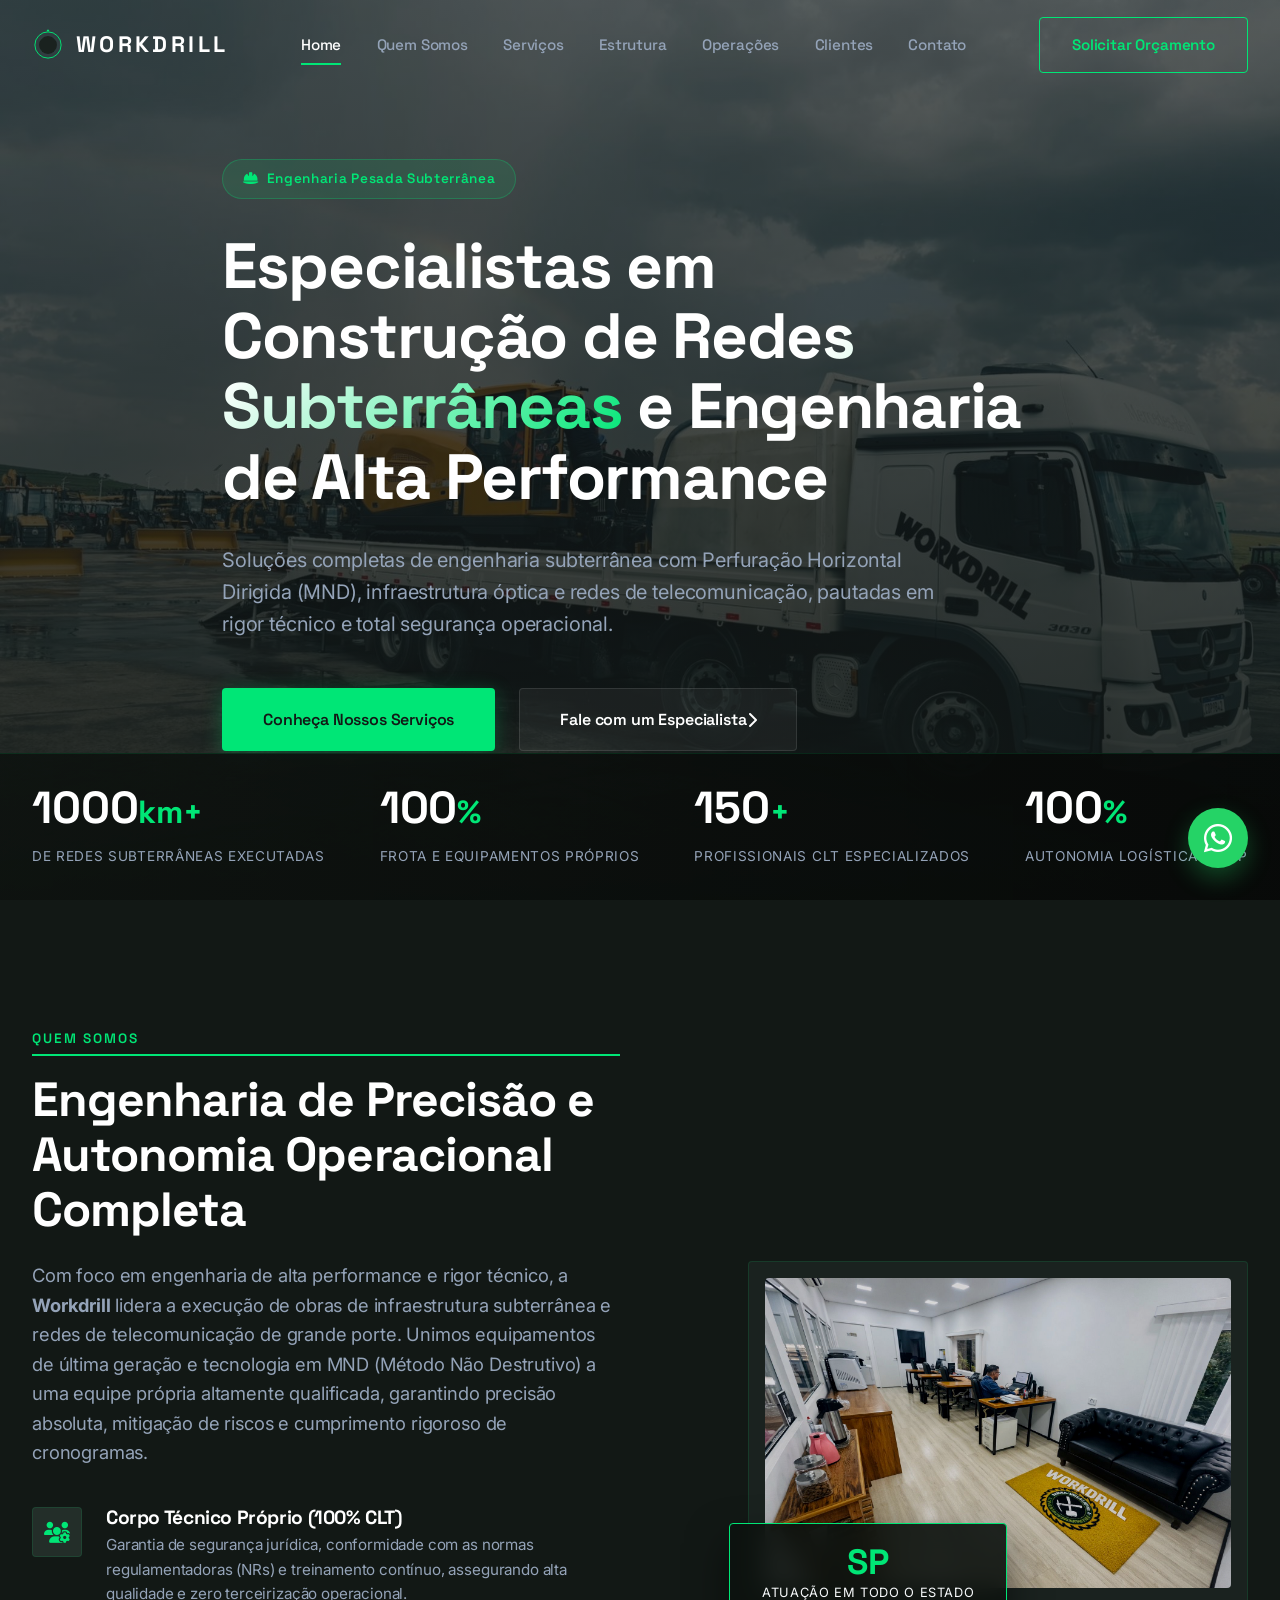
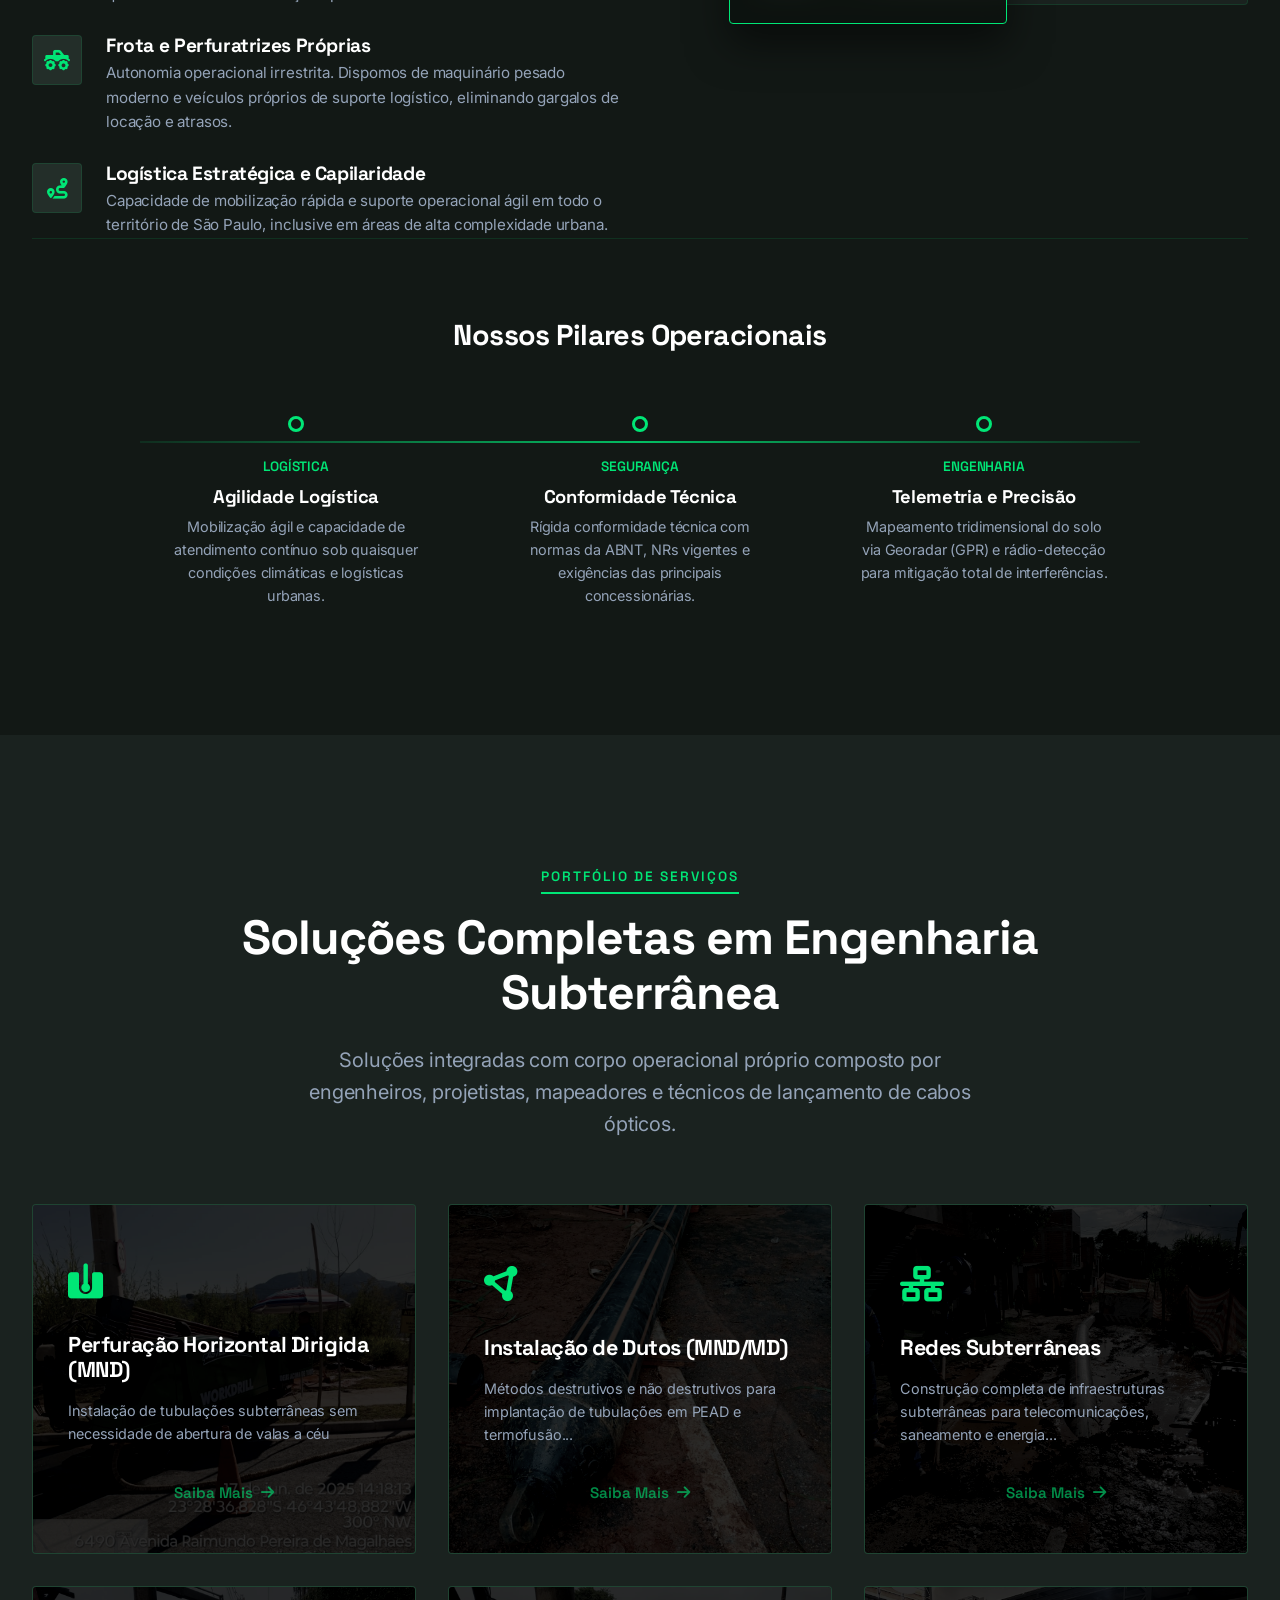
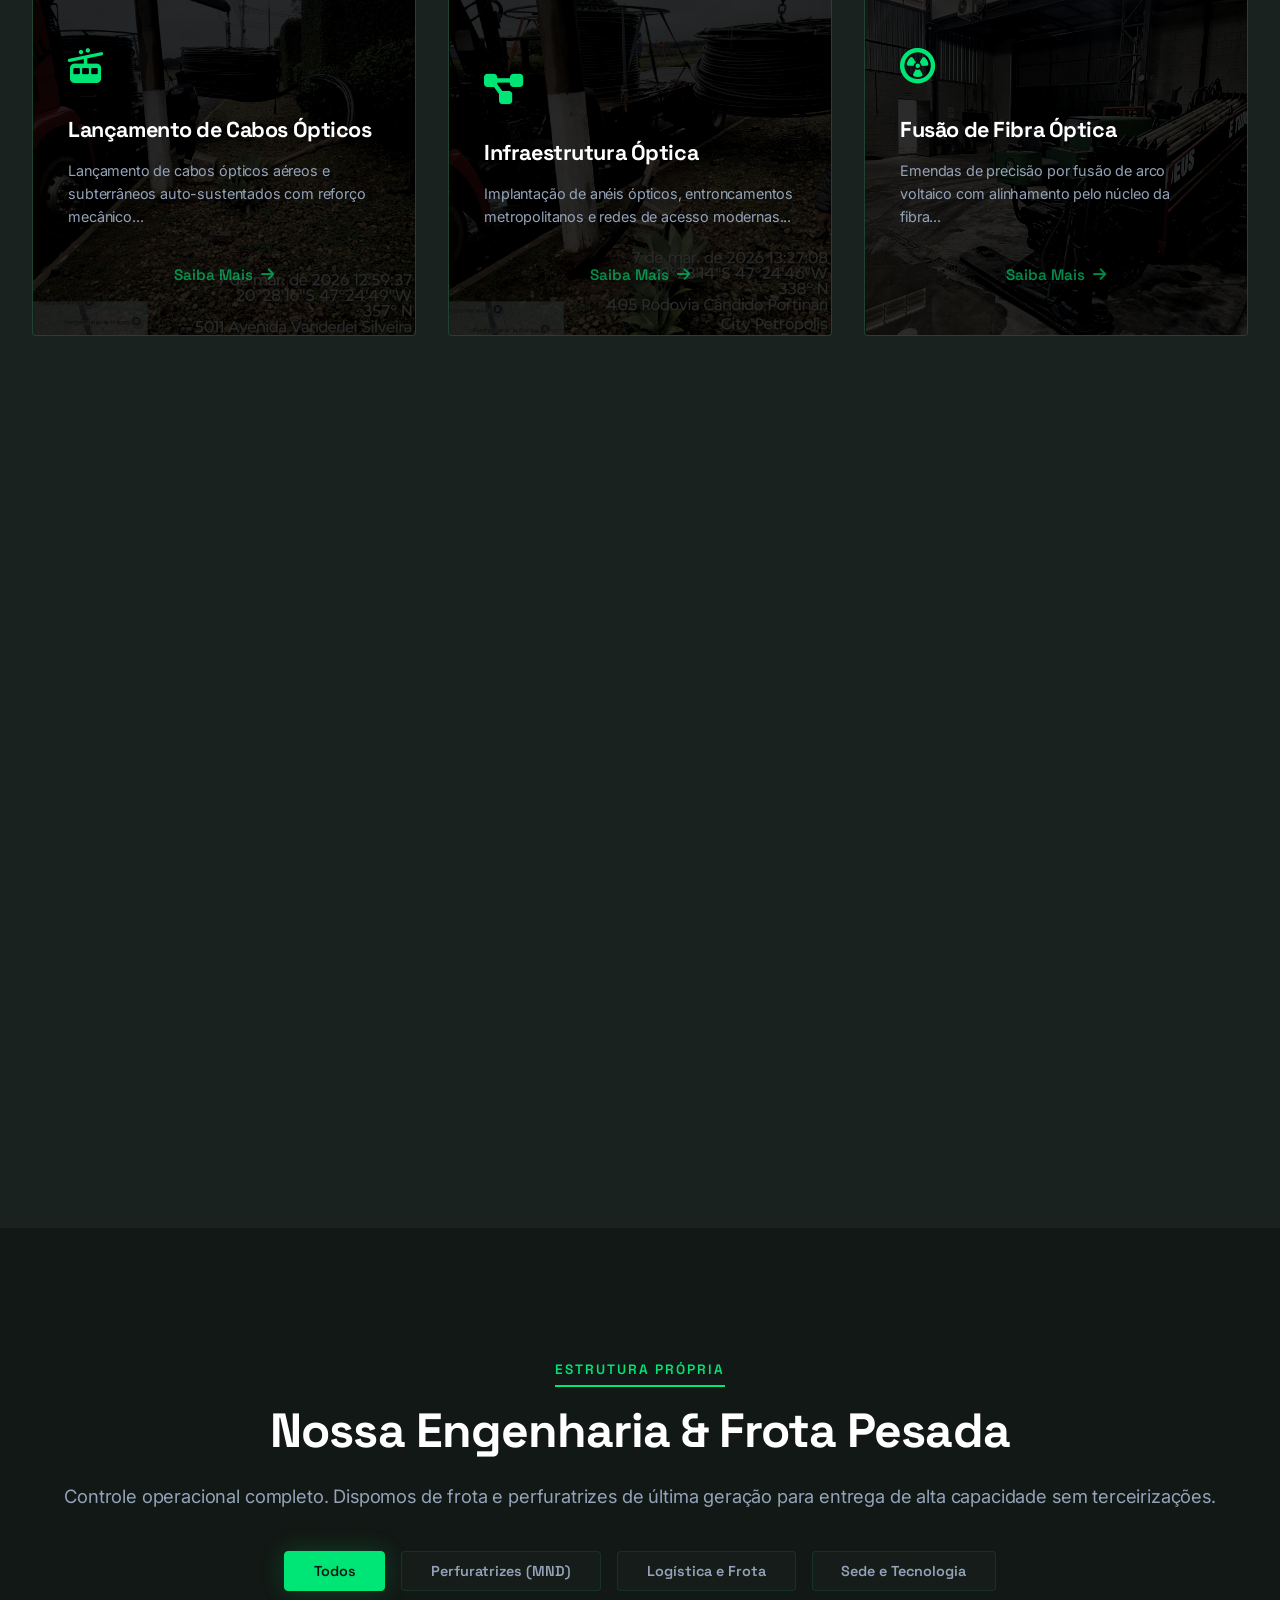
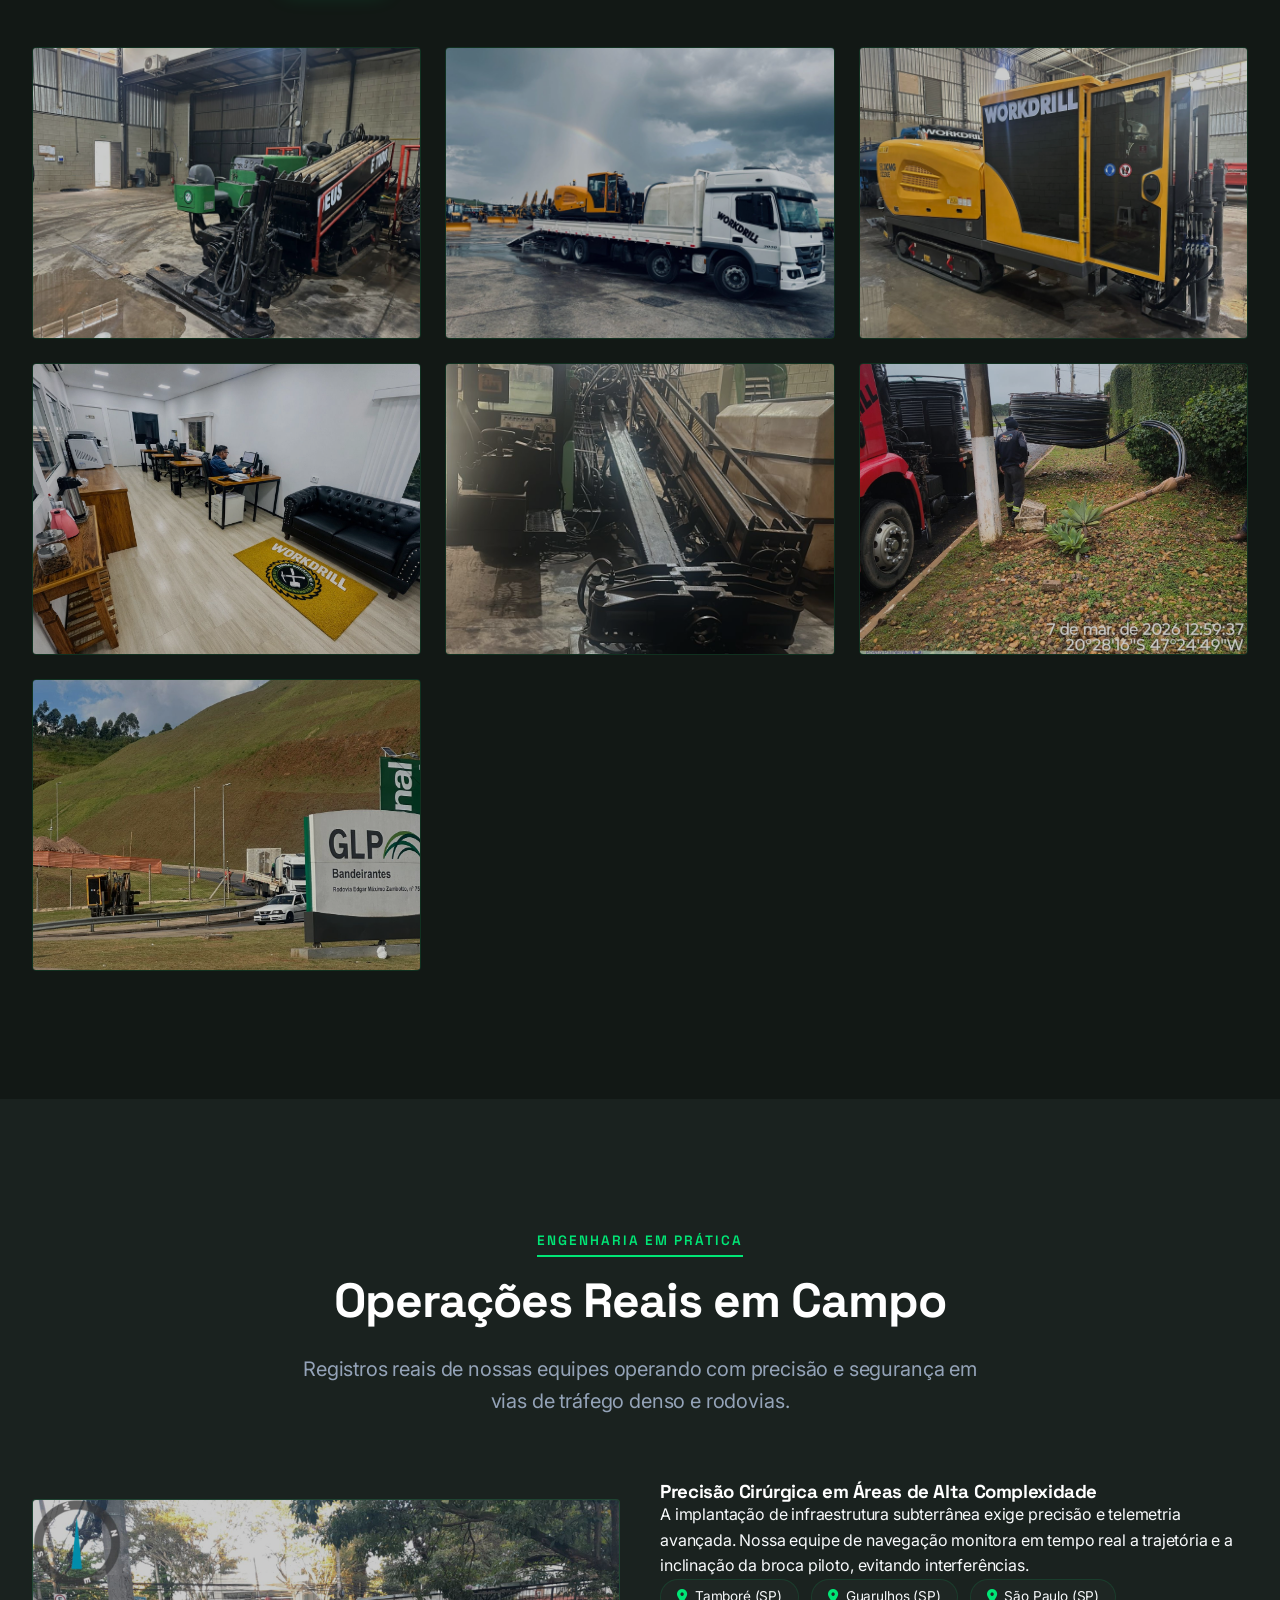
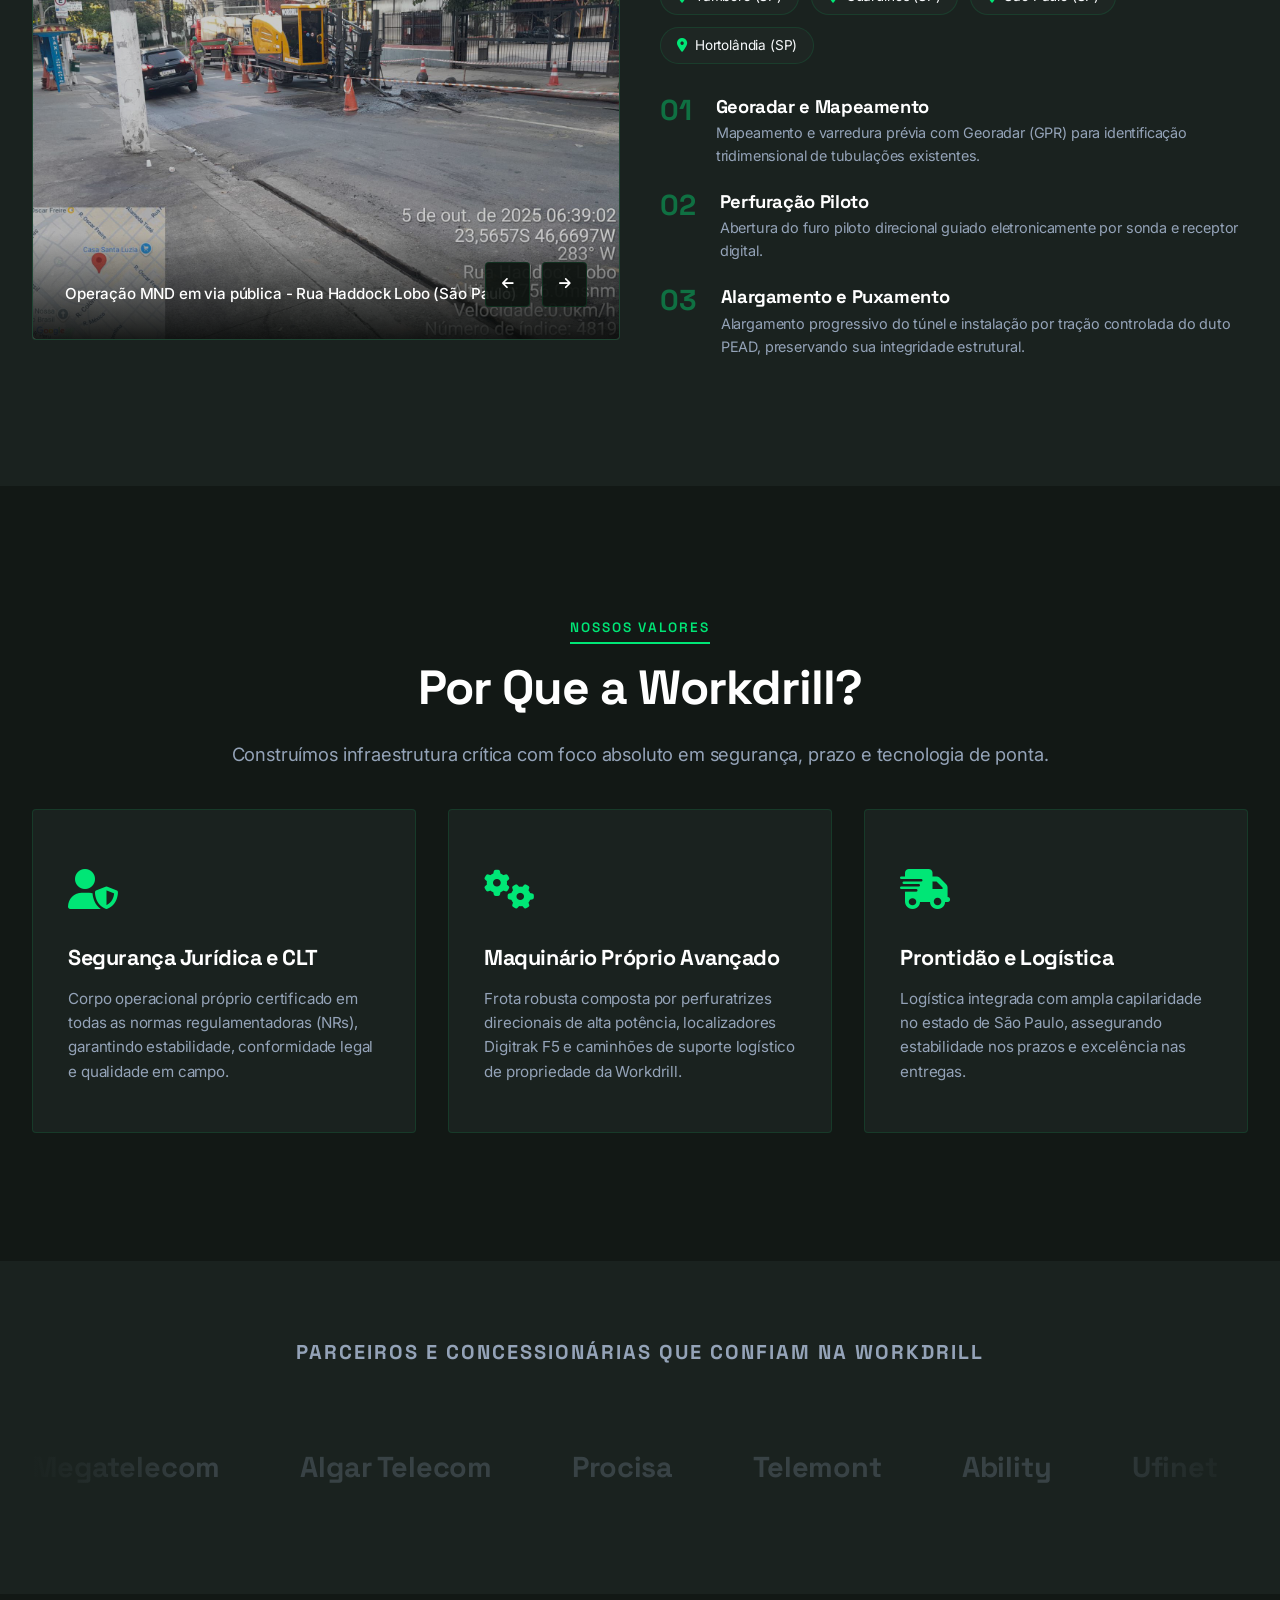
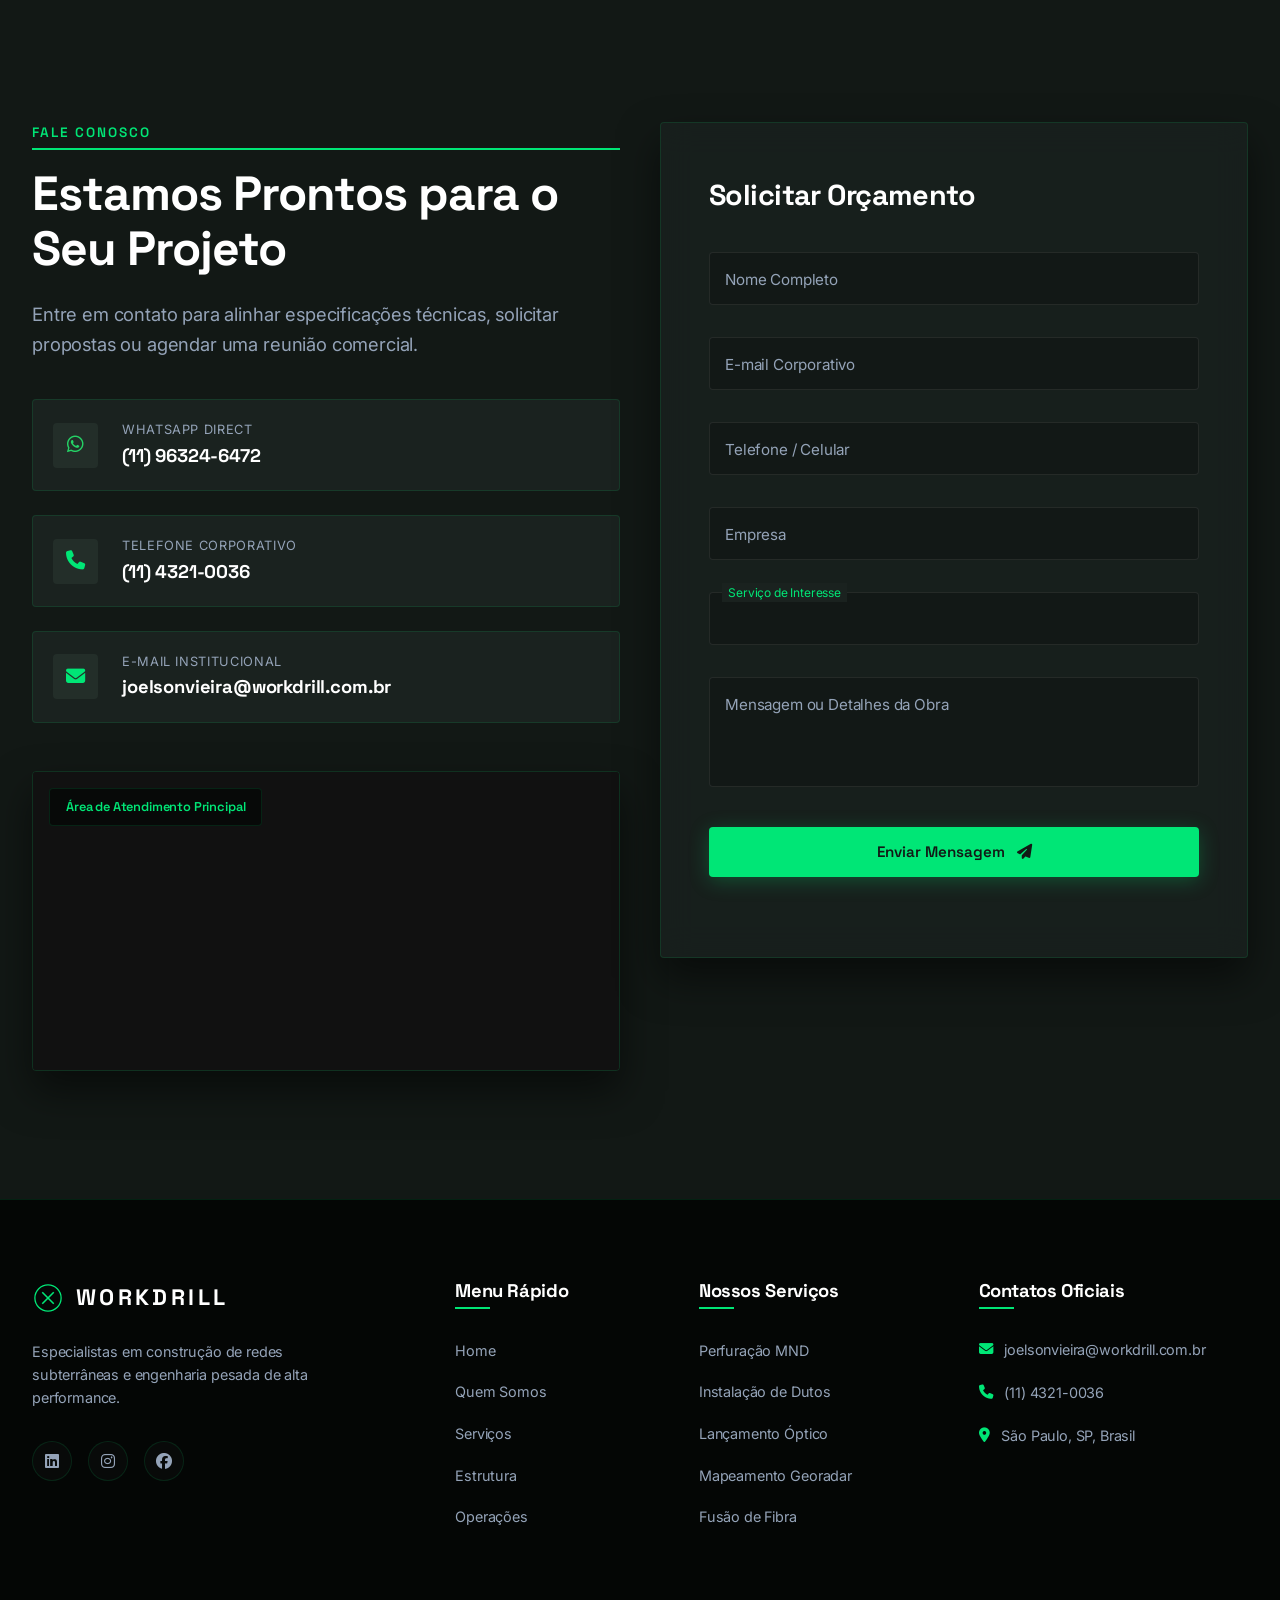
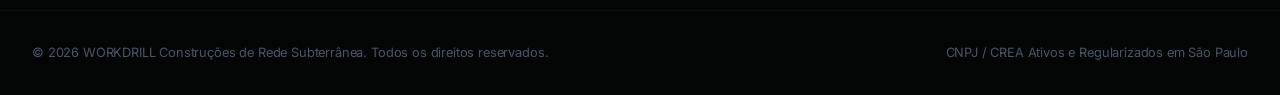
==== index.html @ db1a7b9c "Add files via upload" ====
<!DOCTYPE html>
<html lang="pt-BR">
<head>
    <meta charset="UTF-8">
    <meta name="viewport" content="width=device-width, initial-scale=1.0">
    <title>Workdrill | Redes Subterrâneas e Engenharia de Alta Performance</title>
    <meta name="description" content="Referência em engenharia de infraestrutura subterrânea, Perfuração Horizontal Dirigida (MND) e telecomunicações. Autonomia completa com equipe própria CLT e frota moderna em São Paulo.">
    
    <!-- Google Fonts -->
    <link rel="preconnect" href="https://fonts.googleapis.com">
    <link rel="preconnect" href="https://fonts.gstatic.com" crossorigin>
    <link href="https://fonts.googleapis.com/css2?family=Inter:wght@300;400;500;600;700&family=Space+Grotesk:wght@400;500;600;700&display=swap" rel="stylesheet">
    
    <!-- FontAwesome Icons -->
    <link rel="stylesheet" href="https://cdnjs.cloudflare.com/ajax/libs/font-awesome/6.4.0/css/all.min.css">
    
    <!-- Leaflet.js Map CSS -->
    <link rel="stylesheet" href="https://unpkg.com/leaflet@1.9.4/dist/leaflet.css" integrity="sha256-p4NxAoJBhIIN+hmNHrzRCf9tD/miZyoHS5obTRR9BMY=" crossorigin=""/>
    
    <!-- Custom CSS -->
    <link rel="stylesheet" href="style.css">
</head>
<body>

    <!-- PRELOADER -->
    <div id="preloader">
        <div class="preloader-content">
            <!-- Animated SVG Logo -->
            <svg class="loader-logo" viewBox="0 0 100 100" xmlns="http://www.w3.org/2000/svg">
                <defs>
                    <g id="gear-tooth">
                        <path d="M47,2 L53,2 L54,7 L46,7 Z" fill="currentColor"/>
                    </g>
                </defs>
                <!-- Gear teeth (24 teeth, rotated every 15 deg) -->
                <g class="gear-rotate" fill="var(--color-primary)">
                    <circle cx="50" cy="50" r="41" fill="none" stroke="currentColor" stroke-width="2"/>
                    <use href="#gear-tooth" transform="rotate(0 50 50)"/>
                    <use href="#gear-tooth" transform="rotate(15 50 50)"/>
                    <use href="#gear-tooth" transform="rotate(30 50 50)"/>
                    <use href="#gear-tooth" transform="rotate(45 50 50)"/>
                    <use href="#gear-tooth" transform="rotate(60 50 50)"/>
                    <use href="#gear-tooth" transform="rotate(75 50 50)"/>
                    <use href="#gear-tooth" transform="rotate(90 50 50)"/>
                    <use href="#gear-tooth" transform="rotate(105 50 50)"/>
                    <use href="#gear-tooth" transform="rotate(120 50 50)"/>
                    <use href="#gear-tooth" transform="rotate(135 50 50)"/>
                    <use href="#gear-tooth" transform="rotate(150 50 50)"/>
                    <use href="#gear-tooth" transform="rotate(165 50 50)"/>
                    <use href="#gear-tooth" transform="rotate(180 50 50)"/>
                    <use href="#gear-tooth" transform="rotate(195 50 50)"/>
                    <use href="#gear-tooth" transform="rotate(210 50 50)"/>
                    <use href="#gear-tooth" transform="rotate(225 50 50)"/>
                    <use href="#gear-tooth" transform="rotate(240 50 50)"/>
                    <use href="#gear-tooth" transform="rotate(255 50 50)"/>
                    <use href="#gear-tooth" transform="rotate(270 50 50)"/>
                    <use href="#gear-tooth" transform="rotate(285 50 50)"/>
                    <use href="#gear-tooth" transform="rotate(300 50 50)"/>
                    <use href="#gear-tooth" transform="rotate(315 50 50)"/>
                    <use href="#gear-tooth" transform="rotate(330 50 50)"/>
                    <use href="#gear-tooth" transform="rotate(345 50 50)"/>
                    
                    <circle cx="50" cy="50" r="32" fill="var(--bg-primary)" stroke="currentColor" stroke-width="1.5"/>
                </g>
                <!-- Crossed Hammer and Pickaxe -->
                <g class="tools-draw" stroke="currentColor" stroke-width="2.5" stroke-linecap="round" fill="none">
                    <!-- Pickaxe (rotated 45deg) -->
                    <path d="M30,70 L65,35" stroke="var(--color-text-main)"/> <!-- Handle -->
                    <path d="M54,27 C59,29 68,36 71,41 C66,38 57,31 54,27 Z" fill="var(--color-primary)" stroke="none"/> <!-- Blade -->
                    <!-- Hammer (rotated -45deg) -->
                    <path d="M70,70 L35,35" stroke="var(--color-text-main)"/> <!-- Handle -->
                    <path d="M26,30 L32,24 L39,31 L33,37 Z" fill="var(--color-primary)" stroke="none"/> <!-- Head -->
                </g>
            </svg>
            <div class="loader-brand">WORKDRILL</div>
            <div class="loader-bar"><div class="loader-progress"></div></div>
        </div>
    </div>

    <!-- HEADER & NAVIGATION -->
    <header class="main-header">
        <div class="header-container">
            <a href="#home" class="brand-logo">
                <svg class="logo-icon" viewBox="0 0 100 100" xmlns="http://www.w3.org/2000/svg">
                    <use href="#gear-tooth" transform="rotate(0 50 50)"/>
                    <circle cx="50" cy="50" r="41" fill="none" stroke="currentColor" stroke-width="3"/>
                    <!-- Simplified Crossed Tools for small size -->
                    <path d="M32,68 L68,32" stroke="currentColor" stroke-width="4" stroke-linecap="round"/>
                    <path d="M68,68 L32,32" stroke="currentColor" stroke-width="4" stroke-linecap="round"/>
                    <circle cx="50" cy="50" r="28" fill="var(--bg-secondary)"/>
                </svg>
                <span class="brand-text">WORKDRILL</span>
            </a>
            
            <nav class="nav-menu" id="navMenu">
                <a href="#home" class="nav-link active">Home</a>
                <a href="#quem-somos" class="nav-link">Quem Somos</a>
                <a href="#servicos" class="nav-link">Serviços</a>
                <a href="#estrutura" class="nav-link">Estrutura</a>
                <a href="#operacoes" class="nav-link">Operações</a>
                <a href="#clientes" class="nav-link">Clientes</a>
                <a href="#contato" class="nav-link">Contato</a>
                <a href="#contato" class="btn btn-primary btn-mobile-only">Solicitar Orçamento</a>
            </nav>
            
            <div class="header-actions">
                <a href="#contato" class="btn btn-outline-primary header-btn">Solicitar Orçamento</a>
                <button class="mobile-menu-toggle" id="menuToggle" aria-label="Abrir Menu">
                    <span class="bar"></span>
                    <span class="bar"></span>
                    <span class="bar"></span>
                </button>
            </div>
        </div>
    </header>

    <!-- MAIN CONTENT -->
    <main>
        
        <!-- HERO SECTION -->
        <section id="home" class="hero-section">
            <div class="hero-bg-slider">
                <!-- Real Workdrill images used here as background slides -->
                <div class="hero-slide active" style="background-image: url('7.jpeg')"></div>
                <div class="hero-slide" style="background-image: url('3.jpeg')"></div>
                <div class="hero-slide" style="background-image: url('6.jpeg')"></div>
            </div>
            
            <div class="hero-overlay"></div>
            
            <div class="hero-content container">
                <span class="hero-badge reveal-fade"><i class="fa-solid fa-helmet-safety"></i> Engenharia Pesada Subterrânea</span>
                <h1 class="hero-title reveal-fade-up">
                    Especialistas em Construção de <span class="text-gradient">Redes Subterrâneas</span> e Engenharia de Alta Performance
                </h1>
                <p class="hero-subtitle reveal-fade-up">
                    Soluções completas de engenharia subterrânea com Perfuração Horizontal Dirigida (MND), infraestrutura óptica e redes de telecomunicação, pautadas em rigor técnico e total segurança operacional.
                </p>
                <div class="hero-ctas reveal-fade-up">
                    <a href="#servicos" class="btn btn-primary btn-lg">Conheça Nossos Serviços</a>
                    <a href="#contato" class="btn btn-secondary btn-lg">Fale com um Especialista <i class="fa-solid fa-chevron-right"></i></a>
                </div>
            </div>
            
            <!-- Statistics Banner -->
            <div class="hero-stats">
                <div class="stats-container container">
                    <div class="stat-item">
                        <span class="stat-number" data-target="1000">0</span><span class="stat-suffix">km+</span>
                        <span class="stat-label">De Redes Subterrâneas Executadas</span>
                    </div>
                    <div class="stat-item">
                        <span class="stat-number" data-target="100">0</span><span class="stat-suffix">%</span>
                        <span class="stat-label">Frota e Equipamentos Próprios</span>
                    </div>
                    <div class="stat-item">
                        <span class="stat-number" data-target="150">0</span><span class="stat-suffix">+</span>
                        <span class="stat-label">Profissionais CLT Especializados</span>
                    </div>
                    <div class="stat-item">
                        <span class="stat-number" data-target="100">0</span><span class="stat-suffix">%</span>
                        <span class="stat-label">Autonomia Logística em SP</span>
                    </div>
                </div>
            </div>
        </section>

        <!-- QUEM SOMOS -->
        <section id="quem-somos" class="section-padding about-section">
            <div class="container">
                <div class="grid grid-2-col">
                    <div class="about-info reveal-left">
                        <span class="section-tag">Quem Somos</span>
                        <h2 class="section-title">Engenharia de Precisão e Autonomia Operacional Completa</h2>
                        <p class="section-desc">
                            Com foco em engenharia de alta performance e rigor técnico, a <strong>Workdrill</strong> lidera a execução de obras de infraestrutura subterrânea e redes de telecomunicação de grande porte. Unimos equipamentos de última geração e tecnologia em MND (Método Não Destrutivo) a uma equipe própria altamente qualificada, garantindo precisão absoluta, mitigação de riscos e cumprimento rigoroso de cronogramas.
                        </p>
                        
                        <div class="features-list">
                            <div class="feature-item-inline">
                                <div class="feature-icon"><i class="fa-solid fa-users-gear"></i></div>
                                <div>
                                    <h3>Corpo Técnico Próprio (100% CLT)</h3>
                                    <p>Garantia de segurança jurídica, conformidade com as normas regulamentadoras (NRs) e treinamento contínuo, assegurando alta qualidade e zero terceirização operacional.</p>
                                </div>
                            </div>
                            <div class="feature-item-inline">
                                <div class="feature-icon"><i class="fa-solid fa-truck-monster"></i></div>
                                <div>
                                    <h3>Frota e Perfuratrizes Próprias</h3>
                                    <p>Autonomia operacional irrestrita. Dispomos de maquinário pesado moderno e veículos próprios de suporte logístico, eliminando gargalos de locação e atrasos.</p>
                                </div>
                            </div>
                            <div class="feature-item-inline">
                                <div class="feature-icon"><i class="fa-solid fa-route"></i></div>
                                <div>
                                    <h3>Logística Estratégica e Capilaridade</h3>
                                    <p>Capacidade de mobilização rápida e suporte operacional ágil em todo o território de São Paulo, inclusive em áreas de alta complexidade urbana.</p>
                                </div>
                            </div>
                        </div>
                    </div>
                    
                    <div class="about-visual reveal-right">
                        <div class="img-frame">
                            <!-- Real image of office structure -->
                            <img src="4.jpeg" alt="Escritório corporativo da Workdrill" class="about-img">
                            <div class="visual-badge">
                                <span class="badge-num">SP</span>
                                <span class="badge-txt">Atuação em todo o estado</span>
                            </div>
                        </div>
                    </div>
                </div>
                
                <!-- Milestones Timeline -->
                <div class="timeline-container section-padding-top reveal-fade">
                    <h3 class="timeline-header-title text-center">Nossos Pilares Operacionais</h3>
                    <div class="timeline">
                        <div class="timeline-item">
                            <div class="timeline-dot"></div>
                            <div class="timeline-date">Logística</div>
                            <div class="timeline-content">
                                <h4>Agilidade Logística</h4>
                                <p>Mobilização ágil e capacidade de atendimento contínuo sob quaisquer condições climáticas e logísticas urbanas.</p>
                            </div>
                        </div>
                        <div class="timeline-item">
                            <div class="timeline-dot"></div>
                            <div class="timeline-date">Segurança</div>
                            <div class="timeline-content">
                                <h4>Conformidade Técnica</h4>
                                <p>Rígida conformidade técnica com normas da ABNT, NRs vigentes e exigências das principais concessionárias.</p>
                            </div>
                        </div>
                        <div class="timeline-item">
                            <div class="timeline-dot"></div>
                            <div class="timeline-date">Engenharia</div>
                            <div class="timeline-content">
                                <h4>Telemetria e Precisão</h4>
                                <p>Mapeamento tridimensional do solo via Georadar (GPR) e rádio-detecção para mitigação total de interferências.</p>
                            </div>
                        </div>
                    </div>
                </div>
            </div>
        </section>

        <!-- SERVIÇOS -->
        <section id="servicos" class="section-padding bg-secondary services-section">
            <div class="container">
                <div class="section-header text-center reveal-fade">
                    <span class="section-tag">Portfólio de Serviços</span>
                    <h2 class="section-title">Soluções Completas em Engenharia Subterrânea</h2>
                    <p class="section-subtitle">Soluções integradas com corpo operacional próprio composto por engenheiros, projetistas, mapeadores e técnicos de lançamento de cabos ópticos.</p>
                </div>
                
                <div class="services-grid grid grid-3-col">
                    <!-- Service 1 -->
                    <div class="service-card reveal-fade-up" data-service="mnd">
                        <div class="card-bg" style="background-image: url('13.jpeg')"></div>
                        <div class="card-content">
                            <div class="card-icon"><i class="fa-solid fa-bore-hole"></i></div>
                            <h3>Perfuração Horizontal Dirigida (MND)</h3>
                            <p>Instalação de tubulações subterrâneas sem necessidade de abertura de valas a céu aberto...</p>
                            <button class="btn btn-link">Saiba Mais <i class="fa-solid fa-arrow-right"></i></button>
                        </div>
                    </div>
                    
                    <!-- Service 2 -->
                    <div class="service-card reveal-fade-up" data-service="dutos">
                        <div class="card-bg" style="background-image: url('2.jpeg')"></div>
                        <div class="card-content">
                            <div class="card-icon"><i class="fa-solid fa-circle-nodes"></i></div>
                            <h3>Instalação de Dutos (MND/MD)</h3>
                            <p>Métodos destrutivos e não destrutivos para implantação de tubulações em PEAD e termofusão...</p>
                            <button class="btn btn-link">Saiba Mais <i class="fa-solid fa-arrow-right"></i></button>
                        </div>
                    </div>
                    
                    <!-- Service 3 -->
                    <div class="service-card reveal-fade-up" data-service="redes">
                        <div class="card-bg" style="background-image: url('10.jpeg')"></div>
                        <div class="card-content">
                            <div class="card-icon"><i class="fa-solid fa-network-wired"></i></div>
                            <h3>Redes Subterrâneas</h3>
                            <p>Construção completa de infraestruturas subterrâneas para telecomunicações, saneamento e energia...</p>
                            <button class="btn btn-link">Saiba Mais <i class="fa-solid fa-arrow-right"></i></button>
                        </div>
                    </div>
                    
                    <!-- Service 4 -->
                    <div class="service-card reveal-fade-up" data-service="cabos">
                        <div class="card-bg" style="background-image: url('8.jpeg')"></div>
                        <div class="card-content">
                            <div class="card-icon"><i class="fa-solid fa-cable-car"></i></div>
                            <h3>Lançamento de Cabos Ópticos</h3>
                            <p>Lançamento de cabos ópticos aéreos e subterrâneos auto-sustentados com reforço mecânico...</p>
                            <button class="btn btn-link">Saiba Mais <i class="fa-solid fa-arrow-right"></i></button>
                        </div>
                    </div>
                    
                    <!-- Service 5 -->
                    <div class="service-card reveal-fade-up" data-service="infra-optica">
                        <div class="card-bg" style="background-image: url('9.jpeg')"></div>
                        <div class="card-content">
                            <div class="card-icon"><i class="fa-solid fa-diagram-project"></i></div>
                            <h3>Infraestrutura Óptica</h3>
                            <p>Implantação de anéis ópticos, entroncamentos metropolitanos e redes de acesso modernas...</p>
                            <button class="btn btn-link">Saiba Mais <i class="fa-solid fa-arrow-right"></i></button>
                        </div>
                    </div>
                    
                    <!-- Service 6 -->
                    <div class="service-card reveal-fade-up" data-service="fusao">
                        <div class="card-bg" style="background-image: url('15.jpeg')"></div>
                        <div class="card-content">
                            <div class="card-icon"><i class="fa-solid fa-circle-radiation"></i></div>
                            <h3>Fusão de Fibra Óptica</h3>
                            <p>Emendas de precisão por fusão de arco voltaico com alinhamento pelo núcleo da fibra...</p>
                            <button class="btn btn-link">Saiba Mais <i class="fa-solid fa-arrow-right"></i></button>
                        </div>
                    </div>
                    
                    <!-- Service 7 -->
                    <div class="service-card reveal-fade-up" data-service="mapeamento">
                        <div class="card-bg" style="background-image: url('12.jpeg')"></div>
                        <div class="card-content">
                            <div class="card-icon"><i class="fa-solid fa-map-location-dot"></i></div>
                            <h3>Mapeamento Subterrâneo</h3>
                            <p>Detecção e cadastramento de redes de utilidade existentes para projetos de infraestrutura...</p>
                            <button class="btn btn-link">Saiba Mais <i class="fa-solid fa-arrow-right"></i></button>
                        </div>
                    </div>
                    
                    <!-- Service 8 -->
                    <div class="service-card reveal-fade-up" data-service="georadar">
                        <div class="card-bg" style="background-image: url('1.jpeg')"></div>
                        <div class="card-content">
                            <div class="card-icon"><i class="fa-solid fa-radar"></i></div>
                            <h3>Georadar (GPR)</h3>
                            <p>Varredura do solo com ondas eletromagnéticas de alta frequência (1 a 1000 MHz) para detectar interferências...</p>
                            <button class="btn btn-link">Saiba Mais <i class="fa-solid fa-arrow-right"></i></button>
                        </div>
                    </div>
                    
                    <!-- Service 9 -->
                    <div class="service-card reveal-fade-up" data-service="caixas">
                        <div class="card-bg" style="background-image: url('11.jpeg')"></div>
                        <div class="card-content">
                            <div class="card-icon"><i class="fa-solid fa-box-archive"></i></div>
                            <h3>Instalação de Caixas Subterrâneas</h3>
                            <p>Implantação de caixas de passagem e de emenda em calçadas e vias públicas, desde a topografia do solo...</p>
                            <button class="btn btn-link">Saiba Mais <i class="fa-solid fa-arrow-right"></i></button>
                        </div>
                    </div>
                    
                    <!-- Service 10 -->
                    <div class="service-card reveal-fade-up" data-service="conectorizacao">
                        <div class="card-bg" style="background-image: url('3.jpeg')"></div>
                        <div class="card-content">
                            <div class="card-icon"><i class="fa-solid fa-plug"></i></div>
                            <h3>Conectorização de Cabos</h3>
                            <p>Terminação e conectarização de cabos ópticos e coaxiais em caixas de emenda e distribuidores (DIO)...</p>
                            <button class="btn btn-link">Saiba Mais <i class="fa-solid fa-arrow-right"></i></button>
                        </div>
                    </div>
                    
                    <!-- Service 11 -->
                    <div class="service-card reveal-fade-up" data-service="projetos-tecnicos">
                        <div class="card-bg" style="background-image: url('4.jpeg')"></div>
                        <div class="card-content">
                            <div class="card-icon"><i class="fa-solid fa-file-signature"></i></div>
                            <h3>Projetos Técnicos</h3>
                            <p>Elaboração de plantas, perfis de furos direcionais, cronogramas físicos e estudos de viabilidade...</p>
                            <button class="btn btn-link">Saiba Mais <i class="fa-solid fa-arrow-right"></i></button>
                        </div>
                    </div>
                    
                    <!-- Service 12 -->
                    <div class="service-card reveal-fade-up" data-service="manutencao">
                        <div class="card-bg" style="background-image: url('16.jpeg')"></div>
                        <div class="card-content">
                            <div class="card-icon"><i class="fa-solid fa-screwdriver-wrench"></i></div>
                            <h3>Manutenção de Redes</h3>
                            <p>Suporte completo, técnico e operacional para redes de transmissão ativas e manutenção preventiva...</p>
                            <button class="btn btn-link">Saiba Mais <i class="fa-solid fa-arrow-right"></i></button>
                        </div>
                    </div>
                </div>
            </div>
        </section>

        <!-- ESTRUTURA E MAQUINÁRIOS -->
        <section id="estrutura" class="section-padding structure-section">
            <div class="container">
                <div class="section-header text-center reveal-fade">
                    <span class="section-tag">Estrutura Própria</span>
                    <h2 class="section-title">Nossa Engenharia & Frota Pesada</h2>
                    <p class="section-desc">Controle operacional completo. Dispomos de frota e perfuratrizes de última geração para entrega de alta capacidade sem terceirizações.</p>
                </div>
                
                <!-- Filter Controls -->
                <div class="filter-controls text-center reveal-fade">
                    <button class="filter-btn active" data-filter="all">Todos</button>
                    <button class="filter-btn" data-filter="perfuratrizes">Perfuratrizes (MND)</button>
                    <button class="filter-btn" data-filter="frota">Logística e Frota</button>
                    <button class="filter-btn" data-filter="sede">Sede e Tecnologia</button>
                </div>
                
                <!-- Masonry Gallery -->
                <div class="gallery-grid reveal-fade-up">
                    <!-- Item 1 - Perfuratriz -->
                    <div class="gallery-item perfuratrizes" data-src="15.jpeg">
                        <img src="15.jpeg" alt="Perfuratriz MND de alta performance no galpão">
                        <div class="gallery-overlay">
                            <div class="gallery-info">
                                <span>Perfuratriz</span>
                                <h4>Máquina Perfuratriz MND</h4>
                            </div>
                            <div class="gallery-zoom"><i class="fa-solid fa-magnifying-glass-plus"></i></div>
                        </div>
                    </div>
                    
                    <!-- Item 2 - Frota -->
                    <div class="gallery-item frota" data-src="7.jpeg">
                        <img src="7.jpeg" alt="Caminhão Mercedes Workdrill transportando perfuratriz">
                        <div class="gallery-overlay">
                            <div class="gallery-info">
                                <span>Logística</span>
                                <h4>Caminhão Mercedes-Benz Atego 3030</h4>
                            </div>
                            <div class="gallery-zoom"><i class="fa-solid fa-magnifying-glass-plus"></i></div>
                        </div>
                    </div>
                    
                    <!-- Item 3 - Perfuratriz -->
                    <div class="gallery-item perfuratrizes" data-src="16.jpeg">
                        <img src="16.jpeg" alt="Perfuratriz amarela XCMG XZ230E no galpão">
                        <div class="gallery-overlay">
                            <div class="gallery-info">
                                <span>Perfuratriz</span>
                                <h4>XCMG XZ230E Direcional</h4>
                            </div>
                            <div class="gallery-zoom"><i class="fa-solid fa-magnifying-glass-plus"></i></div>
                        </div>
                    </div>
                    
                    <!-- Item 4 - Sede -->
                    <div class="gallery-item sede" data-src="4.jpeg">
                        <img src="4.jpeg" alt="Escritório interno corporativo">
                        <div class="gallery-overlay">
                            <div class="gallery-info">
                                <span>Sede</span>
                                <h4>Escritório Corporativo</h4>
                            </div>
                            <div class="gallery-zoom"><i class="fa-solid fa-magnifying-glass-plus"></i></div>
                        </div>
                    </div>
                    
                    <!-- Item 5 - Perfuratriz -->
                    <div class="gallery-item perfuratrizes" data-src="14.jpeg">
                        <img src="14.jpeg" alt="Equipamento de perfuração no hangar">
                        <div class="gallery-overlay">
                            <div class="gallery-info">
                                <span>Equipamento</span>
                                <h4>Sistema de Perfuração Pesada</h4>
                            </div>
                            <div class="gallery-zoom"><i class="fa-solid fa-magnifying-glass-plus"></i></div>
                        </div>
                    </div>
                    
                    <!-- Item 6 - Frota -->
                    <div class="gallery-item frota" data-src="8.jpeg">
                        <img src="8.jpeg" alt="Caminhão guindaste transportando bobinas de subducto">
                        <div class="gallery-overlay">
                            <div class="gallery-info">
                                <span>Logística</span>
                                <h4>Caminhão Munck e Carregamento</h4>
                            </div>
                            <div class="gallery-zoom"><i class="fa-solid fa-magnifying-glass-plus"></i></div>
                        </div>
                    </div>

                    <!-- Item 7 - Operação Real -->
                    <div class="gallery-item perfuratrizes" data-src="5.jpeg">
                        <img src="5.jpeg" alt="Instalação de rede subterrânea no condomínio logístico GLP Bandeirantes">
                        <div class="gallery-overlay">
                            <div class="gallery-info">
                                <span>Operação</span>
                                <h4>GLP Bandeirantes - Rod. Edgar Máximo Zambotto</h4>
                            </div>
                            <div class="gallery-zoom"><i class="fa-solid fa-magnifying-glass-plus"></i></div>
                        </div>
                    </div>
                </div>
            </div>
        </section>

        <!-- OPERAÇÕES REAIS EM CAMPO -->
        <section id="operacoes" class="section-padding bg-secondary operations-section">
            <div class="container">
                <div class="section-header text-center reveal-fade">
                    <span class="section-tag">Engenharia em Prática</span>
                    <h2 class="section-title">Operações Reais em Campo</h2>
                    <p class="section-subtitle">Registros reais de nossas equipes operando com precisão e segurança em vias de tráfego denso e rodovias.</p>
                </div>
                
                <div class="grid grid-2-col align-center text-left">
                    <div class="operations-carousel-container reveal-left">
                        <!-- Custom Parallax Image Slider -->
                        <div class="op-slider-wrapper">
                            <div class="op-slide active" style="background-image: url('17.jpeg')" data-caption="Operação MND em via pública - Rua Haddock Lobo (São Paulo)"></div>
                            <div class="op-slide" style="background-image: url('12.jpeg')" data-caption="Perfuração em calçada com monitoramento digital - Alphaville (Santana de Parnaíba)"></div>
                            <div class="op-slide" style="background-image: url('1.jpeg')" data-caption="Acoplamento de alargador para puxamento de rede subterrânea - São Paulo"></div>
                            <div class="op-slide" style="background-image: url('10.jpeg')" data-caption="Instalação de tubulação PEAD em vala urbana executada - São Paulo"></div>
                            
                            <div class="op-slider-nav">
                                <button id="opPrev" class="op-nav-btn"><i class="fa-solid fa-arrow-left"></i></button>
                                <button id="opNext" class="op-nav-btn"><i class="fa-solid fa-arrow-right"></i></button>
                            </div>
                            
                            <div class="op-slider-caption">Operação MND em via pública - Rua Haddock Lobo (São Paulo)</div>
                        </div>
                    </div>
                    
                    <div class="operations-details reveal-right">
                        <h3>Precisão Cirúrgica em Áreas de Alta Complexidade</h3>
                        <p class="operations-text">
                            A implantação de infraestrutura subterrânea exige precisão e telemetria avançada. Nossa equipe de navegação monitora em tempo real a trajetória e a inclinação da broca piloto, evitando interferências.
                        </p>
                        
                        <div class="locations-tag-grid">
                            <div class="location-tag"><i class="fa-solid fa-location-dot"></i> Tamboré (SP)</div>
                            <div class="location-tag"><i class="fa-solid fa-location-dot"></i> Guarulhos (SP)</div>
                            <div class="location-tag"><i class="fa-solid fa-location-dot"></i> São Paulo (SP)</div>
                            <div class="location-tag"><i class="fa-solid fa-location-dot"></i> Hortolândia (SP)</div>
                        </div>
                        
                        <div class="operations-milestones">
                            <div class="op-milestone">
                                <span class="op-num">01</span>
                                <div>
                                    <h4>Georadar e Mapeamento</h4>
                                    <p>Mapeamento e varredura prévia com Georadar (GPR) para identificação tridimensional de tubulações existentes.</p>
                                </div>
                            </div>
                            <div class="op-milestone">
                                <span class="op-num">02</span>
                                <div>
                                    <h4>Perfuração Piloto</h4>
                                    <p>Abertura do furo piloto direcional guiado eletronicamente por sonda e receptor digital.</p>
                                </div>
                            </div>
                            <div class="op-milestone">
                                <span class="op-num">03</span>
                                <div>
                                    <h4>Alargamento e Puxamento</h4>
                                    <p>Alargamento progressivo do túnel e instalação por tração controlada do duto PEAD, preservando sua integridade estrutural.</p>
                                </div>
                            </div>
                        </div>
                    </div>
                </div>
            </div>
        </section>

        <!-- SEÇÃO DIFERENCIAIS -->
        <section class="section-padding differentials-section">
            <div class="container">
                <div class="section-header text-center reveal-fade">
                    <span class="section-tag">Nossos Valores</span>
                    <h2 class="section-title">Por Que a Workdrill?</h2>
                    <p class="section-desc">Construímos infraestrutura crítica com foco absoluto em segurança, prazo e tecnologia de ponta.</p>
                </div>
                
                <div class="differentials-grid grid grid-3-col reveal-fade-up">
                    <div class="diff-card">
                        <div class="diff-icon"><i class="fa-solid fa-user-shield"></i></div>
                        <h3>Segurança Jurídica e CLT</h3>
                        <p>Corpo operacional próprio certificado em todas as normas regulamentadoras (NRs), garantindo estabilidade, conformidade legal e qualidade em campo.</p>
                    </div>
                    
                    <div class="diff-card">
                        <div class="diff-icon"><i class="fa-solid fa-gears"></i></div>
                        <h3>Maquinário Próprio Avançado</h3>
                        <p>Frota robusta composta por perfuratrizes direcionais de alta potência, localizadores Digitrak F5 e caminhões de suporte logístico de propriedade da Workdrill.</p>
                    </div>
                    
                    <div class="diff-card">
                        <div class="diff-icon"><i class="fa-solid fa-truck-fast"></i></div>
                        <h3>Prontidão e Logística</h3>
                        <p>Logística integrada com ampla capilaridade no estado de São Paulo, assegurando estabilidade nos prazos e excelência nas entregas.</p>
                    </div>
                </div>
            </div>
        </section>

        <!-- CLIENTES CAROUSEL -->
        <section id="clientes" class="section-padding-sm bg-secondary clients-section reveal-fade">
            <div class="container">
                <h3 class="clients-title text-center">Parceiros e Concessionárias que Confiam na Workdrill</h3>
                
                <!-- Infinite Logo Marquee -->
                <div class="marquee-container">
                    <div class="marquee-track">
                        <!-- Group 1 -->
                        <div class="client-logo">Megatelecom</div>
                        <div class="client-logo">Algar Telecom</div>
                        <div class="client-logo">Procisa</div>
                        <div class="client-logo">Telemont</div>
                        <div class="client-logo">Ability</div>
                        <div class="client-logo">Ufinet</div>
                        <div class="client-logo">Serede</div>
                        <div class="client-logo">Rede Conecta</div>
                        
                        <!-- Group 2 (Duplicate for Infinite Scroll) -->
                        <div class="client-logo">Megatelecom</div>
                        <div class="client-logo">Algar Telecom</div>
                        <div class="client-logo">Procisa</div>
                        <div class="client-logo">Telemont</div>
                        <div class="client-logo">Ability</div>
                        <div class="client-logo">Ufinet</div>
                        <div class="client-logo">Serede</div>
                        <div class="client-logo">Rede Conecta</div>
                    </div>
                </div>
            </div>
        </section>

        <!-- CONTATO & ORÇAMENTO -->
        <section id="contato" class="section-padding contact-section">
            <div class="container">
                <div class="grid grid-2-col">
                    <div class="contact-info reveal-left">
                        <span class="section-tag">Fale Conosco</span>
                        <h2 class="section-title">Estamos Prontos para o Seu Projeto</h2>
                        <p class="section-desc">Entre em contato para alinhar especificações técnicas, solicitar propostas ou agendar uma reunião comercial.</p>
                        
                        <div class="contact-details">
                            <a href="https://wa.me/5511963246472" target="_blank" class="contact-item">
                                <div class="contact-icon whatsapp-color"><i class="fa-brands fa-whatsapp"></i></div>
                                <div>
                                    <span>WhatsApp Direct</span>
                                    <strong>(11) 96324-6472</strong>
                                </div>
                            </a>
                            
                            <a href="tel:+551143210036" class="contact-item">
                                <div class="contact-icon"><i class="fa-solid fa-phone"></i></div>
                                <div>
                                    <span>Telefone Corporativo</span>
                                    <strong>(11) 4321-0036</strong>
                                </div>
                            </a>
                            
                            <a href="mailto:joelsonvieira@workdrill.com.br" class="contact-item">
                                <div class="contact-icon"><i class="fa-solid fa-envelope"></i></div>
                                <div>
                                    <span>E-mail Institucional</span>
                                    <strong>joelsonvieira@workdrill.com.br</strong>
                                </div>
                            </a>
                        </div>
                        
                        <!-- Styled Map Container Leaflet.js -->
                        <div class="map-wrapper">
                            <div class="map-overlay-title">Área de Atendimento Principal</div>
                            <div id="map"></div>
                        </div>
                    </div>
                    
                    <div class="contact-form-container reveal-right">
                        <div class="glass-form-card">
                            <h3>Solicitar Orçamento</h3>
                            <form id="contactForm" action="#" method="POST">
                                <div class="form-group">
                                    <input type="text" id="name" name="name" required placeholder=" ">
                                    <label for="name">Nome Completo</label>
                                </div>
                                <div class="form-group">
                                    <input type="email" id="email" name="email" required placeholder=" ">
                                    <label for="email">E-mail Corporativo</label>
                                </div>
                                <div class="form-group">
                                    <input type="tel" id="phone" name="phone" required placeholder=" ">
                                    <label for="phone">Telefone / Celular</label>
                                </div>
                                <div class="form-group">
                                    <input type="text" id="company" name="company" placeholder=" ">
                                    <label for="company">Empresa</label>
                                </div>
                                <div class="form-group">
                                    <select id="service-select" name="service" required>
                                        <option value="" disabled selected hidden></option>
                                        <option value="mnd">Perfuração Horizontal Dirigida (MND)</option>
                                        <option value="dutos">Instalação de Dutos (MND/MD)</option>
                                        <option value="lançamento">Lançamento de Cabos Ópticos</option>
                                        <option value="mapeamento">Mapeamento / Georadar (GPR)</option>
                                        <option value="outros">Outros Serviços</option>
                                    </select>
                                    <label for="service-select" class="select-label">Serviço de Interesse</label>
                                </div>
                                <div class="form-group">
                                    <textarea id="message" name="message" rows="4" required placeholder=" "></textarea>
                                    <label for="message">Mensagem ou Detalhes da Obra</label>
                                </div>
                                
                                <button type="submit" class="btn btn-primary btn-block btn-submit">
                                    Enviar Mensagem <i class="fa-solid fa-paper-plane"></i>
                                </button>
                            </form>
                            <div id="formFeedback" class="form-feedback"></div>
                        </div>
                    </div>
                </div>
            </div>
        </section>

    </main>

    <!-- FOOTER -->
    <footer class="main-footer">
        <div class="footer-top container">
            <div class="footer-brand">
                <a href="#home" class="brand-logo">
                    <svg class="logo-icon" viewBox="0 0 100 100" xmlns="http://www.w3.org/2000/svg">
                        <circle cx="50" cy="50" r="41" fill="none" stroke="currentColor" stroke-width="4"/>
                        <path d="M32,68 L68,32" stroke="currentColor" stroke-width="5"/>
                        <path d="M68,68 L32,32" stroke="currentColor" stroke-width="5"/>
                    </svg>
                    <span class="brand-text">WORKDRILL</span>
                </a>
                <p>Especialistas em construção de redes subterrâneas e engenharia pesada de alta performance.</p>
                <div class="social-links">
                    <a href="#" aria-label="LinkedIn"><i class="fa-brands fa-linkedin"></i></a>
                    <a href="#" aria-label="Instagram"><i class="fa-brands fa-instagram"></i></a>
                    <a href="#" aria-label="Facebook"><i class="fa-brands fa-facebook"></i></a>
                </div>
            </div>
            
            <div class="footer-links">
                <h4>Menu Rápido</h4>
                <ul>
                    <li><a href="#home">Home</a></li>
                    <li><a href="#quem-somos">Quem Somos</a></li>
                    <li><a href="#servicos">Serviços</a></li>
                    <li><a href="#estrutura">Estrutura</a></li>
                    <li><a href="#operacoes">Operações</a></li>
                </ul>
            </div>
            
            <div class="footer-services-links">
                <h4>Nossos Serviços</h4>
                <ul>
                    <li><a href="#servicos">Perfuração MND</a></li>
                    <li><a href="#servicos">Instalação de Dutos</a></li>
                    <li><a href="#servicos">Lançamento Óptico</a></li>
                    <li><a href="#servicos">Mapeamento Georadar</a></li>
                    <li><a href="#servicos">Fusão de Fibra</a></li>
                </ul>
            </div>
            
            <div class="footer-contact">
                <h4>Contatos Oficiais</h4>
                <p><i class="fa-solid fa-envelope"></i> joelsonvieira@workdrill.com.br</p>
                <p><i class="fa-solid fa-phone"></i> (11) 4321-0036</p>
                <p><i class="fa-solid fa-location-dot"></i> São Paulo, SP, Brasil</p>
            </div>
        </div>
        
        <div class="footer-bottom">
            <div class="container footer-bottom-container">
                <p>&copy; 2026 WORKDRILL Construções de Rede Subterrânea. Todos os direitos reservados.</p>
                <p>CNPJ / CREA Ativos e Regularizados em São Paulo</p>
            </div>
        </div>
    </footer>

    <!-- FLOATING WHATSAPP BUTTON -->
    <a href="https://wa.me/5511963246472" class="whatsapp-float" target="_blank" aria-label="Fale conosco no WhatsApp">
        <i class="fa-brands fa-whatsapp"></i>
        <span class="whatsapp-tooltip">Solicitar Orçamento</span>
    </a>

    <!-- SERVICE DETAIL MODAL -->
    <div id="serviceModal" class="modal">
        <div class="modal-content glassmorphism">
            <button class="modal-close" aria-label="Fechar Modal">&times;</button>
            <div class="modal-body-layout">
                <div class="modal-image" id="modalImage"></div>
                <div class="modal-info">
                    <span class="modal-tag" id="modalTag">Serviço</span>
                    <h3 id="modalTitle">Título do Serviço</h3>
                    <div id="modalDescription">Descrição detalhada do serviço...</div>
                    <div class="modal-actions">
                        <a href="#contato" class="btn btn-primary modal-btn-contact">Orçar este Serviço</a>
                    </div>
                </div>
            </div>
        </div>
    </div>

    <!-- LIGHTBOX MODAL FOR GALLERY -->
    <div id="lightboxModal" class="lightbox">
        <button class="lightbox-close" aria-label="Fechar Galeria">&times;</button>
        <button class="lightbox-prev" aria-label="Imagem Anterior"><i class="fa-solid fa-chevron-left"></i></button>
        <button class="lightbox-next" aria-label="Próxima Imagem"><i class="fa-solid fa-chevron-right"></i></button>
        <div class="lightbox-content">
            <img id="lightboxImg" src="" alt="Imagem ampliada">
            <div id="lightboxCaption" class="lightbox-caption">Legenda da Imagem</div>
        </div>
    </div>

    <!-- Leaflet.js Script -->
    <script src="https://unpkg.com/leaflet@1.9.4/dist/leaflet.js" integrity="sha256-20nQCchB9co0qIjJZRGuk2/Z9VM+kNiyxNV1lvTlZBo=" crossorigin=""></script>
    
    <!-- Custom JS -->
    <script src="script.js"></script>
</body>
</html>
---- style.css ----
/* -------------------------------------------------------------
   WORKDRILL STYLE SYSTEM
   Branding: Matte Black, Forest Green, Neon Tech Green, White
------------------------------------------------------------- */

/* DESIGN SYSTEM TOKENS */
:root {
    --bg-primary: #121815;
    --bg-secondary: #1a221f;
    --bg-tertiary: #232e29;
    --bg-glass: rgba(26, 34, 31, 0.75);
    --border-glass: rgba(0, 230, 118, 0.12);
    --border-glass-hover: rgba(0, 255, 127, 0.35);
    
    --color-primary: #00e676; /* Tech Emerald */
    --color-primary-hover: #00ff7f; /* Neon Tech Green */
    --color-primary-rgb: 0, 230, 118;
    --color-accent: #00f0ff; /* Tech Cyan */
    
    --color-text-main: #f8fafc; /* Slate 50 */
    --color-text-muted: #94a3b8; /* Slate 400 */
    --color-text-dark: #475569; /* Slate 600 */
    
    --font-headers: 'Space Grotesk', sans-serif;
    --font-body: 'Inter', sans-serif;
    
    --transition-smooth: all 0.5s cubic-bezier(0.16, 1, 0.3, 1);
    --transition-fast: all 0.25s ease;
    
    --shadow-premium: 0 20px 40px rgba(0, 0, 0, 0.5);
    --shadow-glow: 0 0 25px rgba(0, 230, 118, 0.2);
}

/* BASE RESET */
*, *::before, *::after {
    box-sizing: border-box;
    margin: 0;
    padding: 0;
}

html {
    scroll-behavior: smooth;
    font-size: 16px;
    background-color: var(--bg-primary);
    color: var(--color-text-main);
    overflow-x: hidden;
}

body {
    font-family: var(--font-body);
    line-height: 1.6;
    letter-spacing: -0.01em;
    overflow-x: hidden;
}

/* CUSTOM SCROLLBAR */
::-webkit-scrollbar {
    width: 8px;
}
::-webkit-scrollbar-track {
    background: var(--bg-primary);
}
::-webkit-scrollbar-thumb {
    background: var(--bg-tertiary);
    border-radius: 4px;
    border: 1px solid var(--border-glass);
    transition: var(--transition-fast);
}
::-webkit-scrollbar-thumb:hover {
    background: var(--color-primary);
}

/* TYPOGRAPHY */
h1, h2, h3, h4, h5, h6 {
    font-family: var(--font-headers);
    font-weight: 700;
    line-height: 1.15;
    letter-spacing: -0.02em;
    color: #ffffff;
}

a {
    color: inherit;
    text-decoration: none;
    transition: var(--transition-fast);
}

/* LAYOUT CONTAINER */
.container {
    width: 100%;
    max-width: 1280px;
    margin: 0 auto;
    padding: 0 2rem;
}

/* REUSABLE CLASSES */
.section-padding {
    padding: 8rem 0;
}
.section-padding-sm {
    padding: 5rem 0;
}
.section-padding-top {
    padding-top: 5rem;
}
.bg-secondary {
    background-color: var(--bg-secondary);
}

.text-center {
    text-align: center;
}
.text-left {
    text-align: left;
}
.align-center {
    align-items: center;
}

.grid {
    display: grid;
    gap: 2.5rem;
}
.grid-2-col {
    grid-template-columns: repeat(2, 1fr);
}
.grid-3-col {
    grid-template-columns: repeat(3, 1fr);
}

.section-tag {
    display: inline-block;
    font-family: var(--font-headers);
    font-size: 0.85rem;
    font-weight: 600;
    text-transform: uppercase;
    letter-spacing: 0.15em;
    color: var(--color-primary);
    margin-bottom: 1rem;
    border-bottom: 2px solid var(--color-primary);
    padding-bottom: 0.25rem;
}

.section-title {
    font-size: 3rem;
    margin-bottom: 1.5rem;
    font-weight: 700;
    max-width: 800px;
}
.text-center .section-title {
    margin-left: auto;
    margin-right: auto;
}

.section-subtitle {
    font-size: 1.25rem;
    color: var(--color-text-muted);
    max-width: 700px;
    margin: 0 auto 4rem auto;
}

.section-desc {
    font-size: 1.15rem;
    color: var(--color-text-muted);
    margin-bottom: 2.5rem;
}

.text-gradient {
    background: linear-gradient(135deg, #ffffff 30%, var(--color-primary) 100%);
    -webkit-background-clip: text;
    -webkit-text-fill-color: transparent;
    background-clip: text;
}

/* BUTTONS */
.btn {
    display: inline-flex;
    align-items: center;
    justify-content: center;
    font-family: var(--font-headers);
    font-weight: 600;
    font-size: 0.95rem;
    padding: 0.9rem 2rem;
    border-radius: 4px;
    cursor: pointer;
    transition: var(--transition-smooth);
    border: 1px solid transparent;
}

.btn-primary {
    background-color: var(--color-primary);
    color: var(--bg-primary);
    box-shadow: 0 4px 20px rgba(0, 230, 118, 0.25);
}
.btn-primary:hover {
    background-color: var(--color-primary-hover);
    transform: translateY(-2px);
    box-shadow: 0 6px 30px rgba(0, 255, 127, 0.4);
}

.btn-secondary {
    background-color: rgba(255, 255, 255, 0.05);
    color: #ffffff;
    border-color: rgba(255, 255, 255, 0.1);
}
.btn-secondary:hover {
    background-color: rgba(255, 255, 255, 0.1);
    border-color: rgba(255, 255, 255, 0.2);
    transform: translateY(-2px);
}

.btn-outline-primary {
    background-color: transparent;
    color: var(--color-primary);
    border-color: var(--color-primary);
}
.btn-outline-primary:hover {
    background-color: var(--color-primary);
    color: var(--bg-primary);
    box-shadow: 0 4px 20px rgba(0, 230, 118, 0.25);
}

.btn-lg {
    padding: 1.1rem 2.5rem;
    font-size: 1rem;
}

.btn-block {
    display: flex;
    width: 100%;
}

.btn-link {
    background: none;
    border: none;
    color: var(--color-primary);
    font-weight: 600;
    display: inline-flex;
    align-items: center;
    gap: 0.5rem;
    cursor: pointer;
    padding: 0.5rem 0;
    position: relative;
}
.btn-link i {
    transition: transform 0.3s ease;
}
.btn-link:hover i {
    transform: translateX(5px);
}

/* PRELOADER */
#preloader {
    position: fixed;
    top: 0;
    left: 0;
    width: 100%;
    height: 100%;
    background-color: var(--bg-primary);
    z-index: 9999;
    display: flex;
    align-items: center;
    justify-content: center;
    transition: opacity 0.8s cubic-bezier(0.16, 1, 0.3, 1), visibility 0.8s;
}

#preloader.fade-out {
    opacity: 0;
    visibility: hidden;
}

.preloader-content {
    display: flex;
    flex-direction: column;
    align-items: center;
    text-align: center;
}

.loader-logo {
    width: 120px;
    height: 120px;
    color: var(--color-primary);
    margin-bottom: 1.5rem;
}

.gear-rotate {
    transform-origin: 50px 50px;
    animation: spin 8s linear infinite;
}

.tools-draw path {
    stroke-dasharray: 100;
    stroke-dashoffset: 100;
    animation: drawPath 3s ease-out forwards infinite alternate;
}

.loader-brand {
    font-family: var(--font-headers);
    font-size: 1.8rem;
    font-weight: 700;
    letter-spacing: 0.3em;
    color: #ffffff;
    margin-bottom: 1rem;
    text-indent: 0.3em;
}

.loader-bar {
    width: 200px;
    height: 2px;
    background-color: rgba(255, 255, 255, 0.05);
    border-radius: 2px;
    overflow: hidden;
    position: relative;
}

.loader-progress {
    width: 0%;
    height: 100%;
    background-color: var(--color-primary);
    animation: fillBar 3s cubic-bezier(0.16, 1, 0.3, 1) forwards;
}

/* ANIMATIONS */
@keyframes spin {
    to { transform: rotate(360deg); }
}
@keyframes drawPath {
    to { stroke-dashoffset: 0; }
}
@keyframes fillBar {
    to { width: 100%; }
}
@keyframes pulseGlow {
    0%, 100% { box-shadow: 0 0 15px rgba(0, 230, 118, 0.2); }
    50% { box-shadow: 0 0 30px rgba(0, 230, 118, 0.5); }
}
@keyframes kenburns {
    0% { transform: scale(1.0) translate(0, 0); }
    50% { transform: scale(1.1) translate(-1%, -1%); }
    100% { transform: scale(1.0) translate(0, 0); }
}
@keyframes marquee {
    0% { transform: translateX(0); }
    100% { transform: translateX(-50%); }
}

/* HEADER styling */
.main-header {
    position: fixed;
    top: 0;
    left: 0;
    width: 100%;
    height: 90px;
    z-index: 1000;
    transition: var(--transition-smooth);
    display: flex;
    align-items: center;
}

.main-header.scrolled {
    height: 75px;
    background-color: var(--bg-glass);
    backdrop-filter: blur(16px);
    -webkit-backdrop-filter: blur(16px);
    border-bottom: 1px solid var(--border-glass);
    box-shadow: 0 10px 30px rgba(0,0,0,0.3);
}

.header-container {
    width: 100%;
    max-width: 1280px;
    margin: 0 auto;
    padding: 0 2rem;
    display: flex;
    align-items: center;
    justify-content: space-between;
}

.brand-logo {
    display: inline-flex;
    align-items: center;
    gap: 0.75rem;
    font-family: var(--font-headers);
    font-size: 1.4rem;
    font-weight: 700;
    letter-spacing: 0.15em;
    color: #ffffff;
}

.logo-icon {
    width: 32px;
    height: 32px;
    color: var(--color-primary);
}

.nav-menu {
    display: flex;
    align-items: center;
    gap: 2.2rem;
}

.nav-link {
    font-family: var(--font-headers);
    font-size: 0.95rem;
    font-weight: 500;
    color: var(--color-text-muted);
    position: relative;
    padding: 0.5rem 0;
}
.nav-link::after {
    content: '';
    position: absolute;
    bottom: 0;
    left: 0;
    width: 0;
    height: 2px;
    background-color: var(--color-primary);
    transition: var(--transition-fast);
}
.nav-link:hover, .nav-link.active {
    color: #ffffff;
}
.nav-link:hover::after, .nav-link.active::after {
    width: 100%;
}

.header-actions {
    display: flex;
    align-items: center;
    gap: 1.5rem;
}

.btn-mobile-only {
    display: none;
}

/* MOBILE TOGGLE */
.mobile-menu-toggle {
    display: none;
    flex-direction: column;
    justify-content: space-between;
    width: 25px;
    height: 18px;
    background: none;
    border: none;
    cursor: pointer;
    z-index: 1100;
}
.mobile-menu-toggle .bar {
    width: 100%;
    height: 2px;
    background-color: #ffffff;
    transition: var(--transition-fast);
}

/* HERO SECTION */
.hero-section {
    position: relative;
    height: 100vh;
    display: flex;
    align-items: center;
    overflow: hidden;
    padding-top: 90px;
}

.hero-bg-slider {
    position: absolute;
    top: 0;
    left: 0;
    width: 100%;
    height: 100%;
    z-index: 1;
}

.hero-slide {
    position: absolute;
    top: 0;
    left: 0;
    width: 100%;
    height: 100%;
    background-size: cover;
    background-position: center;
    opacity: 0;
    transition: opacity 1.5s ease-in-out;
}
.hero-slide.active {
    opacity: 0.65;
    animation: kenburns 20s linear infinite;
}

.hero-overlay {
    position: absolute;
    top: 0;
    left: 0;
    width: 100%;
    height: 100%;
    background: linear-gradient(180deg, rgba(18,24,21,0.5) 0%, rgba(18,24,21,0.8) 85%, var(--bg-primary) 100%);
    z-index: 2;
}

.hero-content {
    position: relative;
    z-index: 3;
    max-width: 900px;
    text-align: left;
    margin-bottom: 80px; /* space for stats banner */
}

.hero-badge {
    display: inline-flex;
    align-items: center;
    gap: 0.5rem;
    background-color: rgba(0, 230, 118, 0.1);
    color: var(--color-primary);
    border: 1px solid rgba(0, 230, 118, 0.25);
    padding: 0.5rem 1.25rem;
    border-radius: 30px;
    font-size: 0.85rem;
    font-family: var(--font-headers);
    font-weight: 600;
    letter-spacing: 0.05em;
    margin-bottom: 2rem;
}

.hero-title {
    font-size: 4rem;
    line-height: 1.1;
    margin-bottom: 2rem;
}

.hero-subtitle {
    font-size: 1.25rem;
    color: var(--color-text-muted);
    margin-bottom: 3rem;
    max-width: 720px;
}

.hero-ctas {
    display: flex;
    gap: 1.5rem;
}

/* HERO STATS */
.hero-stats {
    position: absolute;
    bottom: 0;
    left: 0;
    width: 100%;
    background: linear-gradient(90deg, rgba(13,18,15,0.9) 0%, rgba(7,9,8,0.95) 100%);
    border-top: 1px solid var(--border-glass);
    z-index: 4;
    padding: 2rem 0;
}

.stats-container {
    display: flex;
    justify-content: space-between;
    gap: 2rem;
}

.stat-item {
    text-align: left;
}

.stat-number {
    font-family: var(--font-headers);
    font-size: 2.8rem;
    font-weight: 700;
    color: #ffffff;
    line-height: 1;
}

.stat-suffix {
    font-family: var(--font-headers);
    font-size: 2rem;
    font-weight: 700;
    color: var(--color-primary);
}

.stat-label {
    display: block;
    font-size: 0.85rem;
    color: var(--color-text-muted);
    text-transform: uppercase;
    letter-spacing: 0.05em;
    margin-top: 0.5rem;
}

/* REVEAL ANIMATIONS */
.reveal-fade, .reveal-fade-up, .reveal-left, .reveal-right {
    opacity: 0;
    transition: all 0.8s cubic-bezier(0.16, 1, 0.3, 1);
}

.reveal-fade-up {
    transform: translateY(40px);
}
.reveal-left {
    transform: translateX(-40px);
}
.reveal-right {
    transform: translateX(40px);
}

.reveal-active {
    opacity: 1 !important;
    transform: none !important;
}

/* QUEM SOMOS SECTION */
.about-section {
    position: relative;
}

.about-info {
    display: flex;
    flex-direction: column;
    justify-content: center;
}

.features-list {
    display: flex;
    flex-direction: column;
    gap: 1.8rem;
}

.feature-item-inline {
    display: flex;
    gap: 1.5rem;
}

.feature-icon {
    flex-shrink: 0;
    width: 50px;
    height: 50px;
    border-radius: 4px;
    background-color: var(--bg-tertiary);
    border: 1px solid var(--border-glass);
    color: var(--color-primary);
    display: flex;
    align-items: center;
    justify-content: center;
    font-size: 1.3rem;
    transition: var(--transition-fast);
}
.feature-item-inline:hover .feature-icon {
    background-color: var(--color-primary);
    color: var(--bg-primary);
    box-shadow: var(--shadow-glow);
}

.feature-item-inline h3 {
    font-size: 1.2rem;
    margin-bottom: 0.25rem;
}

.feature-item-inline p {
    font-size: 0.95rem;
    color: var(--color-text-muted);
}

.about-visual {
    display: flex;
    justify-content: flex-end;
    align-items: center;
}

.img-frame {
    position: relative;
    width: 90%;
    max-width: 500px;
    border-radius: 4px;
    border: 1px solid var(--border-glass);
    padding: 1rem;
    background-color: var(--bg-secondary);
}

.about-img {
    width: 100%;
    height: auto;
    display: block;
    border-radius: 4px;
    filter: brightness(0.85) contrast(1.05);
}

.visual-badge {
    position: absolute;
    bottom: -20px;
    left: -20px;
    background: rgba(13, 18, 15, 0.9);
    backdrop-filter: blur(12px);
    -webkit-backdrop-filter: blur(12px);
    border: 1px solid var(--color-primary);
    padding: 1.25rem 2rem;
    border-radius: 4px;
    box-shadow: var(--shadow-premium);
    display: flex;
    flex-direction: column;
    align-items: center;
    animation: pulseGlow 4s infinite;
}

.badge-num {
    font-family: var(--font-headers);
    font-size: 2.2rem;
    font-weight: 700;
    color: var(--color-primary);
    line-height: 1;
}

.badge-txt {
    font-size: 0.8rem;
    text-transform: uppercase;
    letter-spacing: 0.05em;
    color: var(--color-text-main);
    margin-top: 0.25rem;
}

/* TIMELINE */
.timeline-container {
    border-top: 1px solid var(--border-glass);
}
.timeline-header-title {
    font-size: 1.8rem;
    margin-bottom: 4rem;
}

.timeline {
    position: relative;
    display: flex;
    justify-content: space-between;
    gap: 2rem;
    max-width: 1000px;
    margin: 0 auto;
}
.timeline::before {
    content: '';
    position: absolute;
    top: 25px;
    left: 0;
    width: 100%;
    height: 2px;
    background: linear-gradient(90deg, rgba(0,230,118,0.1) 0%, rgba(0,230,118,0.8) 50%, rgba(0,230,118,0.1) 100%);
    z-index: 1;
}

.timeline-item {
    position: relative;
    z-index: 2;
    flex: 1;
    text-align: center;
    display: flex;
    flex-direction: column;
    align-items: center;
}

.timeline-dot {
    width: 16px;
    height: 16px;
    border-radius: 50%;
    background-color: var(--bg-primary);
    border: 3px solid var(--color-primary);
    margin-bottom: 1.5rem;
    transition: var(--transition-fast);
}
.timeline-item:hover .timeline-dot {
    background-color: var(--color-primary-hover);
    transform: scale(1.3);
    box-shadow: var(--shadow-glow);
}

.timeline-date {
    font-family: var(--font-headers);
    font-size: 0.85rem;
    font-weight: 600;
    text-transform: uppercase;
    color: var(--color-primary);
    margin-bottom: 0.5rem;
}

.timeline-content h4 {
    font-size: 1.15rem;
    margin-bottom: 0.5rem;
}
.timeline-content p {
    font-size: 0.9rem;
    color: var(--color-text-muted);
    max-width: 250px;
}

/* SERVICES SECTION */
.services-grid {
    gap: 2rem;
}

.service-card {
    position: relative;
    height: 350px;
    border-radius: 4px;
    overflow: hidden;
    border: 1px solid var(--border-glass);
    cursor: pointer;
    background-color: var(--bg-tertiary);
    transition: var(--transition-smooth);
}

.card-bg {
    position: absolute;
    top: 0;
    left: 0;
    width: 100%;
    height: 100%;
    background-size: cover;
    background-position: center;
    filter: brightness(0.2) contrast(1.1) grayscale(0.5);
    transition: var(--transition-smooth);
    z-index: 1;
}

.card-content {
    position: relative;
    z-index: 2;
    height: 100%;
    padding: 3rem 2.2rem;
    display: flex;
    flex-direction: column;
    justify-content: flex-end;
}

.card-icon {
    font-size: 2.2rem;
    color: var(--color-primary);
    margin-bottom: 1.5rem;
    transition: var(--transition-smooth);
}

.service-card h3 {
    font-size: 1.35rem;
    margin-bottom: 1rem;
    transition: var(--transition-smooth);
}

.service-card p {
    font-size: 0.9rem;
    color: var(--color-text-muted);
    margin-bottom: 1.5rem;
    display: -webkit-box;
    -webkit-line-clamp: 3;
    -webkit-box-orient: vertical;
    overflow: hidden;
}

.service-card .btn-link {
    opacity: 0.6;
    transform: translateY(5px);
    transition: var(--transition-smooth);
}

/* SERVICE CARD HOVERS */
.service-card:hover {
    transform: translateY(-8px);
    border-color: var(--border-glass-hover);
    box-shadow: 0 15px 40px rgba(0, 0, 0, 0.6), var(--shadow-glow);
}
.service-card:hover .card-bg {
    transform: scale(1.08);
    filter: brightness(0.3) contrast(1.1) grayscale(0);
}
.service-card:hover .card-icon {
    color: var(--color-primary-hover);
    transform: scale(1.1) translateY(-5px);
}
.service-card:hover h3 {
    color: var(--color-primary);
}
.service-card:hover .btn-link {
    opacity: 1;
    transform: translateY(0);
}

/* STRUCTURE & MACHINERY */
.filter-controls {
    margin-bottom: 3.5rem;
    display: flex;
    justify-content: center;
    gap: 1rem;
    flex-wrap: wrap;
}

.filter-btn {
    font-family: var(--font-headers);
    font-weight: 600;
    font-size: 0.9rem;
    background-color: rgba(255, 255, 255, 0.02);
    border: 1px solid var(--border-glass);
    color: var(--color-text-muted);
    padding: 0.6rem 1.8rem;
    border-radius: 4px;
    cursor: pointer;
    transition: var(--transition-fast);
}
.filter-btn:hover, .filter-btn.active {
    background-color: var(--color-primary);
    color: var(--bg-primary);
    border-color: var(--color-primary);
    box-shadow: var(--shadow-glow);
}

.gallery-grid {
    display: grid;
    grid-template-columns: repeat(3, 1fr);
    gap: 1.5rem;
}

.gallery-item {
    position: relative;
    border-radius: 4px;
    overflow: hidden;
    border: 1px solid var(--border-glass);
    aspect-ratio: 4/3;
    cursor: pointer;
}
.gallery-item img {
    width: 100%;
    height: 100%;
    object-fit: cover;
    display: block;
    filter: brightness(0.8);
    transition: var(--transition-smooth);
}

.gallery-overlay {
    position: absolute;
    top: 0;
    left: 0;
    width: 100%;
    height: 100%;
    background: linear-gradient(180deg, rgba(7,9,8,0) 40%, rgba(7,9,8,0.9) 100%);
    padding: 2rem;
    display: flex;
    align-items: flex-end;
    justify-content: space-between;
    opacity: 0;
    transition: var(--transition-smooth);
    z-index: 2;
}

.gallery-info span {
    font-family: var(--font-headers);
    font-size: 0.75rem;
    text-transform: uppercase;
    letter-spacing: 0.1em;
    color: var(--color-primary);
    display: block;
    margin-bottom: 0.25rem;
}
.gallery-info h4 {
    font-size: 1.15rem;
}

.gallery-zoom {
    font-size: 1.4rem;
    color: #ffffff;
}

/* GALLERY HOVER */
.gallery-item:hover img {
    transform: scale(1.08);
    filter: brightness(0.9);
}
.gallery-item:hover .gallery-overlay {
    opacity: 1;
}
.gallery-item:hover {
    border-color: var(--border-glass-hover);
    box-shadow: 0 10px 30px rgba(0,0,0,0.5);
}

/* OPERATIONS SECTION */
.op-slider-wrapper {
    position: relative;
    border-radius: 4px;
    overflow: hidden;
    aspect-ratio: 4/3;
    border: 1px solid var(--border-glass);
    background-color: var(--bg-tertiary);
}

.op-slide {
    position: absolute;
    top: 0;
    left: 0;
    width: 100%;
    height: 100%;
    background-size: cover;
    background-position: center;
    opacity: 0;
    transition: opacity 0.8s ease-in-out;
    filter: brightness(0.8);
}
.op-slide.active {
    opacity: 1;
}

.op-slider-nav {
    position: absolute;
    bottom: 2rem;
    right: 2rem;
    z-index: 10;
    display: flex;
    gap: 0.75rem;
}

.op-nav-btn {
    width: 45px;
    height: 45px;
    background: rgba(13, 18, 15, 0.9);
    border: 1px solid var(--border-glass);
    color: #ffffff;
    display: flex;
    align-items: center;
    justify-content: center;
    cursor: pointer;
    border-radius: 4px;
    transition: var(--transition-fast);
}
.op-nav-btn:hover {
    background-color: var(--color-primary);
    color: var(--bg-primary);
    border-color: var(--color-primary);
}

.op-slider-caption {
    position: absolute;
    bottom: 0;
    left: 0;
    width: 100%;
    background: linear-gradient(180deg, rgba(7,9,8,0) 0%, rgba(7,9,8,0.9) 100%);
    padding: 3rem 2rem 2rem 2rem;
    font-size: 0.95rem;
    color: #ffffff;
    z-index: 5;
    font-weight: 500;
}

.locations-tag-grid {
    display: flex;
    gap: 0.75rem;
    flex-wrap: wrap;
    margin-bottom: 2rem;
}

.location-tag {
    background-color: rgba(255,255,255,0.02);
    border: 1px solid var(--border-glass);
    padding: 0.4rem 1rem;
    border-radius: 30px;
    font-size: 0.85rem;
    display: inline-flex;
    align-items: center;
    gap: 0.5rem;
    color: var(--color-text-main);
}
.location-tag i {
    color: var(--color-primary);
}

.operations-milestones {
    display: flex;
    flex-direction: column;
    gap: 1.5rem;
}

.op-milestone {
    display: flex;
    gap: 1.5rem;
}

.op-num {
    font-family: var(--font-headers);
    font-size: 1.8rem;
    font-weight: 700;
    color: var(--color-primary);
    line-height: 1;
    opacity: 0.4;
}

.op-milestone h4 {
    font-size: 1.15rem;
    margin-bottom: 0.25rem;
}

.op-milestone p {
    font-size: 0.9rem;
    color: var(--color-text-muted);
}

/* DIFFERENTIALS SECTION */
.differentials-grid {
    gap: 2rem;
}

.diff-card {
    background-color: var(--bg-secondary);
    border: 1px solid var(--border-glass);
    padding: 3rem 2.2rem;
    border-radius: 4px;
    transition: var(--transition-smooth);
}
.diff-card:hover {
    transform: translateY(-5px);
    border-color: var(--border-glass-hover);
    box-shadow: var(--shadow-premium);
}

.diff-icon {
    font-size: 2.5rem;
    color: var(--color-primary);
    margin-bottom: 1.5rem;
}

.diff-card h3 {
    font-size: 1.35rem;
    margin-bottom: 1rem;
}

.diff-card p {
    font-size: 0.95rem;
    color: var(--color-text-muted);
}

/* CLIENTS CAROUSEL */
.clients-title {
    font-size: 1.25rem;
    color: var(--color-text-muted);
    font-family: var(--font-headers);
    text-transform: uppercase;
    letter-spacing: 0.1em;
    margin-bottom: 3.5rem;
}

.marquee-container {
    width: 100%;
    overflow: hidden;
    position: relative;
    padding: 1.5rem 0;
}
.marquee-container::before, .marquee-container::after {
    content: '';
    position: absolute;
    top: 0;
    width: 15%;
    height: 100%;
    z-index: 2;
}
.marquee-container::before {
    left: 0;
    background: linear-gradient(90deg, var(--bg-secondary) 0%, rgba(13,18,15,0) 100%);
}
.marquee-container::after {
    right: 0;
    background: linear-gradient(-90deg, var(--bg-secondary) 0%, rgba(13,18,15,0) 100%);
}

.marquee-track {
    display: flex;
    width: max-content;
    gap: 5rem;
    animation: marquee 30s linear infinite;
}

.client-logo {
    font-family: var(--font-headers);
    font-size: 1.8rem;
    font-weight: 700;
    color: var(--color-text-muted);
    opacity: 0.25;
    white-space: nowrap;
    transition: var(--transition-fast);
    cursor: default;
}
.client-logo:hover {
    opacity: 0.95;
    color: var(--color-primary);
    text-shadow: 0 0 10px rgba(0, 230, 118, 0.4);
}

/* CONTACT & BUDGET */
.contact-info {
    display: flex;
    flex-direction: column;
}

.contact-details {
    display: flex;
    flex-direction: column;
    gap: 1.5rem;
    margin-bottom: 3rem;
}

.contact-item {
    display: flex;
    align-items: center;
    gap: 1.5rem;
    padding: 1.25rem;
    border-radius: 4px;
    background-color: var(--bg-secondary);
    border: 1px solid var(--border-glass);
    transition: var(--transition-fast);
}
.contact-item:hover {
    border-color: var(--border-glass-hover);
    transform: translateX(5px);
    box-shadow: var(--shadow-premium);
}

.contact-icon {
    width: 45px;
    height: 45px;
    border-radius: 4px;
    background-color: var(--bg-tertiary);
    color: var(--color-primary);
    display: flex;
    align-items: center;
    justify-content: center;
    font-size: 1.2rem;
}

.contact-item .whatsapp-color {
    color: #25d366;
}

.contact-item span {
    font-size: 0.8rem;
    color: var(--color-text-muted);
    text-transform: uppercase;
    letter-spacing: 0.05em;
    display: block;
}
.contact-item strong {
    font-size: 1.15rem;
    color: #ffffff;
    font-family: var(--font-headers);
}

/* LEAFLET MAP */
.map-wrapper {
    position: relative;
    border-radius: 4px;
    overflow: hidden;
    border: 1px solid var(--border-glass);
    height: 300px;
    box-shadow: var(--shadow-premium);
}

.map-overlay-title {
    position: absolute;
    top: 1rem;
    left: 1rem;
    background-color: rgba(7, 9, 8, 0.9);
    border: 1px solid var(--border-glass);
    padding: 0.5rem 1rem;
    border-radius: 4px;
    font-size: 0.8rem;
    font-family: var(--font-headers);
    font-weight: 600;
    color: var(--color-primary);
    z-index: 1000;
}

#map {
    width: 100%;
    height: 100%;
    background-color: #111;
}

/* CUSTOM DARK MAP STYLING */
.leaflet-container {
    background: #0f1110 !important;
}
.leaflet-tile-container img {
    filter: invert(100%) hue-rotate(180deg) brightness(85%) contrast(110%) saturate(60%) !important;
}
.leaflet-bar a {
    background-color: rgba(13,18,15,0.95) !important;
    color: #ffffff !important;
    border-bottom: 1px solid var(--border-glass) !important;
}
.leaflet-bar a:hover {
    background-color: var(--color-primary) !important;
    color: var(--bg-primary) !important;
}
.leaflet-popup-content-wrapper {
    background-color: rgba(13,18,15,0.95) !important;
    color: #ffffff !important;
    border: 1px solid var(--border-glass) !important;
    border-radius: 4px !important;
    font-family: var(--font-body);
}
.leaflet-popup-tip {
    background-color: rgba(13,18,15,0.95) !important;
    border-left: 1px solid var(--border-glass) !important;
    border-bottom: 1px solid var(--border-glass) !important;
}

/* CONTACT FORM */
.glass-form-card {
    background: var(--bg-glass);
    backdrop-filter: blur(16px);
    -webkit-backdrop-filter: blur(16px);
    border: 1px solid var(--border-glass);
    padding: 3.5rem 3rem;
    border-radius: 4px;
    box-shadow: var(--shadow-premium);
}
.glass-form-card h3 {
    font-size: 1.8rem;
    margin-bottom: 2.5rem;
}

.form-group {
    position: relative;
    margin-bottom: 2rem;
}

.form-group input, 
.form-group select, 
.form-group textarea {
    width: 100%;
    padding: 1rem;
    background-color: rgba(0, 0, 0, 0.2);
    border: 1px solid rgba(255, 255, 255, 0.08);
    border-radius: 4px;
    font-family: var(--font-body);
    font-size: 0.95rem;
    color: #ffffff;
    outline: none;
    transition: var(--transition-fast);
}

.form-group textarea {
    resize: none;
}

.form-group label {
    position: absolute;
    left: 1rem;
    top: 1rem;
    color: var(--color-text-muted);
    transition: var(--transition-fast);
    pointer-events: none;
    font-size: 0.95rem;
}

/* Select Label behavior override */
.form-group select {
    appearance: none;
    -webkit-appearance: none;
}
.form-group select:focus + .select-label,
.form-group select:valid + .select-label,
.form-group select:not([value=""]) + .select-label {
    top: -0.6rem;
    left: 0.8rem;
    font-size: 0.75rem;
    color: var(--color-primary);
    background-color: var(--bg-secondary);
    padding: 0 0.4rem;
}

/* Floating Label Animation */
.form-group input:focus ~ label,
.form-group input:not(:placeholder-shown) ~ label,
.form-group textarea:focus ~ label,
.form-group textarea:not(:placeholder-shown) ~ label {
    top: -0.6rem;
    left: 0.8rem;
    font-size: 0.75rem;
    color: var(--color-primary);
    background-color: var(--bg-secondary);
    padding: 0 0.4rem;
}

.form-group input:focus, 
.form-group select:focus, 
.form-group textarea:focus {
    border-color: var(--color-primary);
    box-shadow: 0 0 15px rgba(0, 230, 118, 0.15);
    background-color: rgba(0, 0, 0, 0.4);
}

/* Submit Loading State */
.btn-submit {
    gap: 0.75rem;
}
.btn-submit.loading {
    background-color: var(--color-text-dark);
    cursor: not-allowed;
    box-shadow: none;
}

.form-feedback {
    margin-top: 1.5rem;
    font-size: 0.9rem;
    font-weight: 500;
    text-align: center;
    opacity: 0;
    transition: var(--transition-fast);
}
.form-feedback.success {
    opacity: 1;
    color: var(--color-primary);
}
.form-feedback.error {
    opacity: 1;
    color: #ff3d00;
}

/* FOOTER */
.main-footer {
    background-color: #040605;
    border-top: 1px solid var(--border-glass);
    padding-top: 5rem;
}

.footer-top {
    display: grid;
    grid-template-columns: 2fr 1fr 1.2fr 1.5fr;
    gap: 4rem;
    padding-bottom: 4rem;
}

.footer-brand .brand-logo {
    margin-bottom: 1.5rem;
}

.footer-brand p {
    font-size: 0.9rem;
    color: var(--color-text-muted);
    margin-bottom: 2rem;
    max-width: 320px;
}

.social-links {
    display: flex;
    gap: 1rem;
}
.social-links a {
    width: 40px;
    height: 40px;
    border-radius: 50%;
    background-color: rgba(255,255,255,0.02);
    border: 1px solid var(--border-glass);
    color: var(--color-text-muted);
    display: flex;
    align-items: center;
    justify-content: center;
    transition: var(--transition-fast);
}
.social-links a:hover {
    background-color: var(--color-primary);
    color: var(--bg-primary);
    border-color: var(--color-primary);
    box-shadow: var(--shadow-glow);
    transform: translateY(-2px);
}

.footer-top h4 {
    font-size: 1.15rem;
    margin-bottom: 1.8rem;
    position: relative;
    padding-bottom: 0.5rem;
}
.footer-top h4::after {
    content: '';
    position: absolute;
    bottom: 0;
    left: 0;
    width: 35px;
    height: 2px;
    background-color: var(--color-primary);
}

.footer-top ul {
    list-style: none;
}
.footer-top ul li {
    margin-bottom: 1rem;
}
.footer-top ul li a {
    font-size: 0.9rem;
    color: var(--color-text-muted);
}
.footer-top ul li a:hover {
    color: var(--color-primary);
    padding-left: 5px;
}

.footer-contact p {
    font-size: 0.9rem;
    color: var(--color-text-muted);
    margin-bottom: 1.25rem;
    display: flex;
    align-items: center;
    gap: 0.75rem;
}
.footer-contact p i {
    color: var(--color-primary);
}

.footer-bottom {
    border-top: 1px solid rgba(255, 255, 255, 0.03);
    padding: 2rem 0;
}
.footer-bottom-container {
    display: flex;
    justify-content: space-between;
    align-items: center;
    font-size: 0.8rem;
    color: var(--color-text-dark);
}

/* FLOATING WHATSAPP */
.whatsapp-float {
    position: fixed;
    bottom: 2rem;
    right: 2rem;
    width: 60px;
    height: 60px;
    border-radius: 50%;
    background-color: #25d366;
    color: #ffffff;
    display: flex;
    align-items: center;
    justify-content: center;
    font-size: 2rem;
    z-index: 999;
    box-shadow: 0 10px 25px rgba(37, 211, 102, 0.3);
    transition: var(--transition-smooth);
}
.whatsapp-float:hover {
    transform: scale(1.1) rotate(5deg);
    box-shadow: 0 15px 30px rgba(37, 211, 102, 0.5);
}

.whatsapp-tooltip {
    position: absolute;
    right: 75px;
    top: 50%;
    transform: translateY(-50%) translateX(10px);
    background-color: rgba(7,9,8,0.95);
    border: 1px solid var(--border-glass);
    padding: 0.5rem 1rem;
    border-radius: 4px;
    font-size: 0.8rem;
    font-family: var(--font-headers);
    color: #ffffff;
    white-space: nowrap;
    opacity: 0;
    pointer-events: none;
    transition: var(--transition-fast);
    font-weight: 600;
}
.whatsapp-float:hover .whatsapp-tooltip {
    opacity: 1;
    transform: translateY(-50%) translateX(0);
}

/* DYNAMIC SERVICE MODAL */
.modal {
    position: fixed;
    top: 0;
    left: 0;
    width: 100%;
    height: 100%;
    background-color: rgba(7, 9, 8, 0.85);
    z-index: 2000;
    display: flex;
    align-items: center;
    justify-content: center;
    padding: 2rem;
    opacity: 0;
    visibility: hidden;
    transition: var(--transition-smooth);
}

.modal.active {
    opacity: 1;
    visibility: visible;
}

.modal-content {
    background: var(--bg-glass);
    backdrop-filter: blur(24px);
    -webkit-backdrop-filter: blur(24px);
    border: 1px solid var(--border-glass);
    width: 100%;
    max-width: 900px;
    border-radius: 4px;
    position: relative;
    overflow: hidden;
    box-shadow: var(--shadow-premium);
    transform: scale(0.9) translateY(20px);
    transition: var(--transition-smooth);
}
.modal.active .modal-content {
    transform: scale(1) translateY(0);
}

.modal-close {
    position: absolute;
    top: 1.5rem;
    right: 2rem;
    background: none;
    border: none;
    font-size: 2.5rem;
    color: var(--color-text-muted);
    cursor: pointer;
    z-index: 10;
    transition: var(--transition-fast);
}
.modal-close:hover {
    color: #ffffff;
}

.modal-body-layout {
    display: grid;
    grid-template-columns: 1.2fr 1.5fr;
    min-height: 480px;
}

.modal-image {
    background-size: cover;
    background-position: center;
    filter: brightness(0.85);
}

.modal-info {
    padding: 4rem 3.5rem;
    display: flex;
    flex-direction: column;
    justify-content: center;
}

.modal-tag {
    font-family: var(--font-headers);
    font-size: 0.8rem;
    font-weight: 600;
    text-transform: uppercase;
    letter-spacing: 0.1em;
    color: var(--color-primary);
    margin-bottom: 1rem;
}

.modal-info h3 {
    font-size: 2.2rem;
    margin-bottom: 1.5rem;
}

#modalDescription {
    color: var(--color-text-muted);
    font-size: 0.95rem;
    margin-bottom: 2.5rem;
}

.modal-actions {
    display: flex;
    gap: 1rem;
}

/* LIGHTBOX MODAL */
.lightbox {
    position: fixed;
    top: 0;
    left: 0;
    width: 100%;
    height: 100%;
    background-color: rgba(4, 6, 5, 0.95);
    z-index: 2100;
    display: flex;
    align-items: center;
    justify-content: center;
    opacity: 0;
    visibility: hidden;
    transition: var(--transition-smooth);
}
.lightbox.active {
    opacity: 1;
    visibility: visible;
}

.lightbox-content {
    position: relative;
    max-width: 85%;
    max-height: 80%;
    display: flex;
    flex-direction: column;
    align-items: center;
}

.lightbox-content img {
    max-width: 100%;
    max-height: 100%;
    border: 1px solid var(--border-glass);
    border-radius: 4px;
    object-fit: contain;
    box-shadow: var(--shadow-premium);
}

.lightbox-caption {
    font-family: var(--font-headers);
    font-size: 1rem;
    font-weight: 500;
    color: #ffffff;
    margin-top: 1.5rem;
    text-align: center;
    background-color: rgba(7, 9, 8, 0.8);
    padding: 0.5rem 1.5rem;
    border-radius: 4px;
    border: 1px solid var(--border-glass);
}

.lightbox-close {
    position: absolute;
    top: 2rem;
    right: 2rem;
    background: none;
    border: none;
    font-size: 3rem;
    color: var(--color-text-muted);
    cursor: pointer;
    transition: var(--transition-fast);
}
.lightbox-close:hover {
    color: #ffffff;
}

.lightbox-prev, .lightbox-next {
    position: absolute;
    top: 50%;
    transform: translateY(-50%);
    background: rgba(13, 18, 15, 0.8);
    border: 1px solid var(--border-glass);
    color: #ffffff;
    width: 60px;
    height: 60px;
    display: flex;
    align-items: center;
    justify-content: center;
    font-size: 1.5rem;
    cursor: pointer;
    border-radius: 4px;
    transition: var(--transition-fast);
}
.lightbox-prev:hover, .lightbox-next:hover {
    background-color: var(--color-primary);
    color: var(--bg-primary);
    border-color: var(--color-primary);
}
.lightbox-prev { left: 3rem; }
.lightbox-next { right: 3rem; }

/* RESPONSIVE DESIGN - MEDIA QUERIES */

/* Notebook scale down */
@media (max-width: 1200px) {
    .section-title { font-size: 2.6rem; }
    .hero-title { font-size: 3.2rem; }
}

/* Tablet Layout */
@media (max-width: 992px) {
    .grid-3-col {
        grid-template-columns: repeat(2, 1fr);
    }
    .grid-2-col {
        grid-template-columns: 1fr;
    }
    
    .hero-section {
        height: auto;
        min-height: 100vh;
        padding-top: 120px;
        padding-bottom: 250px; /* space for absolute stats */
    }
    
    .hero-content {
        margin-bottom: 0;
    }
    
    .hero-stats {
        position: relative;
        bottom: auto;
        left: auto;
        margin-top: 5rem;
    }
    
    .stats-container {
        flex-direction: column;
        gap: 1.5rem;
    }
    
    .about-visual {
        justify-content: center;
        margin-top: 3rem;
    }
    
    .img-frame {
        width: 100%;
        max-width: 450px;
    }
    
    .gallery-grid {
        grid-template-columns: repeat(2, 1fr);
    }
    
    .footer-top {
        grid-template-columns: repeat(2, 1fr);
        gap: 3rem;
    }
    
    /* MOBILE NAVIGATION */
    .mobile-menu-toggle {
        display: flex;
    }
    
    .nav-menu {
        position: fixed;
        top: 0;
        right: -100%;
        width: 320px;
        height: 100vh;
        background-color: rgba(7, 9, 8, 0.98);
        backdrop-filter: blur(20px);
        -webkit-backdrop-filter: blur(20px);
        border-left: 1px solid var(--border-glass);
        flex-direction: column;
        justify-content: center;
        align-items: flex-start;
        padding: 4rem 3rem;
        gap: 2rem;
        transition: var(--transition-smooth);
        z-index: 1000;
    }
    .nav-menu.active {
        right: 0;
    }
    
    .nav-link {
        font-size: 1.25rem;
    }
    
    .header-btn {
        display: none;
    }
    
    .btn-mobile-only {
        display: flex;
        width: 100%;
        margin-top: 1.5rem;
    }
    
    .mobile-menu-toggle.active .bar:nth-child(1) {
        transform: rotate(45deg) translate(5px, 6px);
    }
    .mobile-menu-toggle.active .bar:nth-child(2) {
        opacity: 0;
    }
    .mobile-menu-toggle.active .bar:nth-child(3) {
        transform: rotate(-45deg) translate(5px, -6px);
    }
    
    .modal-body-layout {
        grid-template-columns: 1fr;
    }
    .modal-image {
        display: none;
    }
    .modal-info {
        padding: 3rem 2rem;
    }
}

/* Mobile Devices */
@media (max-width: 576px) {
    .container {
        padding: 0 1.5rem;
    }
    
    .section-padding {
        padding: 5rem 0;
    }
    
    .section-title {
        font-size: 2.2rem;
    }
    
    .hero-title {
        font-size: 2.4rem;
    }
    
    .hero-subtitle {
        font-size: 1.1rem;
    }
    
    .hero-ctas {
        flex-direction: column;
        gap: 1rem;
    }
    
    .grid-3-col, .grid-2-col, .gallery-grid {
        grid-template-columns: 1fr;
    }
    
    .timeline::before {
        display: none;
    }
    .timeline {
        flex-direction: column;
        gap: 3rem;
    }
    .timeline-item {
        text-align: left;
        align-items: flex-start;
    }
    .timeline-dot {
        margin-bottom: 1rem;
    }
    .timeline-content p {
        max-width: 100%;
    }
    
    .glass-form-card {
        padding: 2.5rem 1.5rem;
    }
    
    .footer-top {
        grid-template-columns: 1fr;
        gap: 2.5rem;
    }
    
    .footer-bottom-container {
        flex-direction: column;
        gap: 1rem;
        text-align: center;
    }
    
    .lightbox-prev, .lightbox-next {
        width: 45px;
        height: 45px;
    }
    .lightbox-prev { left: 1rem; }
    .lightbox-next { right: 1rem; }
}
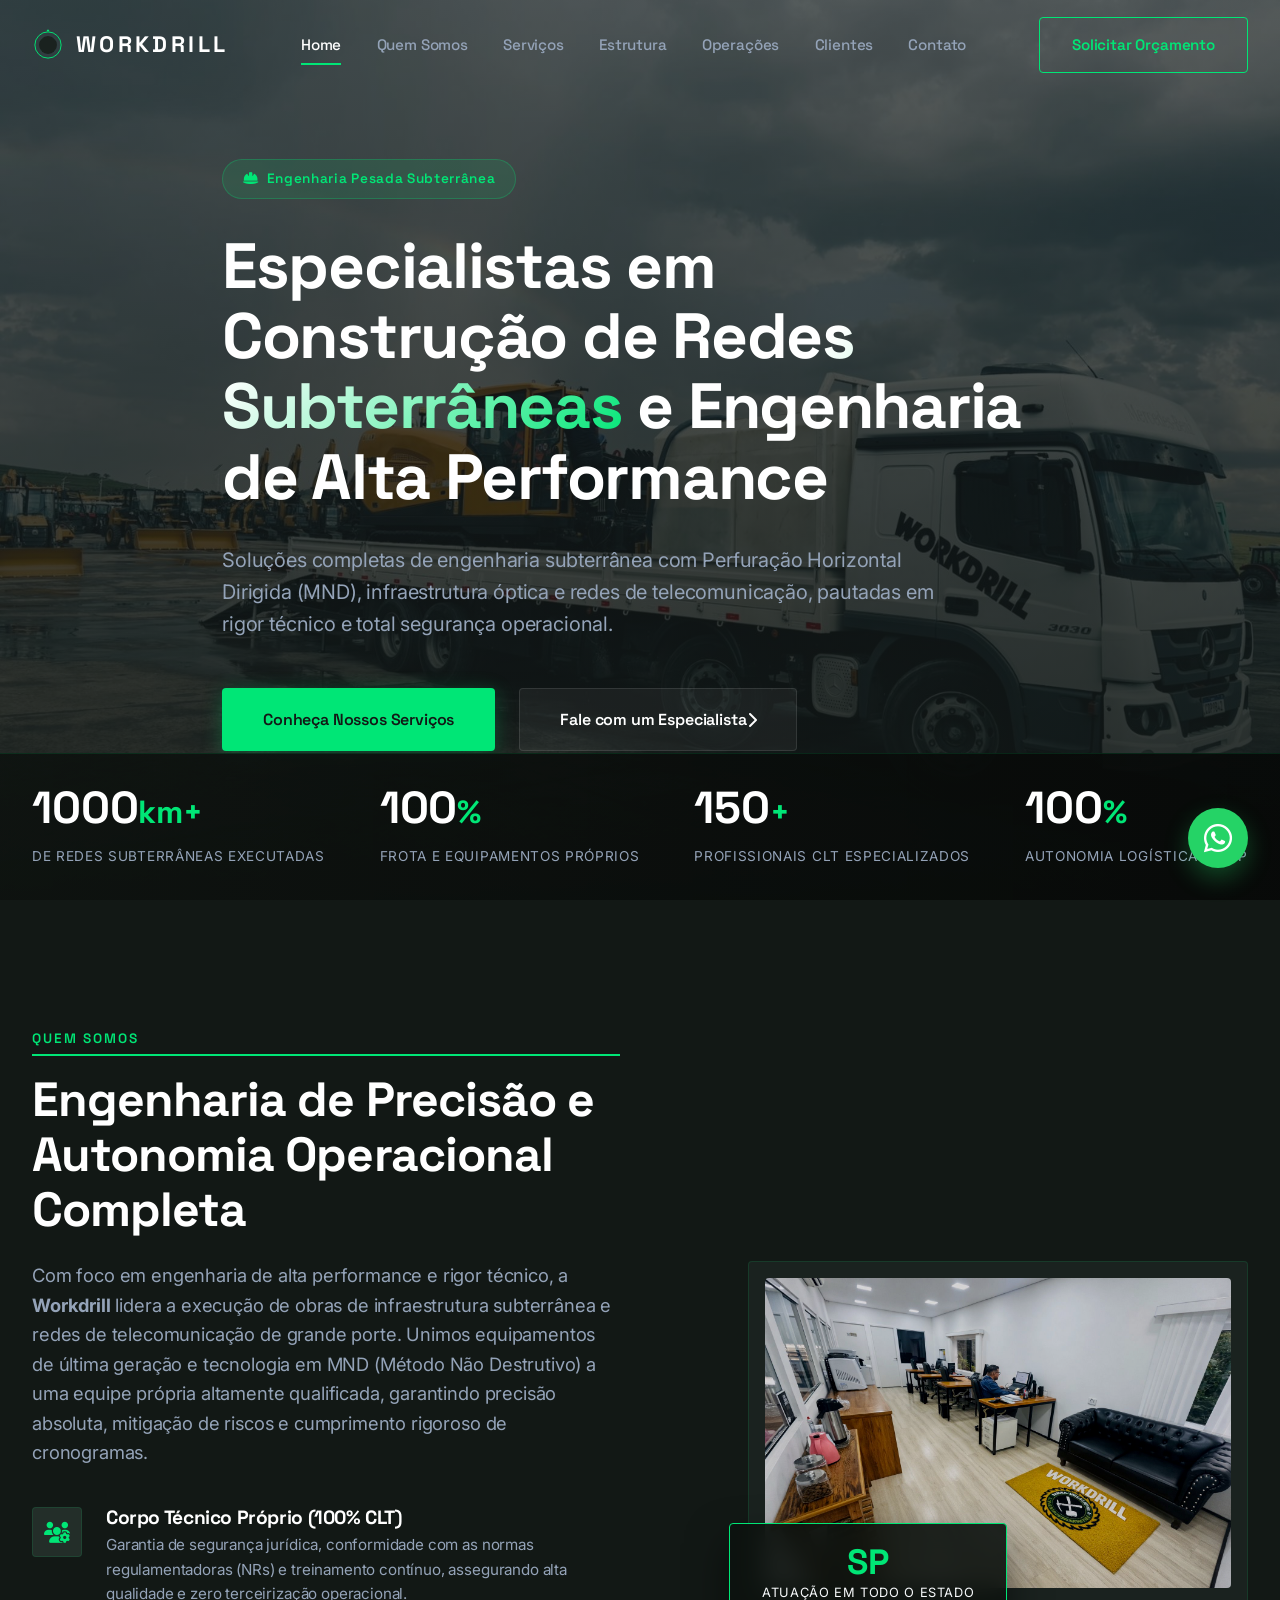
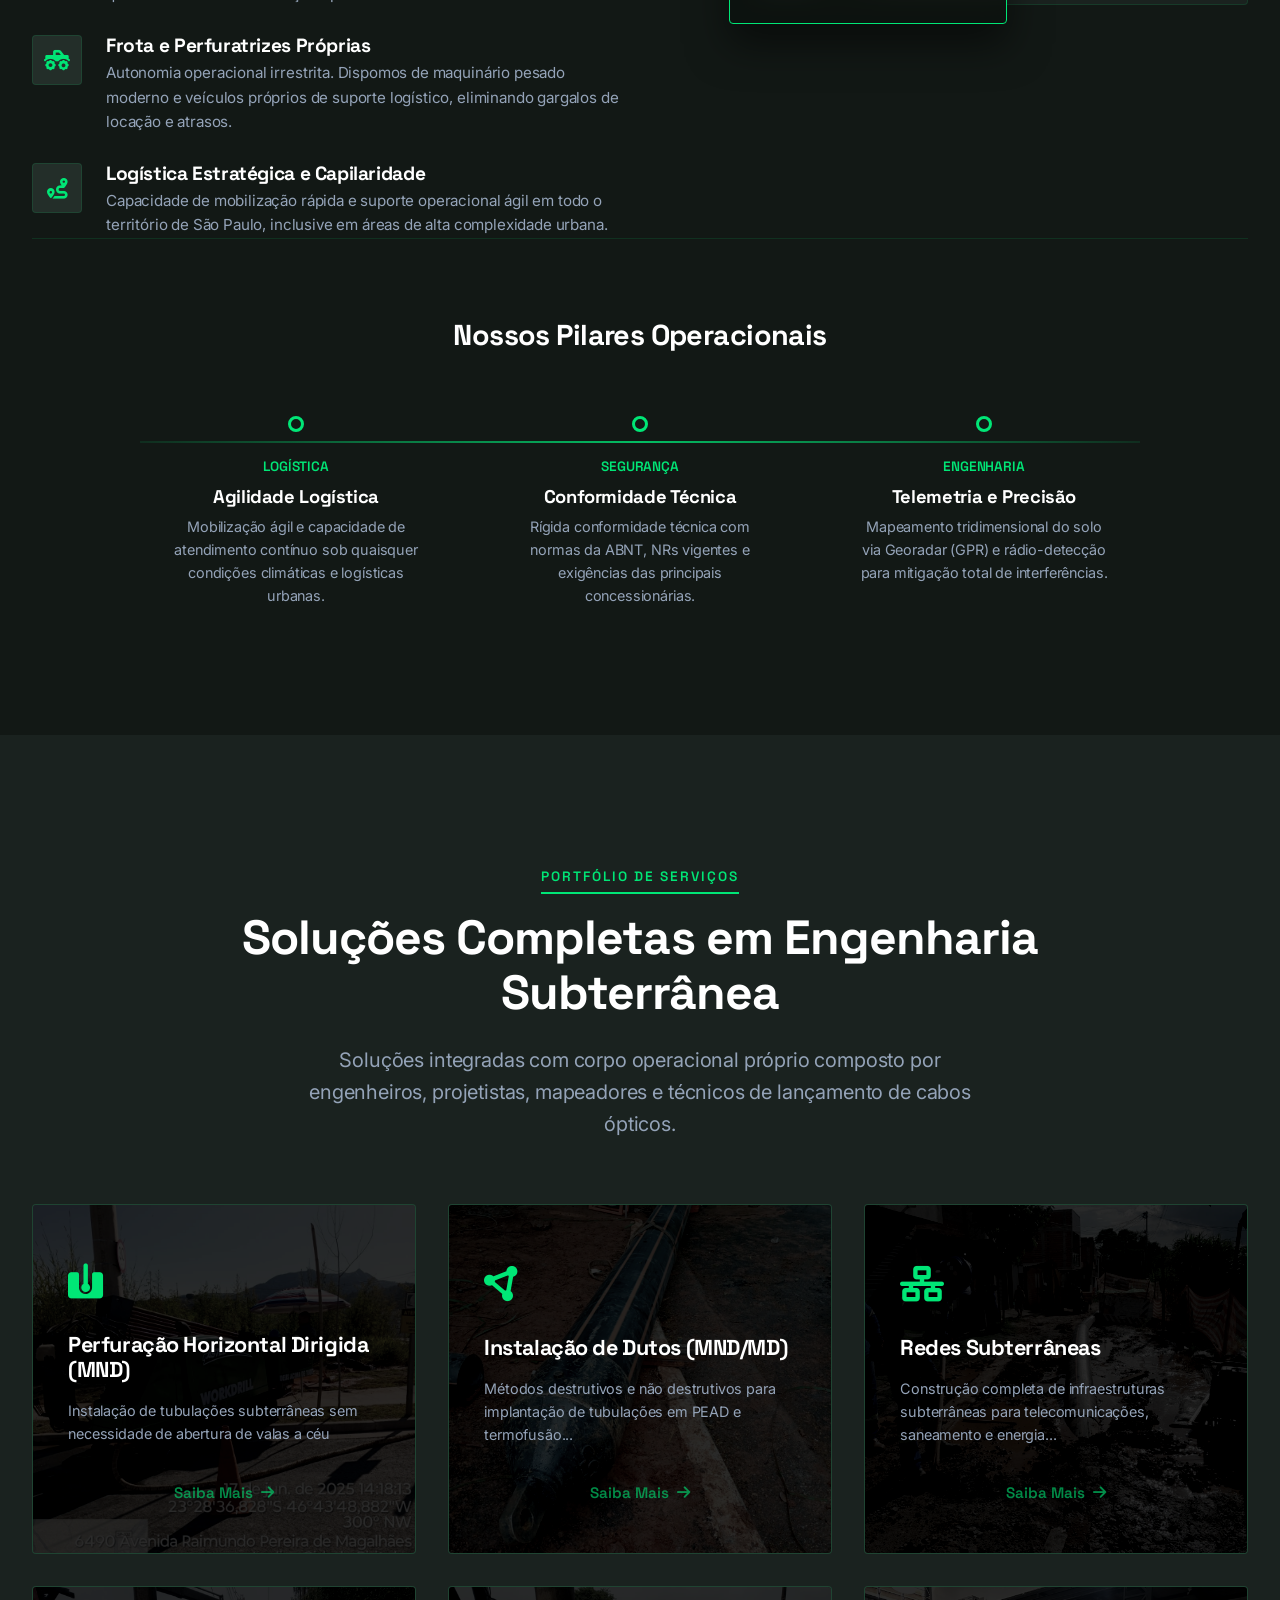
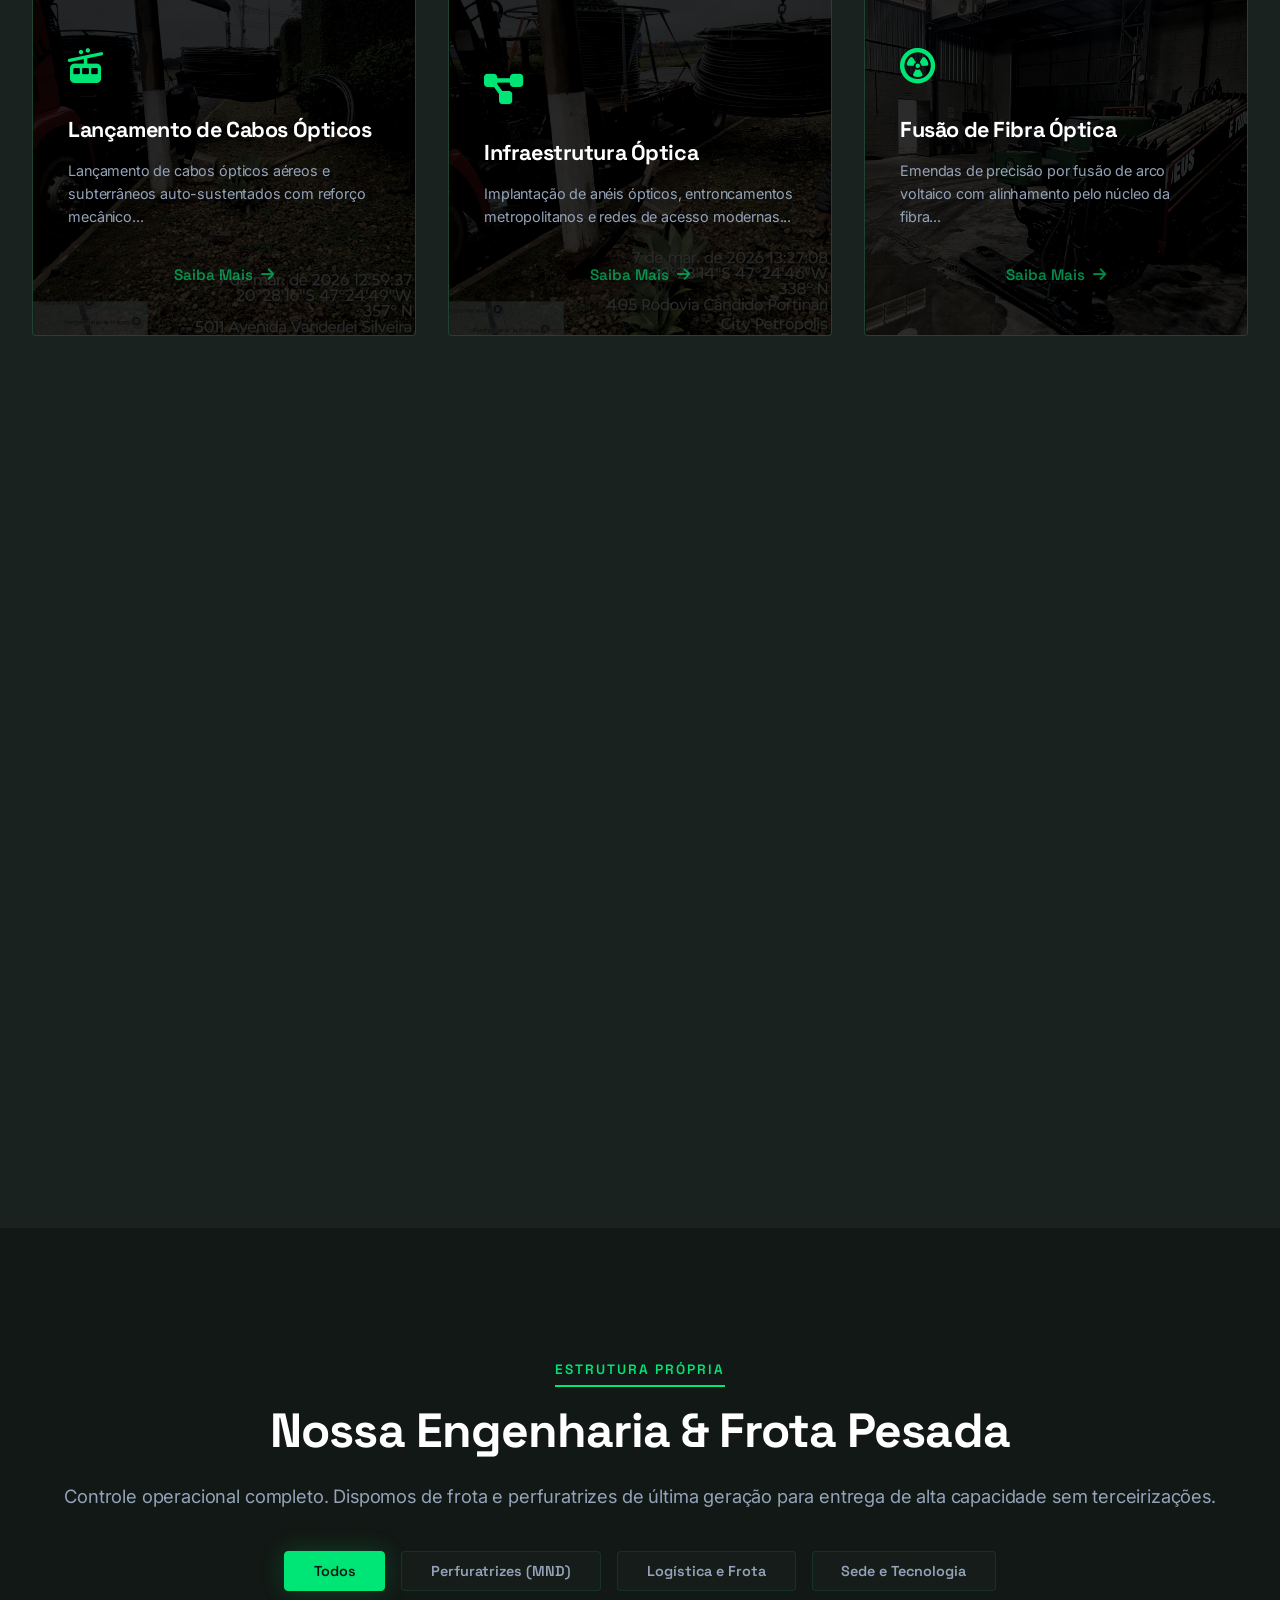
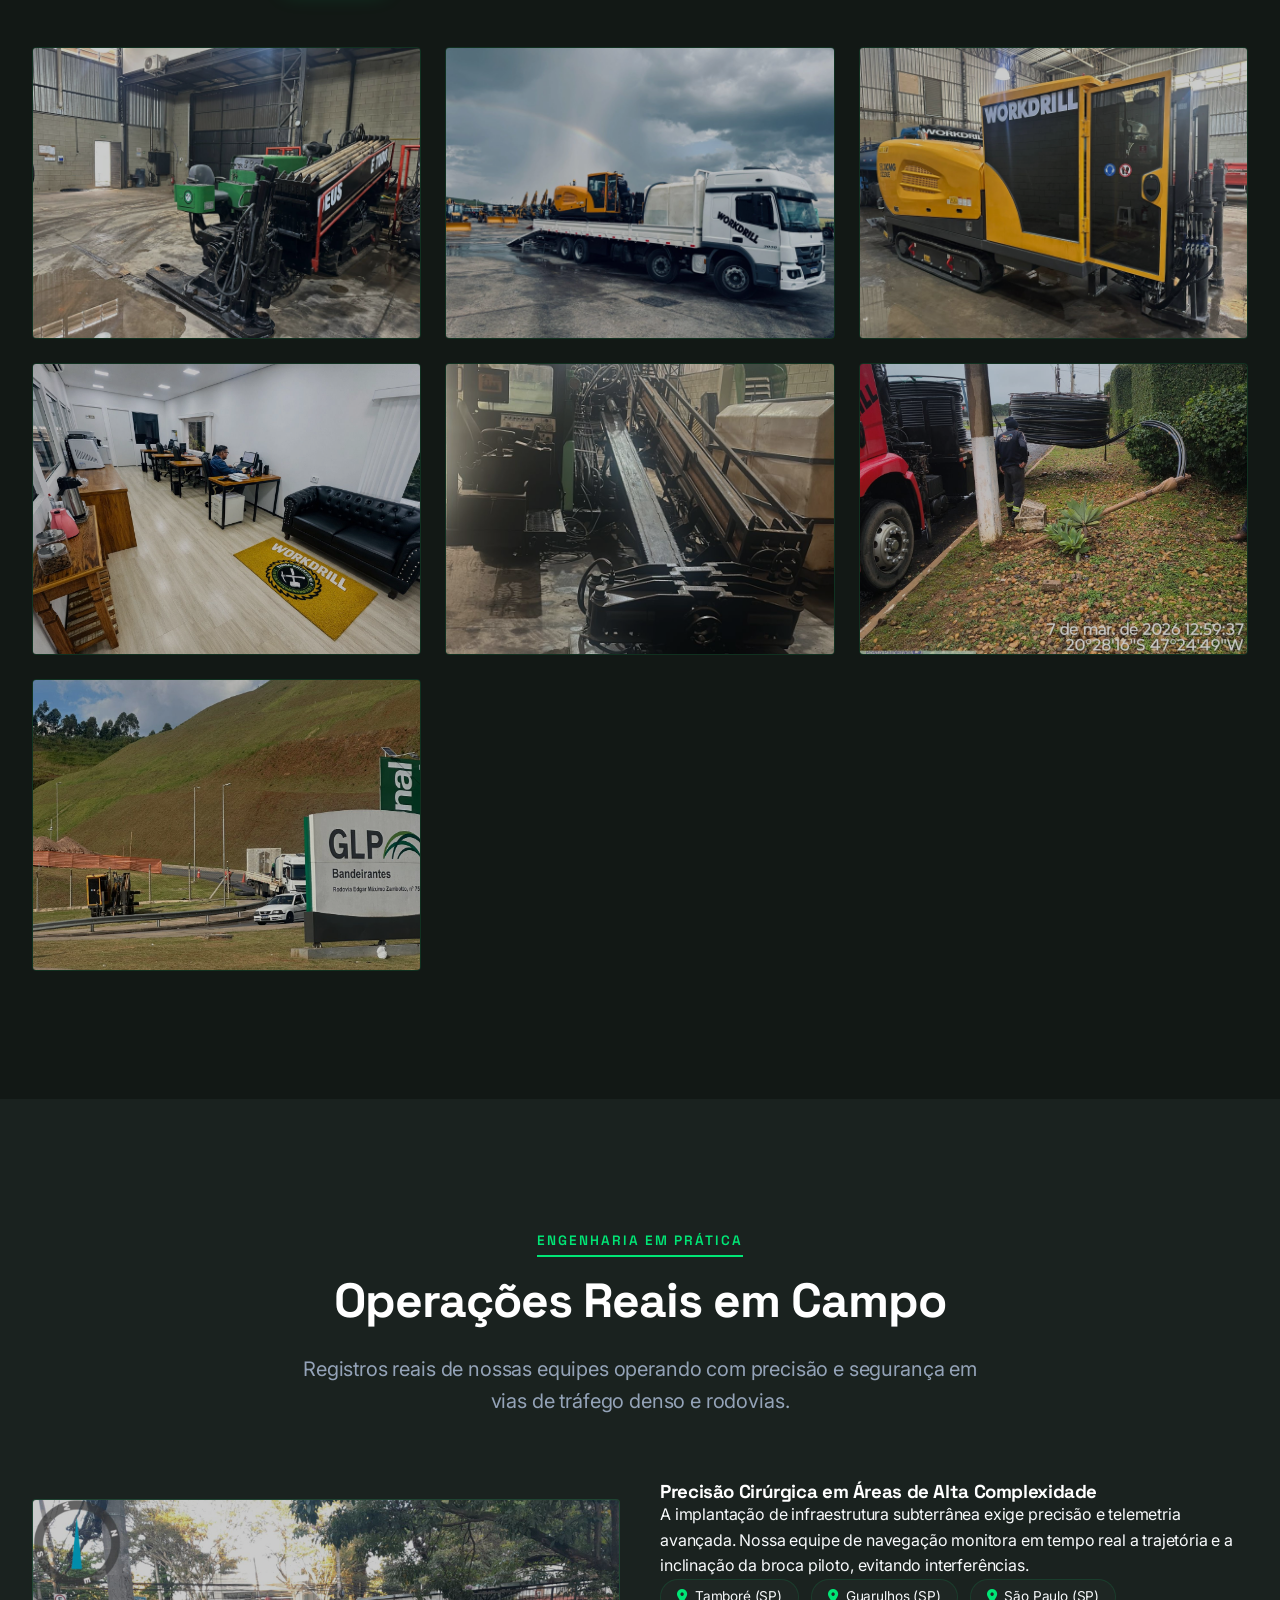
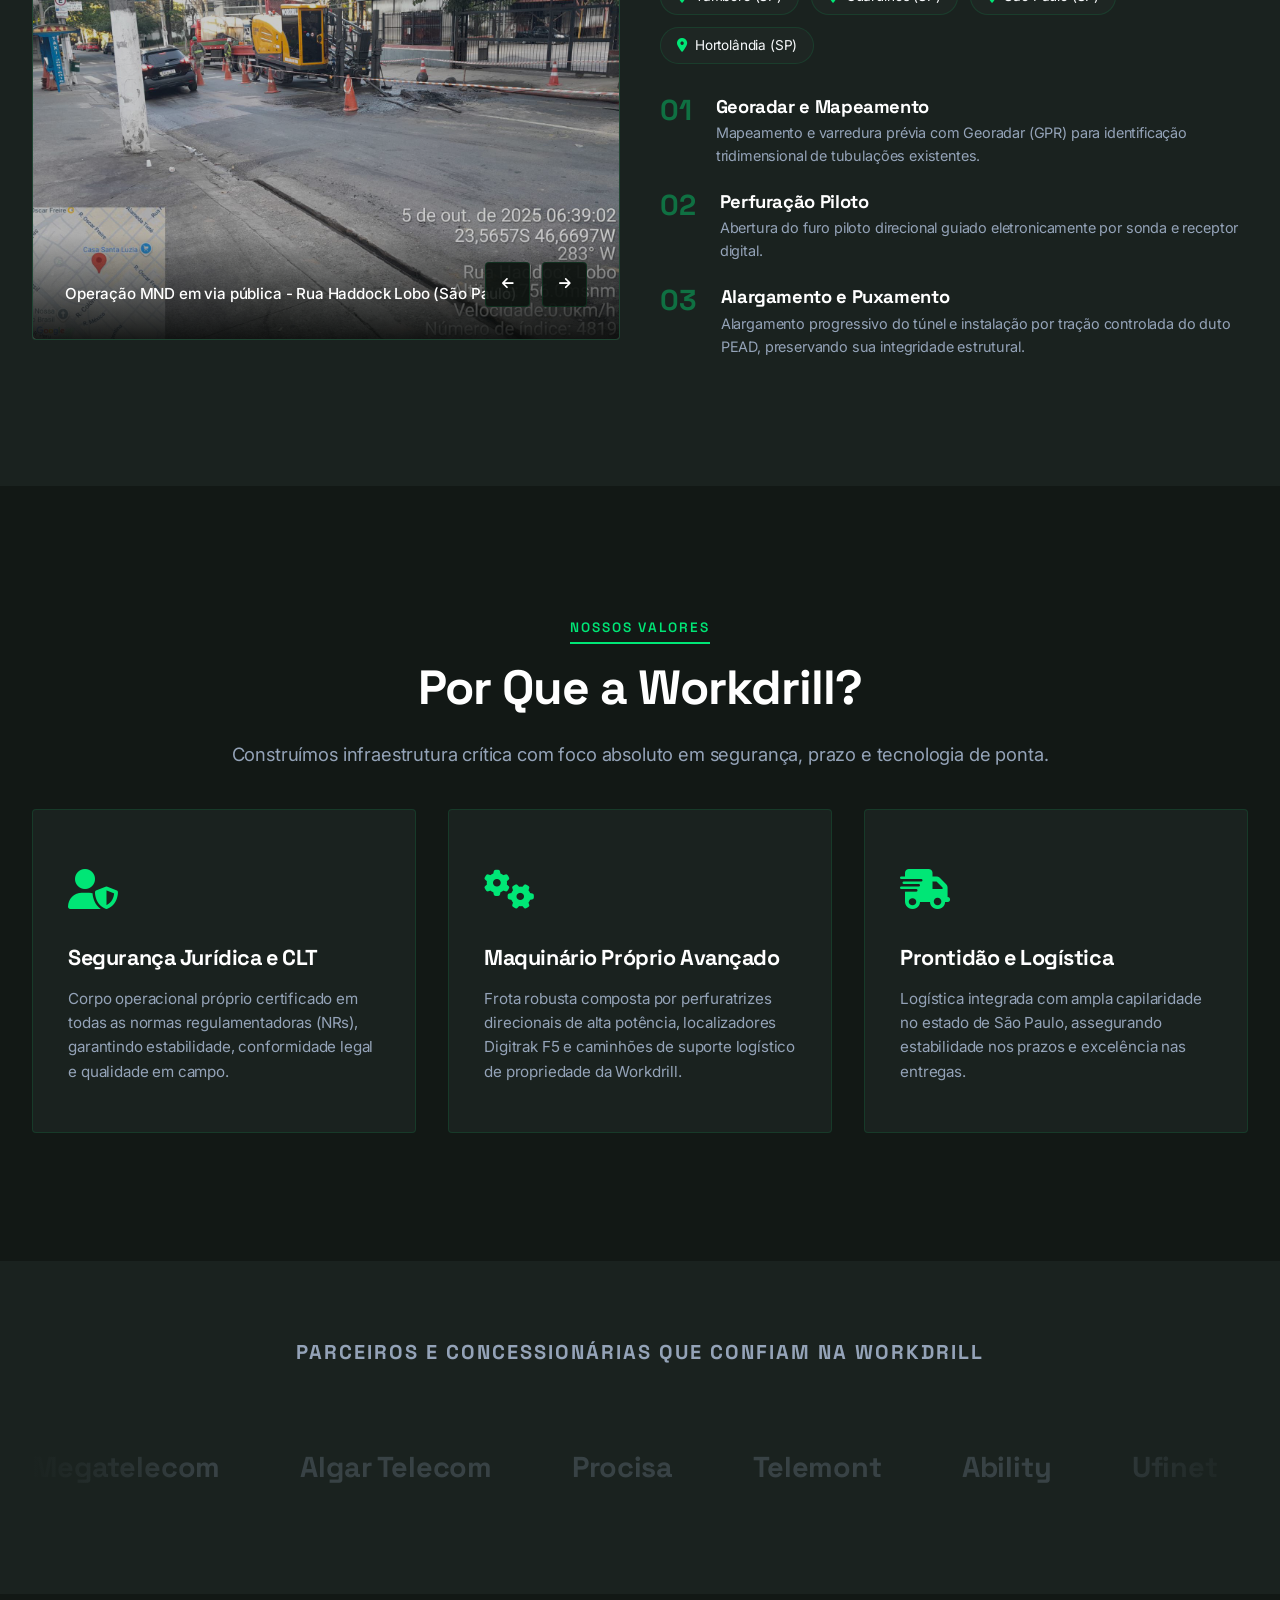
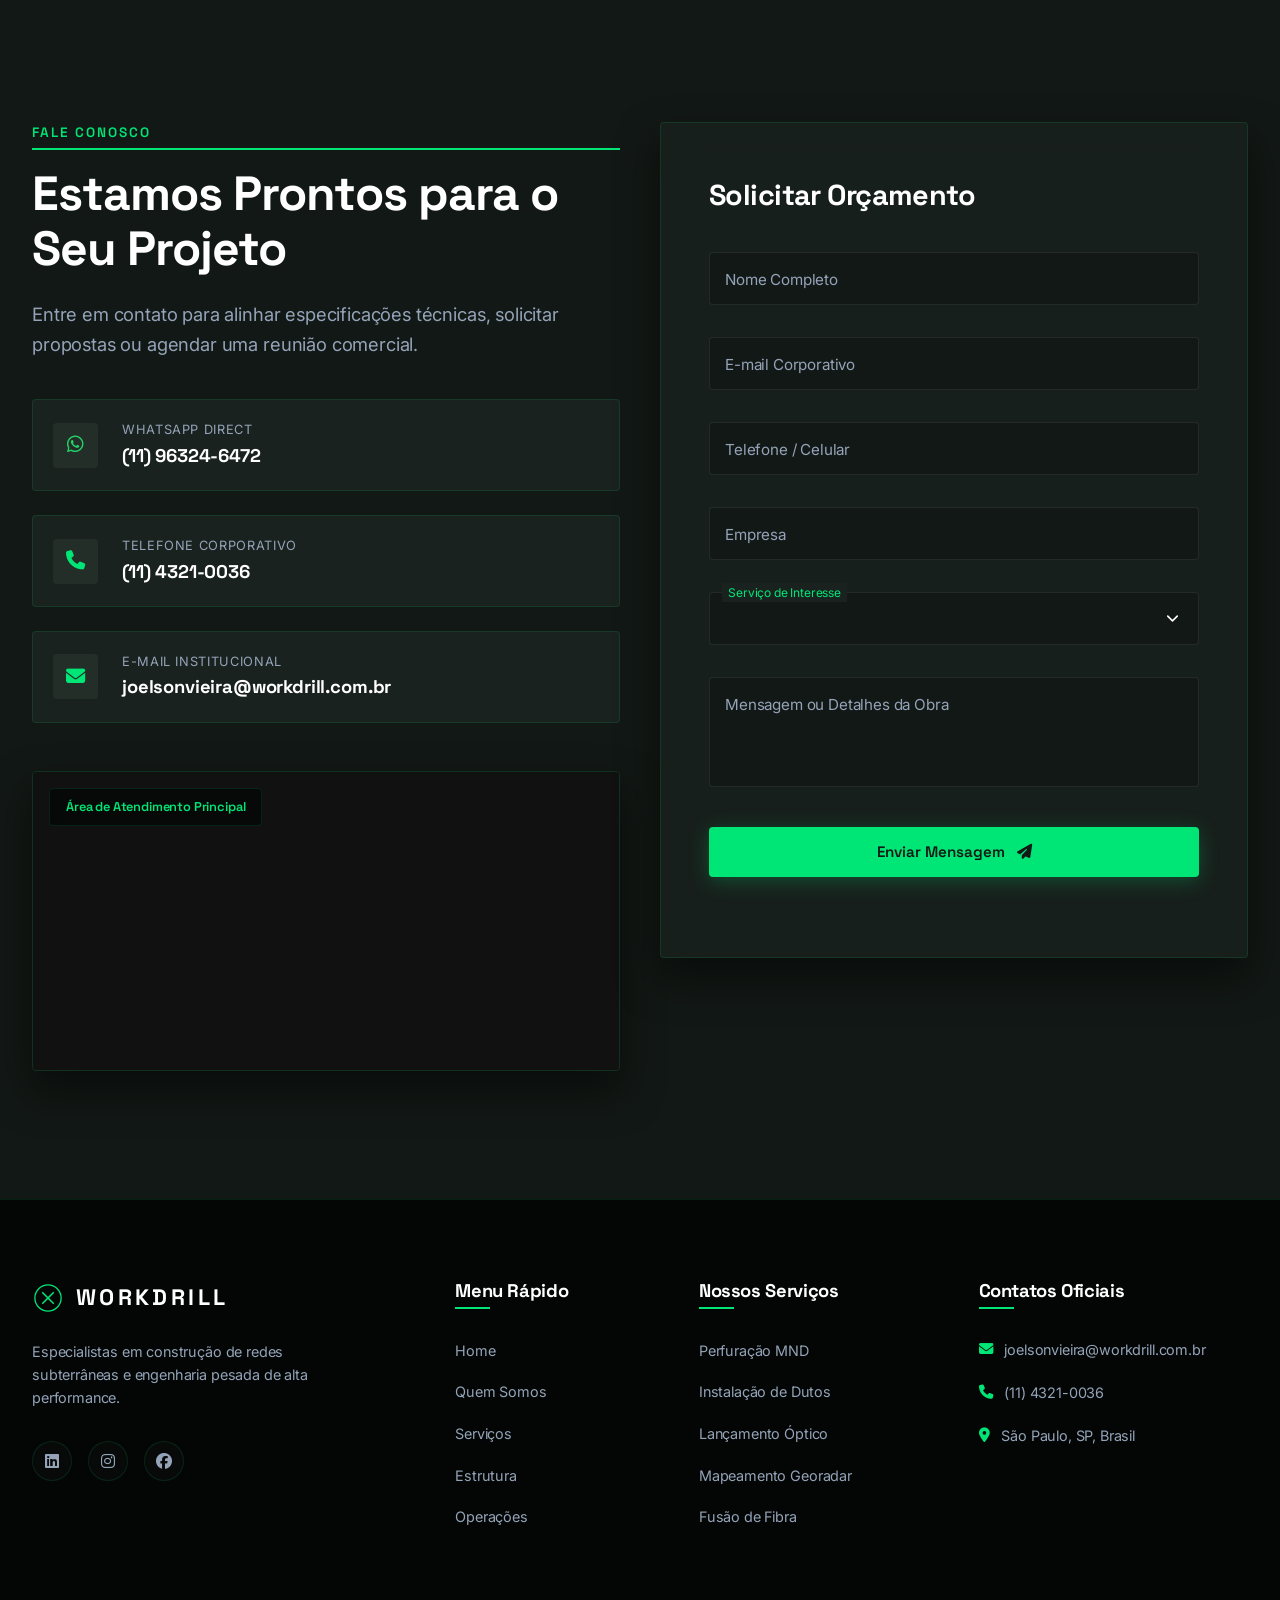
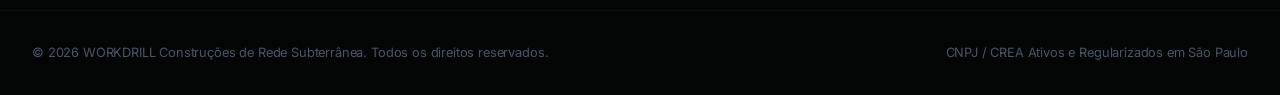
==== commit ebc9addc: "Configure FormSubmit integration for contact form" ====
--- a/index.html
+++ b/index.html
@@ -674,6 +674,11 @@
                         <div class="glass-form-card">
                             <h3>Solicitar Orçamento</h3>
                             <form id="contactForm" action="#" method="POST">
+                                <!-- FormSubmit Configuration -->
+                                <input type="hidden" name="_subject" value="Novo Orçamento - Site Workdrill">
+                                <input type="hidden" name="_captcha" value="false">
+                                <input type="text" name="_honey" style="display:none">
+
                                 <div class="form-group">
                                     <input type="text" id="name" name="name" required placeholder=" ">
                                     <label for="name">Nome Completo</label>
--- a/style.css
+++ b/style.css
@@ -1356,6 +1356,11 @@
 .form-group select {
     appearance: none;
     -webkit-appearance: none;
+    background-image: url("data:image/svg+xml;charset=UTF-8,%3csvg xmlns='http://www.w3.org/2000/svg' viewBox='0 0 24 24' fill='none' stroke='%23ffffff' stroke-width='2' stroke-linecap='round' stroke-linejoin='round'%3e%3cpolyline points='6 9 12 15 18 9'%3e%3c/polyline%3e%3c/svg%3e");
+    background-repeat: no-repeat;
+    background-position: right 1rem center;
+    background-size: 1.25em;
+    padding-right: 2.5rem;
 }
 .form-group select:focus + .select-label,
 .form-group select:valid + .select-label,
@@ -1781,7 +1786,7 @@
         height: auto;
         min-height: 100vh;
         padding-top: 120px;
-        padding-bottom: 250px; /* space for absolute stats */
+        padding-bottom: 80px;
     }
     
     .hero-content {
@@ -1951,4 +1956,14 @@
     }
     .lightbox-prev { left: 1rem; }
     .lightbox-next { right: 1rem; }
-}
+
+    .op-slider-caption {
+        padding-right: 7.5rem;
+        font-size: 0.85rem;
+    }
+    
+    .contact-item strong {
+        font-size: 0.95rem;
+        word-break: break-all;
+    }
+}
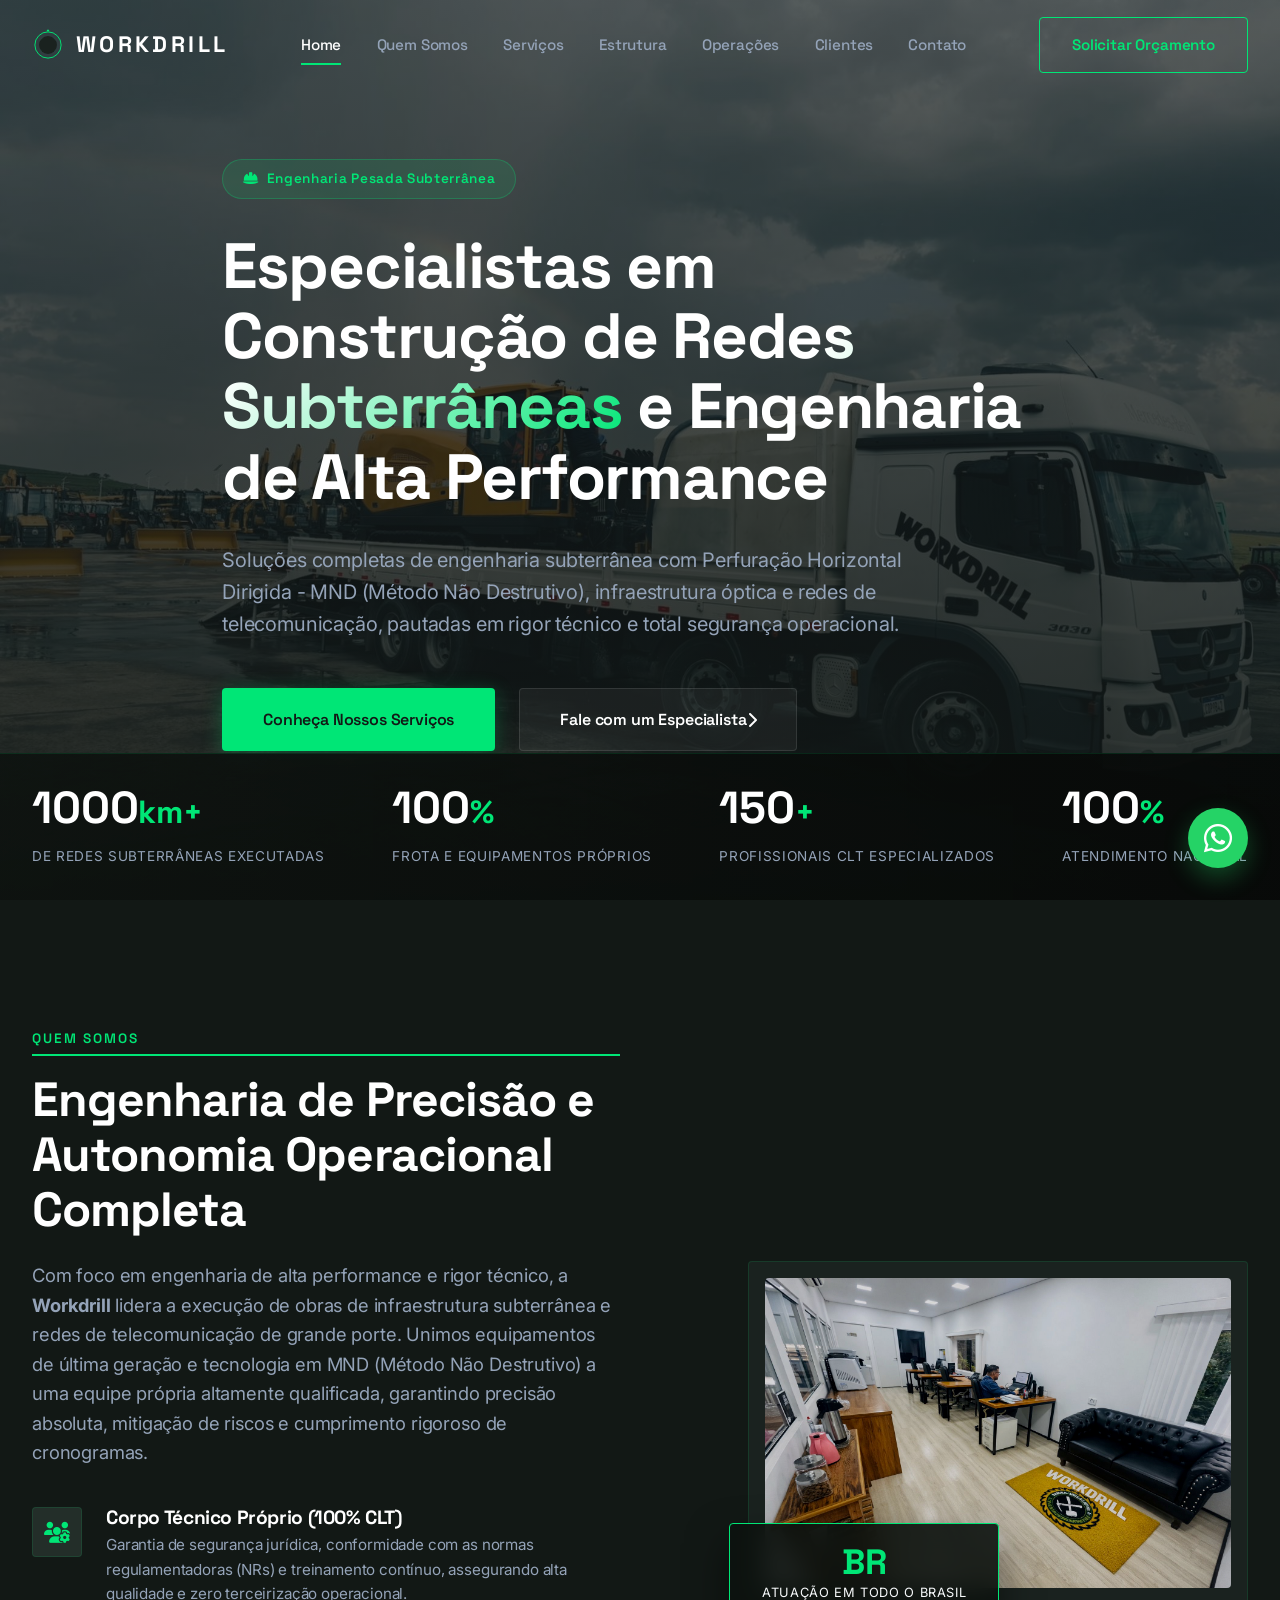
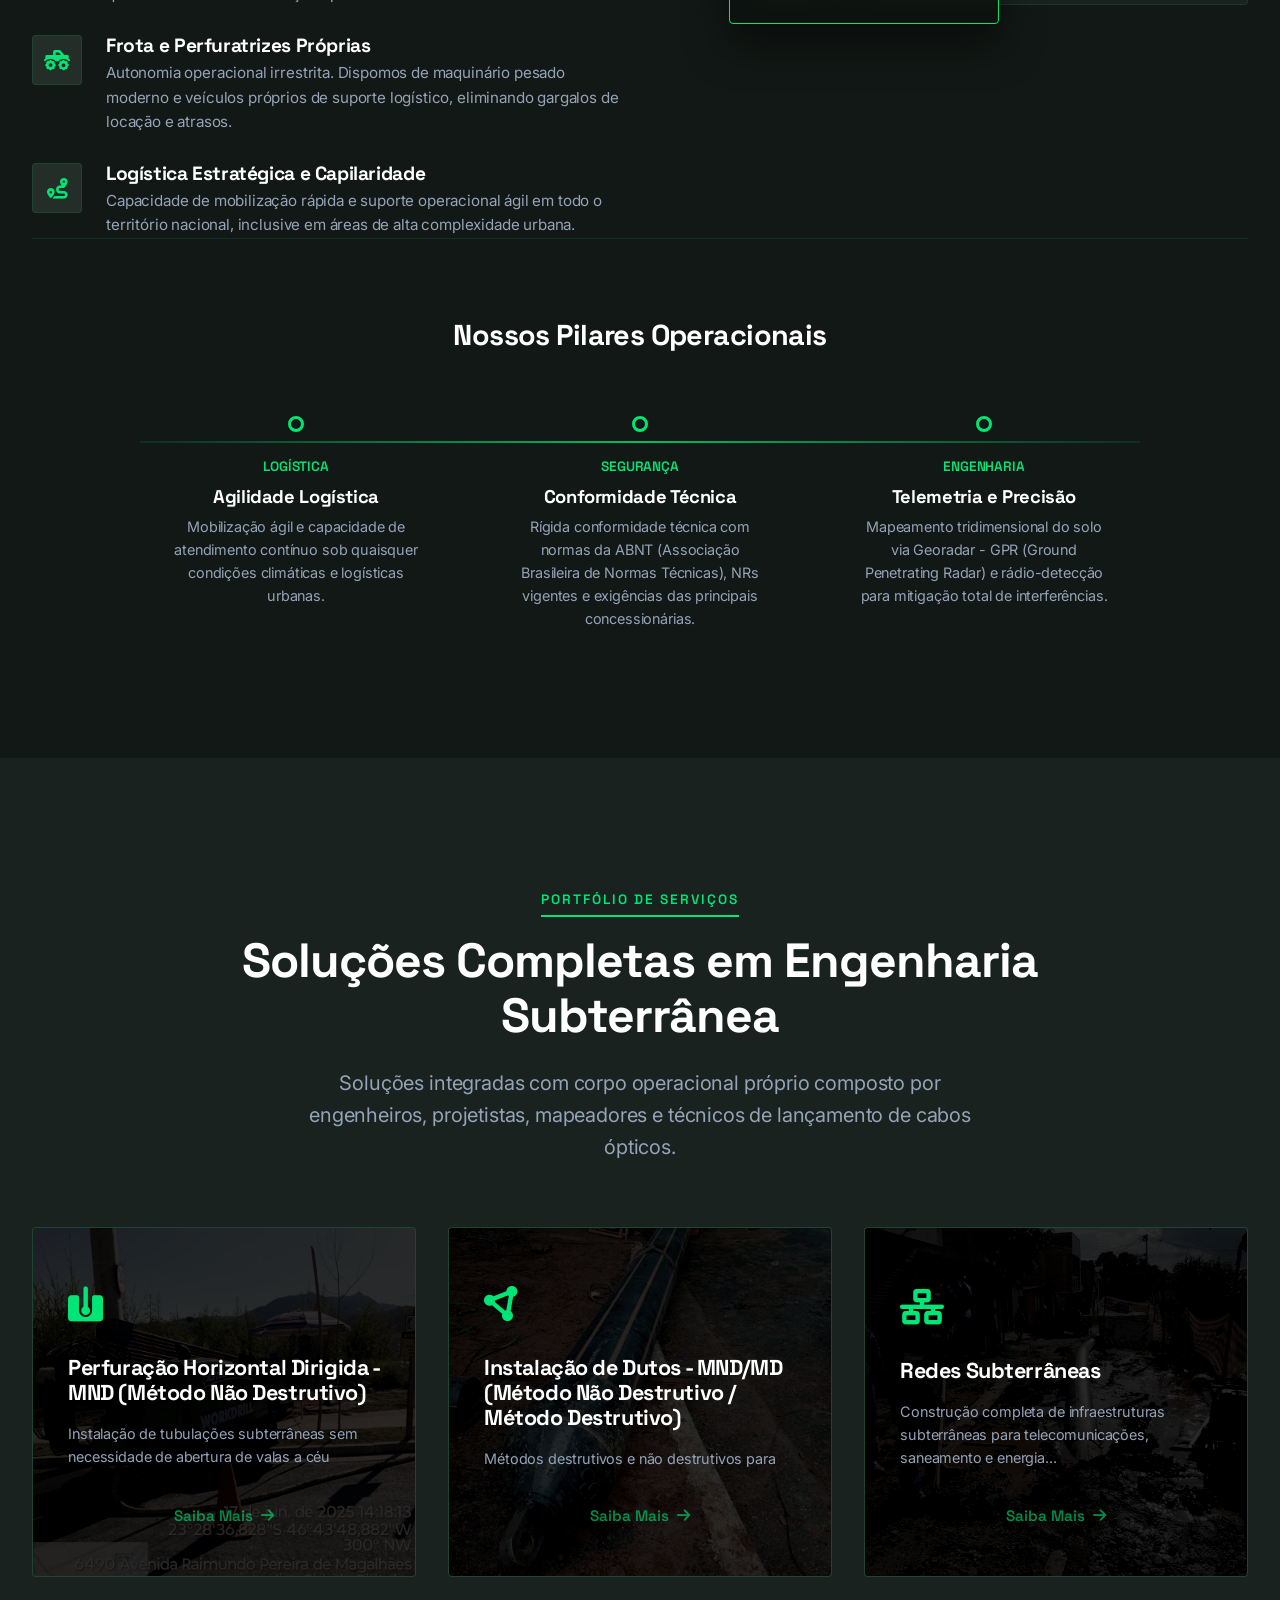
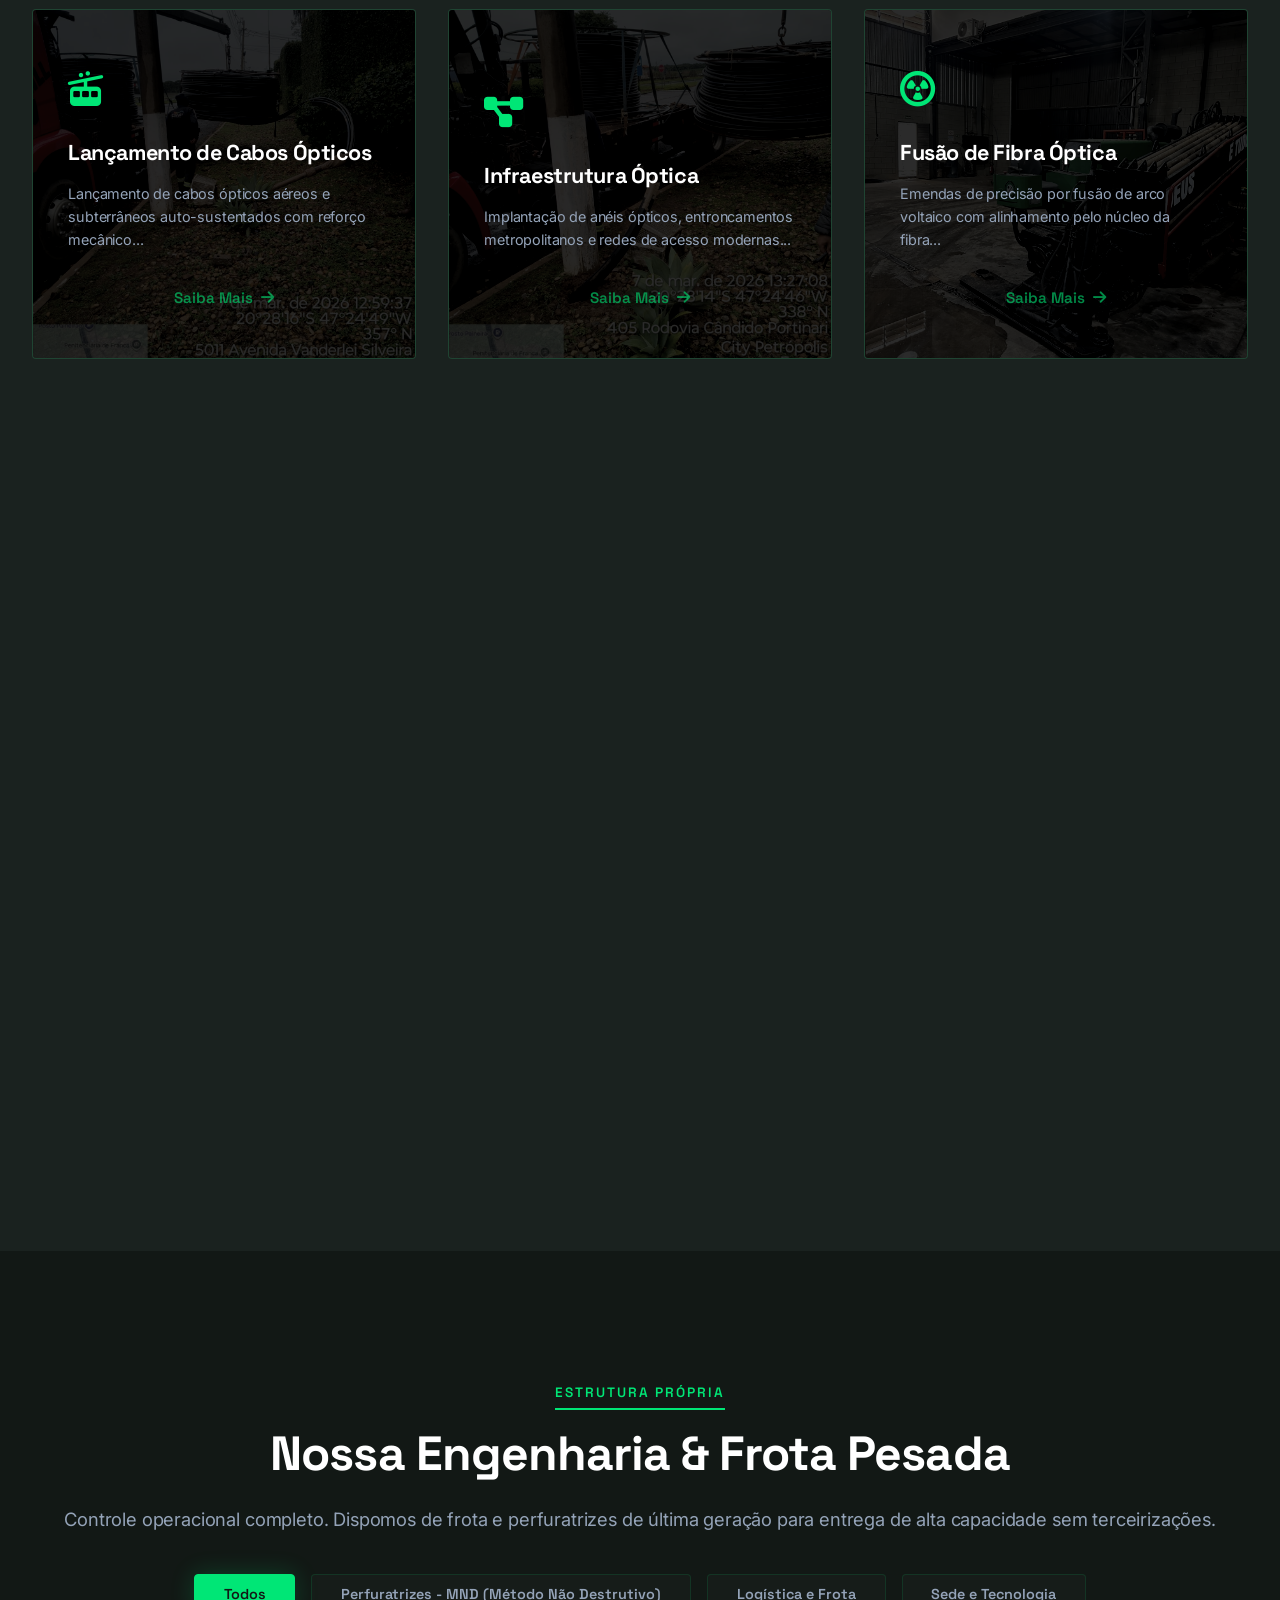
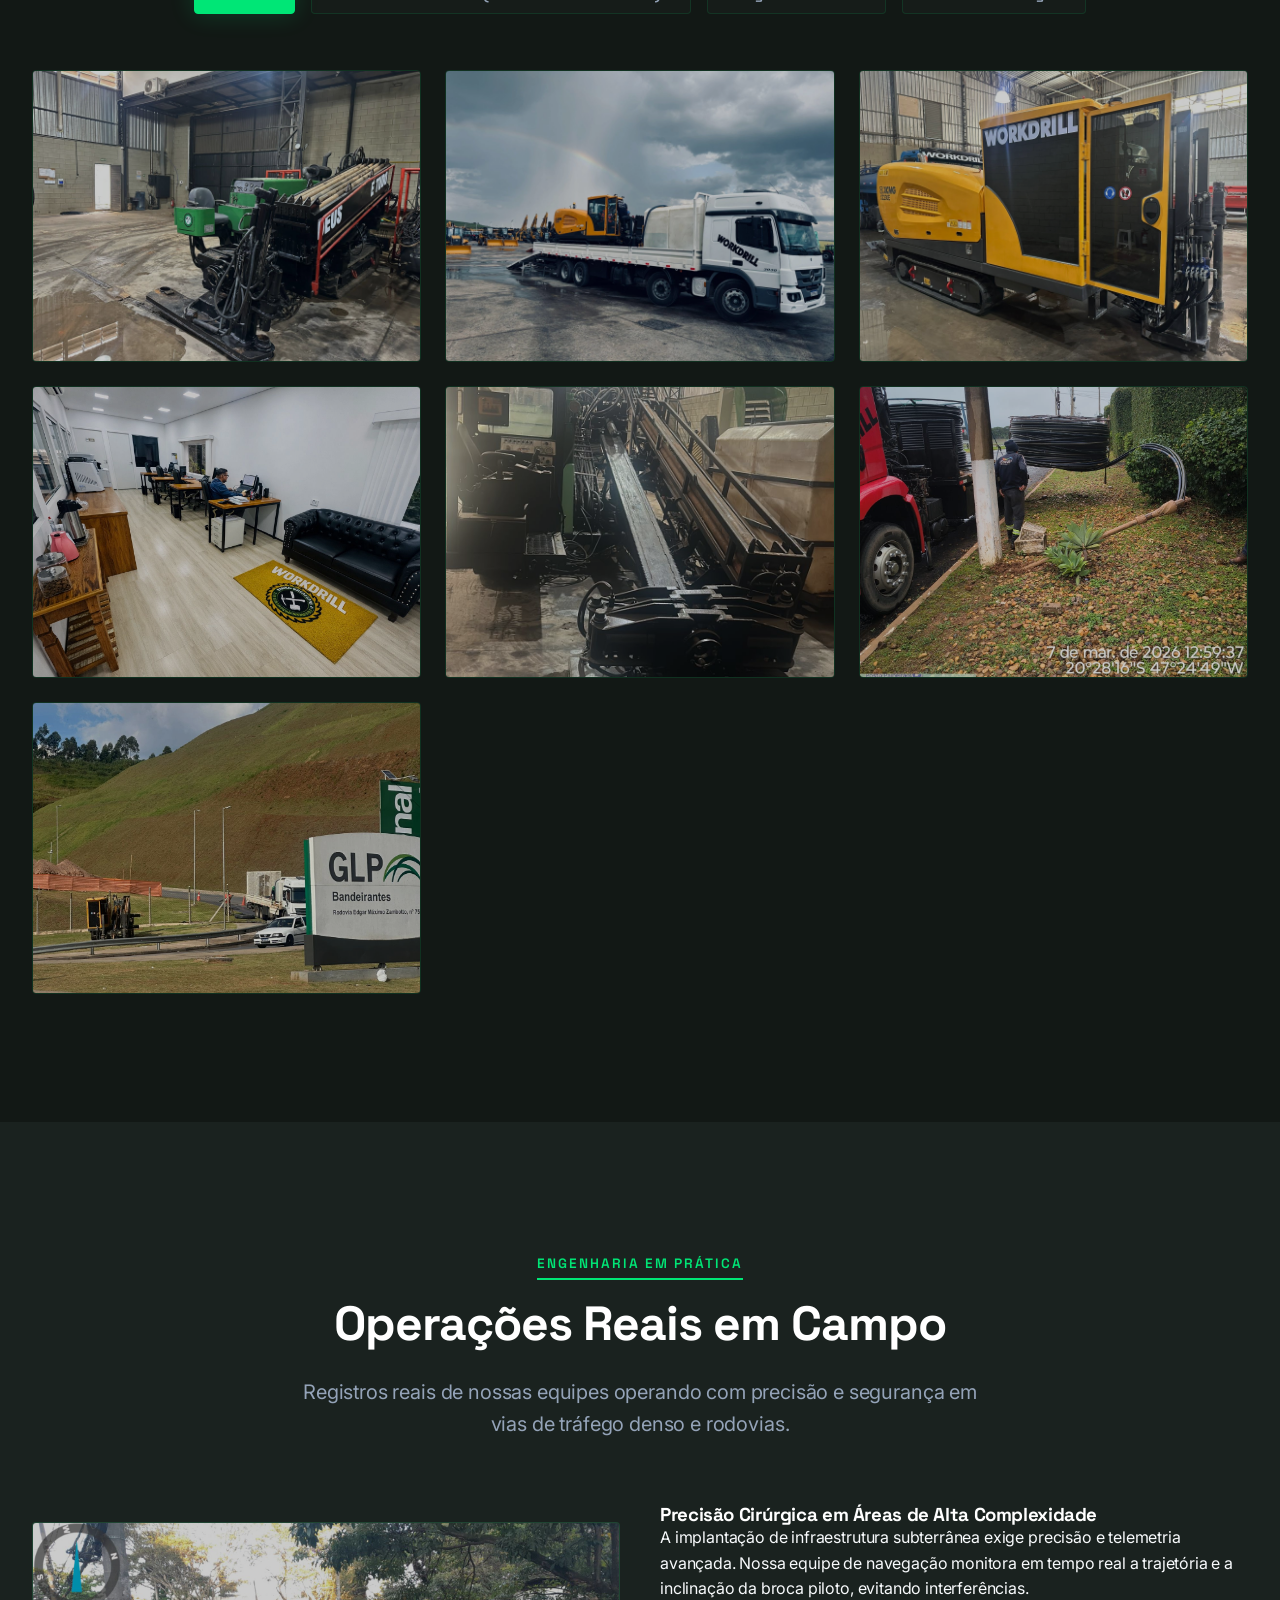
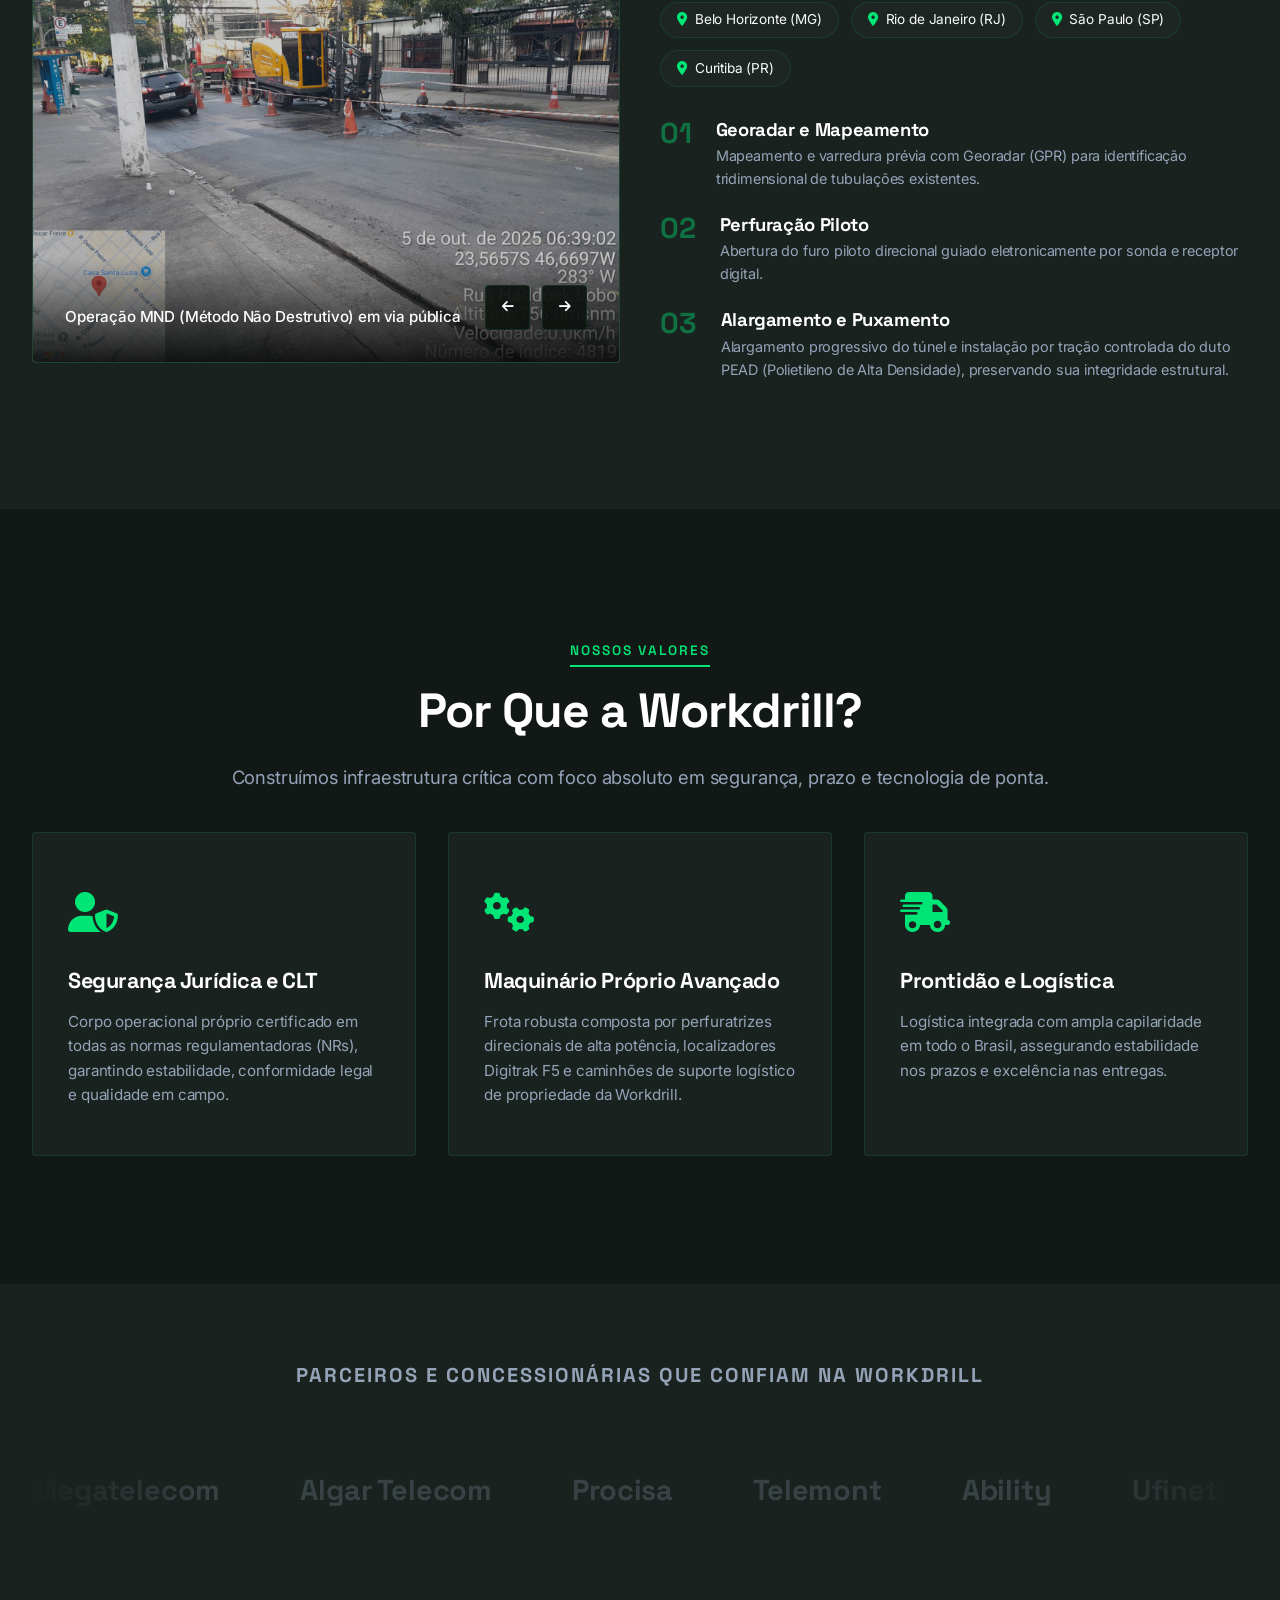
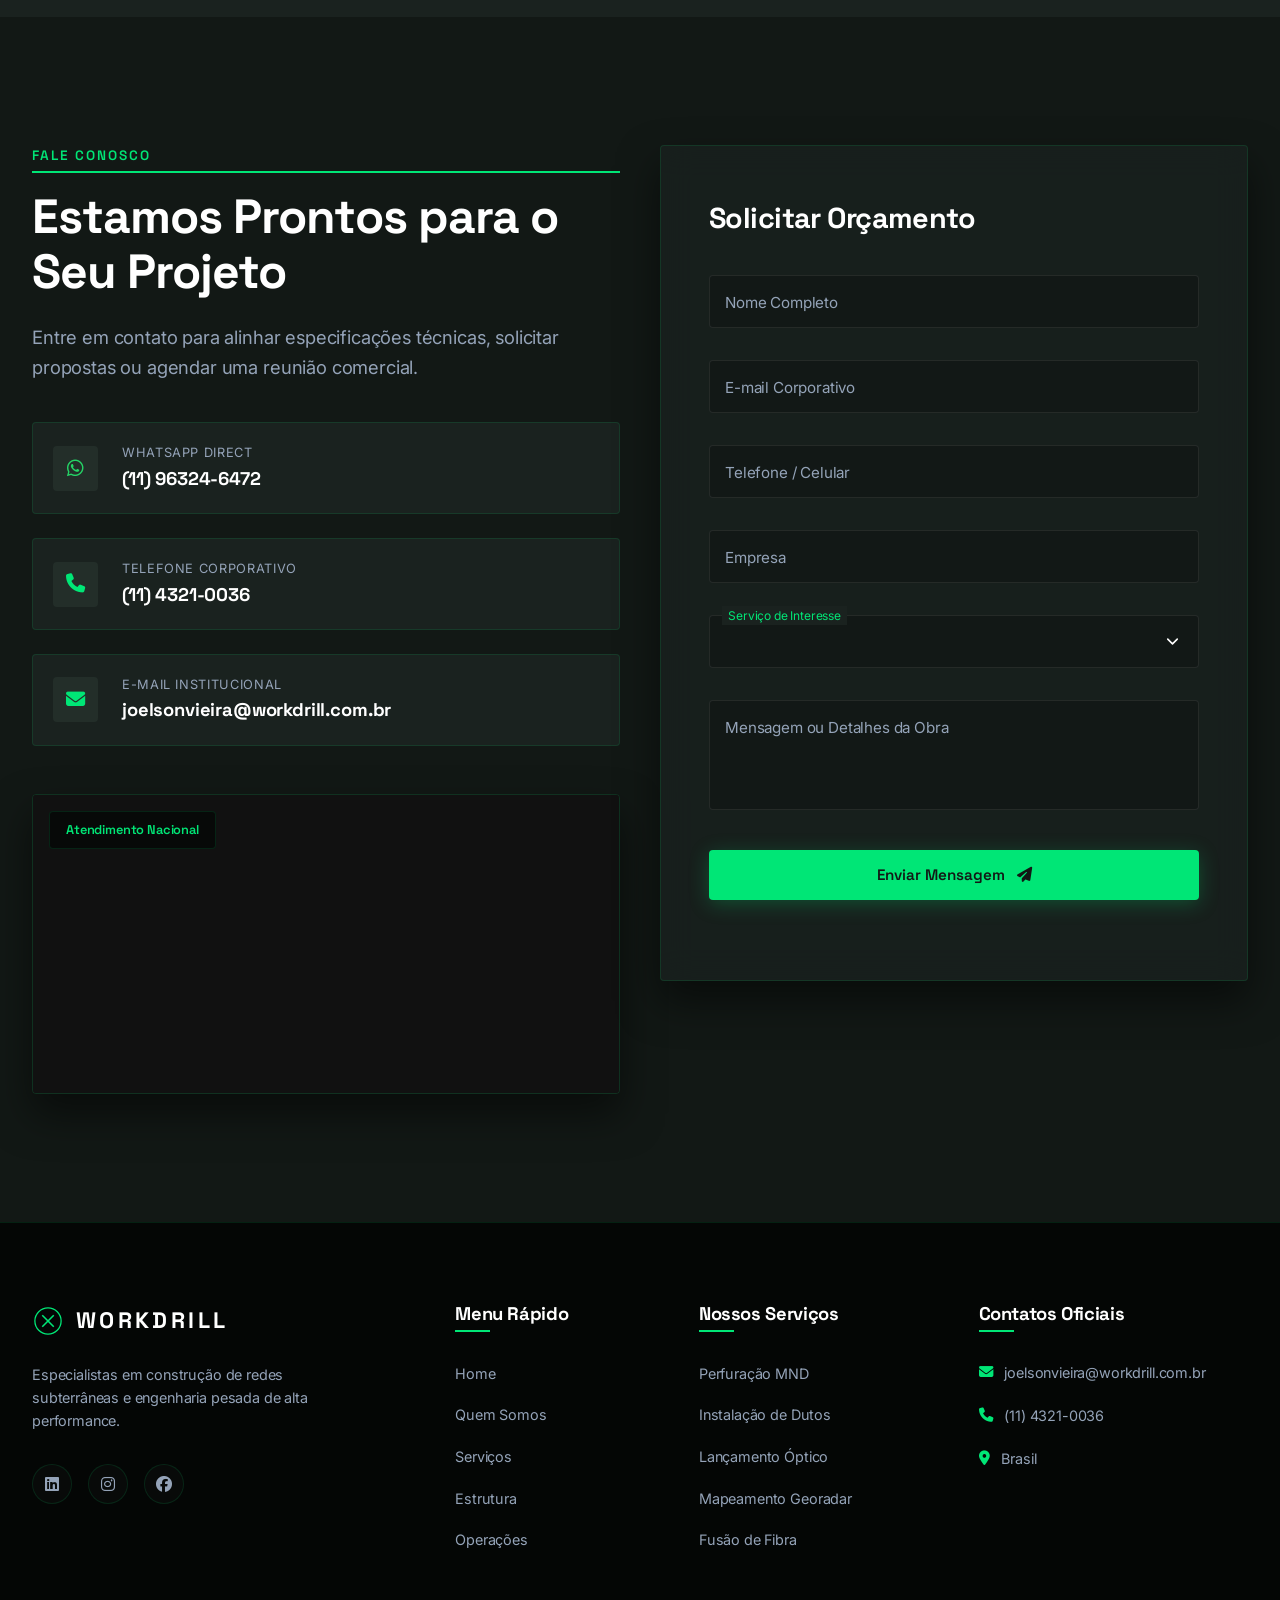
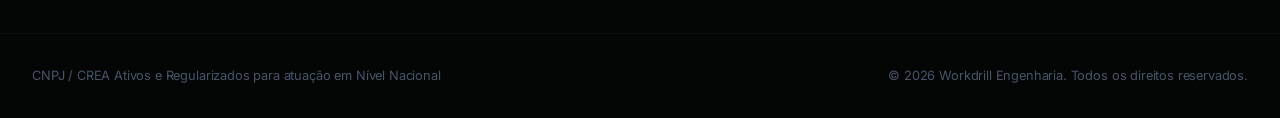
==== commit 5f0b70aa: "Add files via upload" ====
--- a/index.html
+++ b/index.html
@@ -4,7 +4,7 @@
     <meta charset="UTF-8">
     <meta name="viewport" content="width=device-width, initial-scale=1.0">
     <title>Workdrill | Redes Subterrâneas e Engenharia de Alta Performance</title>
-    <meta name="description" content="Referência em engenharia de infraestrutura subterrânea, Perfuração Horizontal Dirigida (MND) e telecomunicações. Autonomia completa com equipe própria CLT e frota moderna em São Paulo.">
+    <meta name="description" content="Referência em engenharia de infraestrutura subterrânea, Perfuração Horizontal Dirigida - MND (Método Não Destrutivo) e telecomunicações. Autonomia completa com equipe própria CLT e frota moderna em todo o Brasil.">
     
     <!-- Google Fonts -->
     <link rel="preconnect" href="https://fonts.googleapis.com">
@@ -18,7 +18,7 @@
     <link rel="stylesheet" href="https://unpkg.com/leaflet@1.9.4/dist/leaflet.css" integrity="sha256-p4NxAoJBhIIN+hmNHrzRCf9tD/miZyoHS5obTRR9BMY=" crossorigin=""/>
     
     <!-- Custom CSS -->
-    <link rel="stylesheet" href="style.css">
+    <link rel="stylesheet" href="style.css?v=1.2">
 </head>
 <body>
 
@@ -134,7 +134,7 @@
                     Especialistas em Construção de <span class="text-gradient">Redes Subterrâneas</span> e Engenharia de Alta Performance
                 </h1>
                 <p class="hero-subtitle reveal-fade-up">
-                    Soluções completas de engenharia subterrânea com Perfuração Horizontal Dirigida (MND), infraestrutura óptica e redes de telecomunicação, pautadas em rigor técnico e total segurança operacional.
+                    Soluções completas de engenharia subterrânea com Perfuração Horizontal Dirigida - MND (Método Não Destrutivo), infraestrutura óptica e redes de telecomunicação, pautadas em rigor técnico e total segurança operacional.
                 </p>
                 <div class="hero-ctas reveal-fade-up">
                     <a href="#servicos" class="btn btn-primary btn-lg">Conheça Nossos Serviços</a>
@@ -159,7 +159,7 @@
                     </div>
                     <div class="stat-item">
                         <span class="stat-number" data-target="100">0</span><span class="stat-suffix">%</span>
-                        <span class="stat-label">Autonomia Logística em SP</span>
+                        <span class="stat-label">Atendimento Nacional</span>
                     </div>
                 </div>
             </div>
@@ -195,7 +195,7 @@
                                 <div class="feature-icon"><i class="fa-solid fa-route"></i></div>
                                 <div>
                                     <h3>Logística Estratégica e Capilaridade</h3>
-                                    <p>Capacidade de mobilização rápida e suporte operacional ágil em todo o território de São Paulo, inclusive em áreas de alta complexidade urbana.</p>
+                                    <p>Capacidade de mobilização rápida e suporte operacional ágil em todo o território nacional, inclusive em áreas de alta complexidade urbana.</p>
                                 </div>
                             </div>
                         </div>
@@ -206,8 +206,8 @@
                             <!-- Real image of office structure -->
                             <img src="4.jpeg" alt="Escritório corporativo da Workdrill" class="about-img">
                             <div class="visual-badge">
-                                <span class="badge-num">SP</span>
-                                <span class="badge-txt">Atuação em todo o estado</span>
+                                <span class="badge-num">BR</span>
+                                <span class="badge-txt">Atuação em todo o Brasil</span>
                             </div>
                         </div>
                     </div>
@@ -230,7 +230,7 @@
                             <div class="timeline-date">Segurança</div>
                             <div class="timeline-content">
                                 <h4>Conformidade Técnica</h4>
-                                <p>Rígida conformidade técnica com normas da ABNT, NRs vigentes e exigências das principais concessionárias.</p>
+                                <p>Rígida conformidade técnica com normas da ABNT (Associação Brasileira de Normas Técnicas), NRs vigentes e exigências das principais concessionárias.</p>
                             </div>
                         </div>
                         <div class="timeline-item">
@@ -238,7 +238,7 @@
                             <div class="timeline-date">Engenharia</div>
                             <div class="timeline-content">
                                 <h4>Telemetria e Precisão</h4>
-                                <p>Mapeamento tridimensional do solo via Georadar (GPR) e rádio-detecção para mitigação total de interferências.</p>
+                                <p>Mapeamento tridimensional do solo via Georadar - GPR (Ground Penetrating Radar) e rádio-detecção para mitigação total de interferências.</p>
                             </div>
                         </div>
                     </div>
@@ -261,7 +261,7 @@
                         <div class="card-bg" style="background-image: url('13.jpeg')"></div>
                         <div class="card-content">
                             <div class="card-icon"><i class="fa-solid fa-bore-hole"></i></div>
-                            <h3>Perfuração Horizontal Dirigida (MND)</h3>
+                            <h3>Perfuração Horizontal Dirigida - MND (Método Não Destrutivo)</h3>
                             <p>Instalação de tubulações subterrâneas sem necessidade de abertura de valas a céu aberto...</p>
                             <button class="btn btn-link">Saiba Mais <i class="fa-solid fa-arrow-right"></i></button>
                         </div>
@@ -272,8 +272,8 @@
                         <div class="card-bg" style="background-image: url('2.jpeg')"></div>
                         <div class="card-content">
                             <div class="card-icon"><i class="fa-solid fa-circle-nodes"></i></div>
-                            <h3>Instalação de Dutos (MND/MD)</h3>
-                            <p>Métodos destrutivos e não destrutivos para implantação de tubulações em PEAD e termofusão...</p>
+                            <h3>Instalação de Dutos - MND/MD (Método Não Destrutivo / Método Destrutivo)</h3>
+                            <p>Métodos destrutivos e não destrutivos para implantação de tubulações em PEAD (Polietileno de Alta Densidade) e termofusão...</p>
                             <button class="btn btn-link">Saiba Mais <i class="fa-solid fa-arrow-right"></i></button>
                         </div>
                     </div>
@@ -361,7 +361,7 @@
                         <div class="card-content">
                             <div class="card-icon"><i class="fa-solid fa-plug"></i></div>
                             <h3>Conectorização de Cabos</h3>
-                            <p>Terminação e conectarização de cabos ópticos e coaxiais em caixas de emenda e distribuidores (DIO)...</p>
+                            <p>Terminação e conectarização de cabos ópticos e coaxiais em caixas de emenda e distribuidores DIO (Distribuidor Interno Óptico)...</p>
                             <button class="btn btn-link">Saiba Mais <i class="fa-solid fa-arrow-right"></i></button>
                         </div>
                     </div>
@@ -403,7 +403,7 @@
                 <!-- Filter Controls -->
                 <div class="filter-controls text-center reveal-fade">
                     <button class="filter-btn active" data-filter="all">Todos</button>
-                    <button class="filter-btn" data-filter="perfuratrizes">Perfuratrizes (MND)</button>
+                    <button class="filter-btn" data-filter="perfuratrizes">Perfuratrizes - MND (Método Não Destrutivo)</button>
                     <button class="filter-btn" data-filter="frota">Logística e Frota</button>
                     <button class="filter-btn" data-filter="sede">Sede e Tecnologia</button>
                 </div>
@@ -510,17 +510,17 @@
                     <div class="operations-carousel-container reveal-left">
                         <!-- Custom Parallax Image Slider -->
                         <div class="op-slider-wrapper">
-                            <div class="op-slide active" style="background-image: url('17.jpeg')" data-caption="Operação MND em via pública - Rua Haddock Lobo (São Paulo)"></div>
-                            <div class="op-slide" style="background-image: url('12.jpeg')" data-caption="Perfuração em calçada com monitoramento digital - Alphaville (Santana de Parnaíba)"></div>
-                            <div class="op-slide" style="background-image: url('1.jpeg')" data-caption="Acoplamento de alargador para puxamento de rede subterrânea - São Paulo"></div>
-                            <div class="op-slide" style="background-image: url('10.jpeg')" data-caption="Instalação de tubulação PEAD em vala urbana executada - São Paulo"></div>
+                            <div class="op-slide active" style="background-image: url('17.jpeg')" data-caption="Operação pelo Método Não Destrutivo (MND) em via pública"></div>
+                            <div class="op-slide" style="background-image: url('12.jpeg')" data-caption="Perfuração em calçada com monitoramento digital"></div>
+                            <div class="op-slide" style="background-image: url('1.jpeg')" data-caption="Acoplamento de alargador para puxamento de rede subterrânea"></div>
+                            <div class="op-slide" style="background-image: url('10.jpeg')" data-caption="Instalação de tubulação PEAD em vala urbana executada"></div>
                             
                             <div class="op-slider-nav">
                                 <button id="opPrev" class="op-nav-btn"><i class="fa-solid fa-arrow-left"></i></button>
                                 <button id="opNext" class="op-nav-btn"><i class="fa-solid fa-arrow-right"></i></button>
                             </div>
                             
-                            <div class="op-slider-caption">Operação MND em via pública - Rua Haddock Lobo (São Paulo)</div>
+                            <div class="op-slider-caption">Operação MND (Método Não Destrutivo) em via pública</div>
                         </div>
                     </div>
                     
@@ -531,10 +531,10 @@
                         </p>
                         
                         <div class="locations-tag-grid">
-                            <div class="location-tag"><i class="fa-solid fa-location-dot"></i> Tamboré (SP)</div>
-                            <div class="location-tag"><i class="fa-solid fa-location-dot"></i> Guarulhos (SP)</div>
+                            <div class="location-tag"><i class="fa-solid fa-location-dot"></i> Belo Horizonte (MG)</div>
+                            <div class="location-tag"><i class="fa-solid fa-location-dot"></i> Rio de Janeiro (RJ)</div>
                             <div class="location-tag"><i class="fa-solid fa-location-dot"></i> São Paulo (SP)</div>
-                            <div class="location-tag"><i class="fa-solid fa-location-dot"></i> Hortolândia (SP)</div>
+                            <div class="location-tag"><i class="fa-solid fa-location-dot"></i> Curitiba (PR)</div>
                         </div>
                         
                         <div class="operations-milestones">
@@ -556,7 +556,7 @@
                                 <span class="op-num">03</span>
                                 <div>
                                     <h4>Alargamento e Puxamento</h4>
-                                    <p>Alargamento progressivo do túnel e instalação por tração controlada do duto PEAD, preservando sua integridade estrutural.</p>
+                                    <p>Alargamento progressivo do túnel e instalação por tração controlada do duto PEAD (Polietileno de Alta Densidade), preservando sua integridade estrutural.</p>
                                 </div>
                             </div>
                         </div>
@@ -590,7 +590,7 @@
                     <div class="diff-card">
                         <div class="diff-icon"><i class="fa-solid fa-truck-fast"></i></div>
                         <h3>Prontidão e Logística</h3>
-                        <p>Logística integrada com ampla capilaridade no estado de São Paulo, assegurando estabilidade nos prazos e excelência nas entregas.</p>
+                        <p>Logística integrada com ampla capilaridade em todo o Brasil, assegurando estabilidade nos prazos e excelência nas entregas.</p>
                     </div>
                 </div>
             </div>
@@ -665,7 +665,7 @@
                         
                         <!-- Styled Map Container Leaflet.js -->
                         <div class="map-wrapper">
-                            <div class="map-overlay-title">Área de Atendimento Principal</div>
+                            <div class="map-overlay-title">Atendimento Nacional</div>
                             <div id="map"></div>
                         </div>
                     </div>
@@ -698,10 +698,10 @@
                                 <div class="form-group">
                                     <select id="service-select" name="service" required>
                                         <option value="" disabled selected hidden></option>
-                                        <option value="mnd">Perfuração Horizontal Dirigida (MND)</option>
-                                        <option value="dutos">Instalação de Dutos (MND/MD)</option>
+                                        <option value="mnd">Perfuração Horizontal Dirigida - MND (Método Não Destrutivo)</option>
+                                        <option value="dutos">Instalação de Dutos - MND/MD</option>
                                         <option value="lançamento">Lançamento de Cabos Ópticos</option>
-                                        <option value="mapeamento">Mapeamento / Georadar (GPR)</option>
+                                        <option value="mapeamento">Mapeamento / Georadar - GPR</option>
                                         <option value="outros">Outros Serviços</option>
                                     </select>
                                     <label for="service-select" class="select-label">Serviço de Interesse</label>
@@ -770,14 +770,14 @@
                 <h4>Contatos Oficiais</h4>
                 <p><i class="fa-solid fa-envelope"></i> joelsonvieira@workdrill.com.br</p>
                 <p><i class="fa-solid fa-phone"></i> (11) 4321-0036</p>
-                <p><i class="fa-solid fa-location-dot"></i> São Paulo, SP, Brasil</p>
+                <p><i class="fa-solid fa-location-dot"></i> Brasil</p>
             </div>
         </div>
         
         <div class="footer-bottom">
             <div class="container footer-bottom-container">
-                <p>&copy; 2026 WORKDRILL Construções de Rede Subterrânea. Todos os direitos reservados.</p>
-                <p>CNPJ / CREA Ativos e Regularizados em São Paulo</p>
+                <p>CNPJ / CREA Ativos e Regularizados para atuação em Nível Nacional</p>
+                <p>&copy; 2026 Workdrill Engenharia. Todos os direitos reservados.</p>
             </div>
         </div>
     </footer>
--- a/style.css
+++ b/style.css
@@ -1787,10 +1787,14 @@
         min-height: 100vh;
         padding-top: 120px;
         padding-bottom: 80px;
+        display: flex;
+        flex-direction: column;
+        justify-content: center;
     }
     
     .hero-content {
         margin-bottom: 0;
+        width: 100%;
     }
     
     .hero-stats {
@@ -1798,11 +1802,14 @@
         bottom: auto;
         left: auto;
         margin-top: 5rem;
+        width: 100%;
     }
     
     .stats-container {
-        flex-direction: column;
-        gap: 1.5rem;
+        display: flex;
+        flex-direction: row;
+        justify-content: space-between;
+        gap: 2rem;
     }
     
     .about-visual {
@@ -1831,28 +1838,34 @@
     
     .nav-menu {
         position: fixed;
-        top: 0;
-        right: -100%;
-        width: 320px;
-        height: 100vh;
+        top: auto;
+        bottom: -100%;
+        left: 0;
+        width: 100%;
+        height: auto;
         background-color: rgba(7, 9, 8, 0.98);
         backdrop-filter: blur(20px);
         -webkit-backdrop-filter: blur(20px);
-        border-left: 1px solid var(--border-glass);
-        flex-direction: column;
-        justify-content: center;
-        align-items: flex-start;
-        padding: 4rem 3rem;
-        gap: 2rem;
+        border-top: 1px solid var(--border-glass);
+        border-left: none;
+        flex-direction: row;
+        justify-content: flex-start;
+        align-items: center;
+        padding: 1.5rem 1rem;
+        gap: 1.5rem;
         transition: var(--transition-smooth);
         z-index: 1000;
+        overflow-x: auto;
+        -webkit-overflow-scrolling: touch;
     }
     .nav-menu.active {
-        right: 0;
+        bottom: 0;
     }
     
     .nav-link {
-        font-size: 1.25rem;
+        font-size: 1rem;
+        flex-shrink: 0;
+        white-space: nowrap;
     }
     
     .header-btn {
@@ -1860,9 +1873,11 @@
     }
     
     .btn-mobile-only {
-        display: flex;
-        width: 100%;
-        margin-top: 1.5rem;
+        display: inline-flex;
+        width: auto;
+        margin-top: 0;
+        flex-shrink: 0;
+        white-space: nowrap;
     }
     
     .mobile-menu-toggle.active .bar:nth-child(1) {
@@ -1916,6 +1931,25 @@
     .grid-3-col, .grid-2-col, .gallery-grid {
         grid-template-columns: 1fr;
     }
+
+    .stats-container {
+        display: flex;
+        flex-direction: row;
+        overflow-x: auto;
+        gap: 2rem;
+        padding: 0 1.5rem;
+        scroll-snap-type: x mandatory;
+        -webkit-overflow-scrolling: touch;
+        scrollbar-width: none;
+        -ms-overflow-style: none;
+    }
+    .stats-container::-webkit-scrollbar {
+        display: none;
+    }
+    .stat-item {
+        flex: 0 0 180px;
+        scroll-snap-align: start;
+    }
     
     .timeline::before {
         display: none;
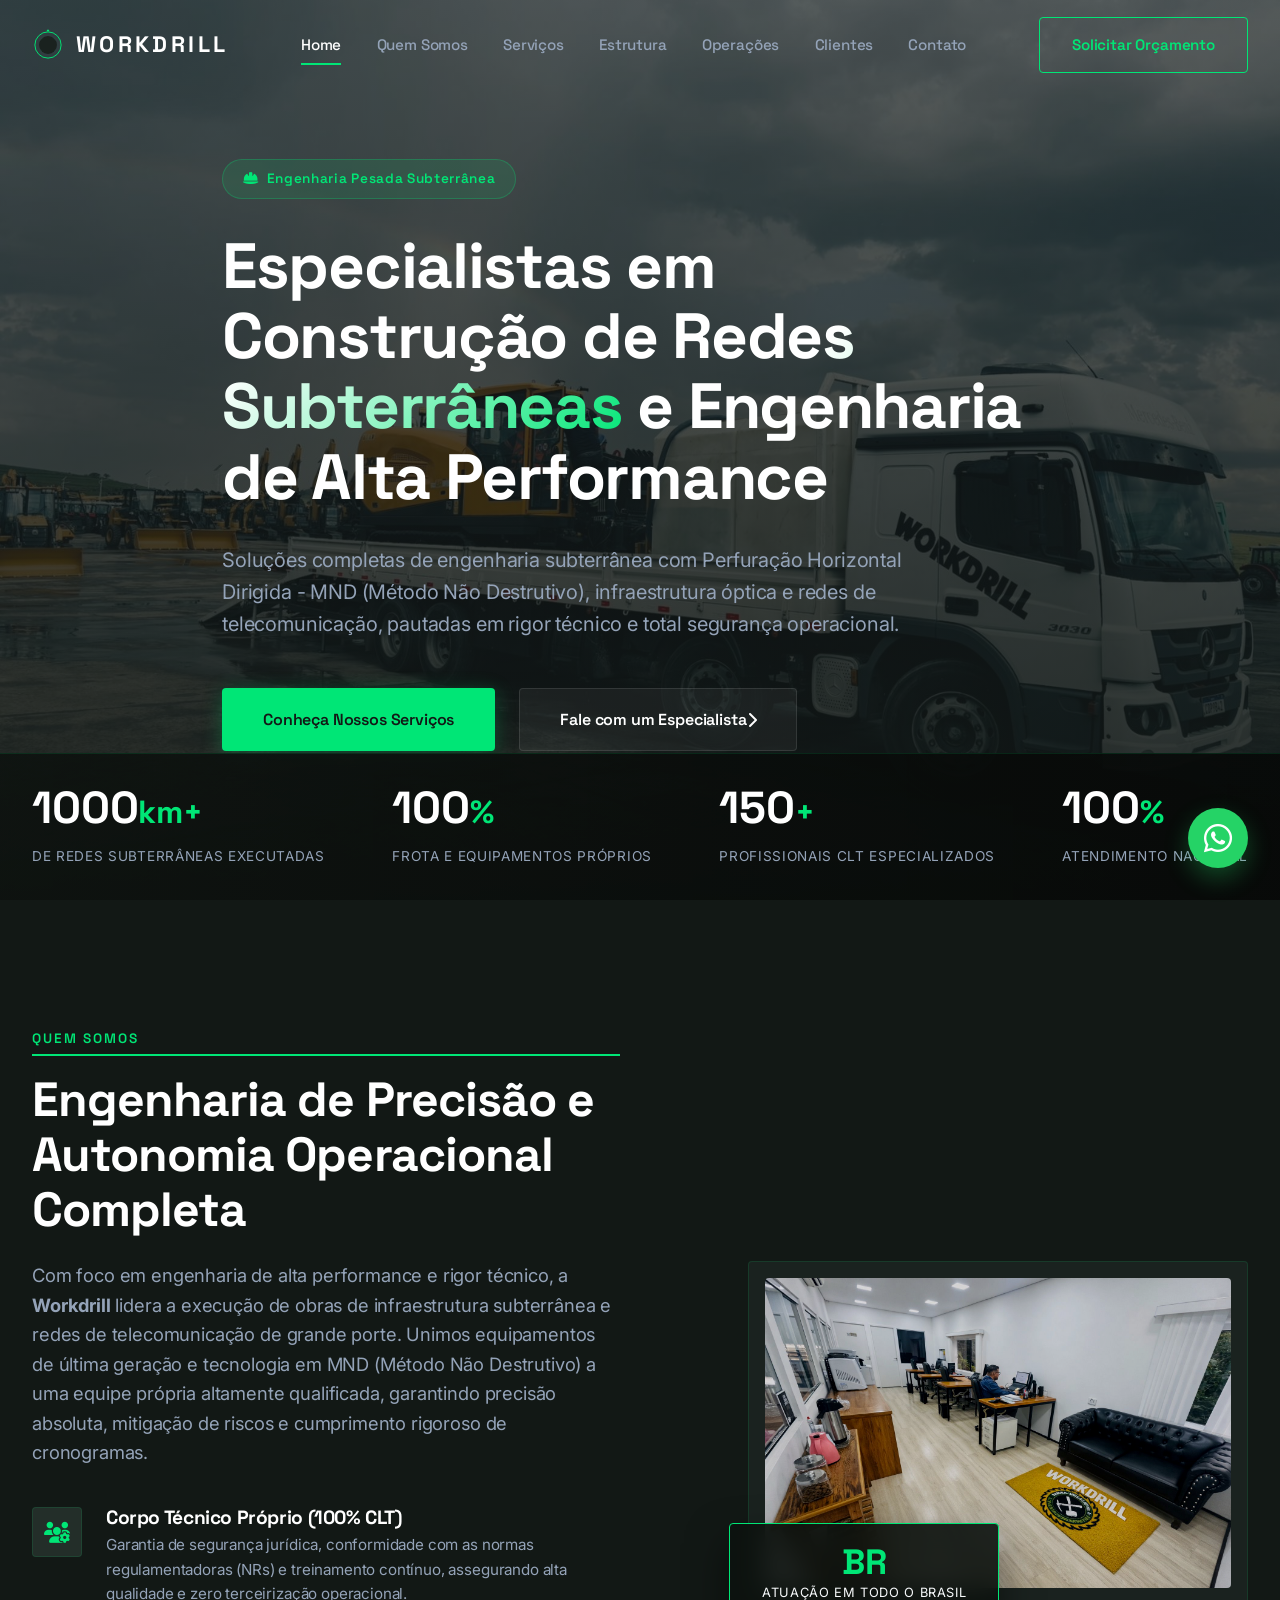
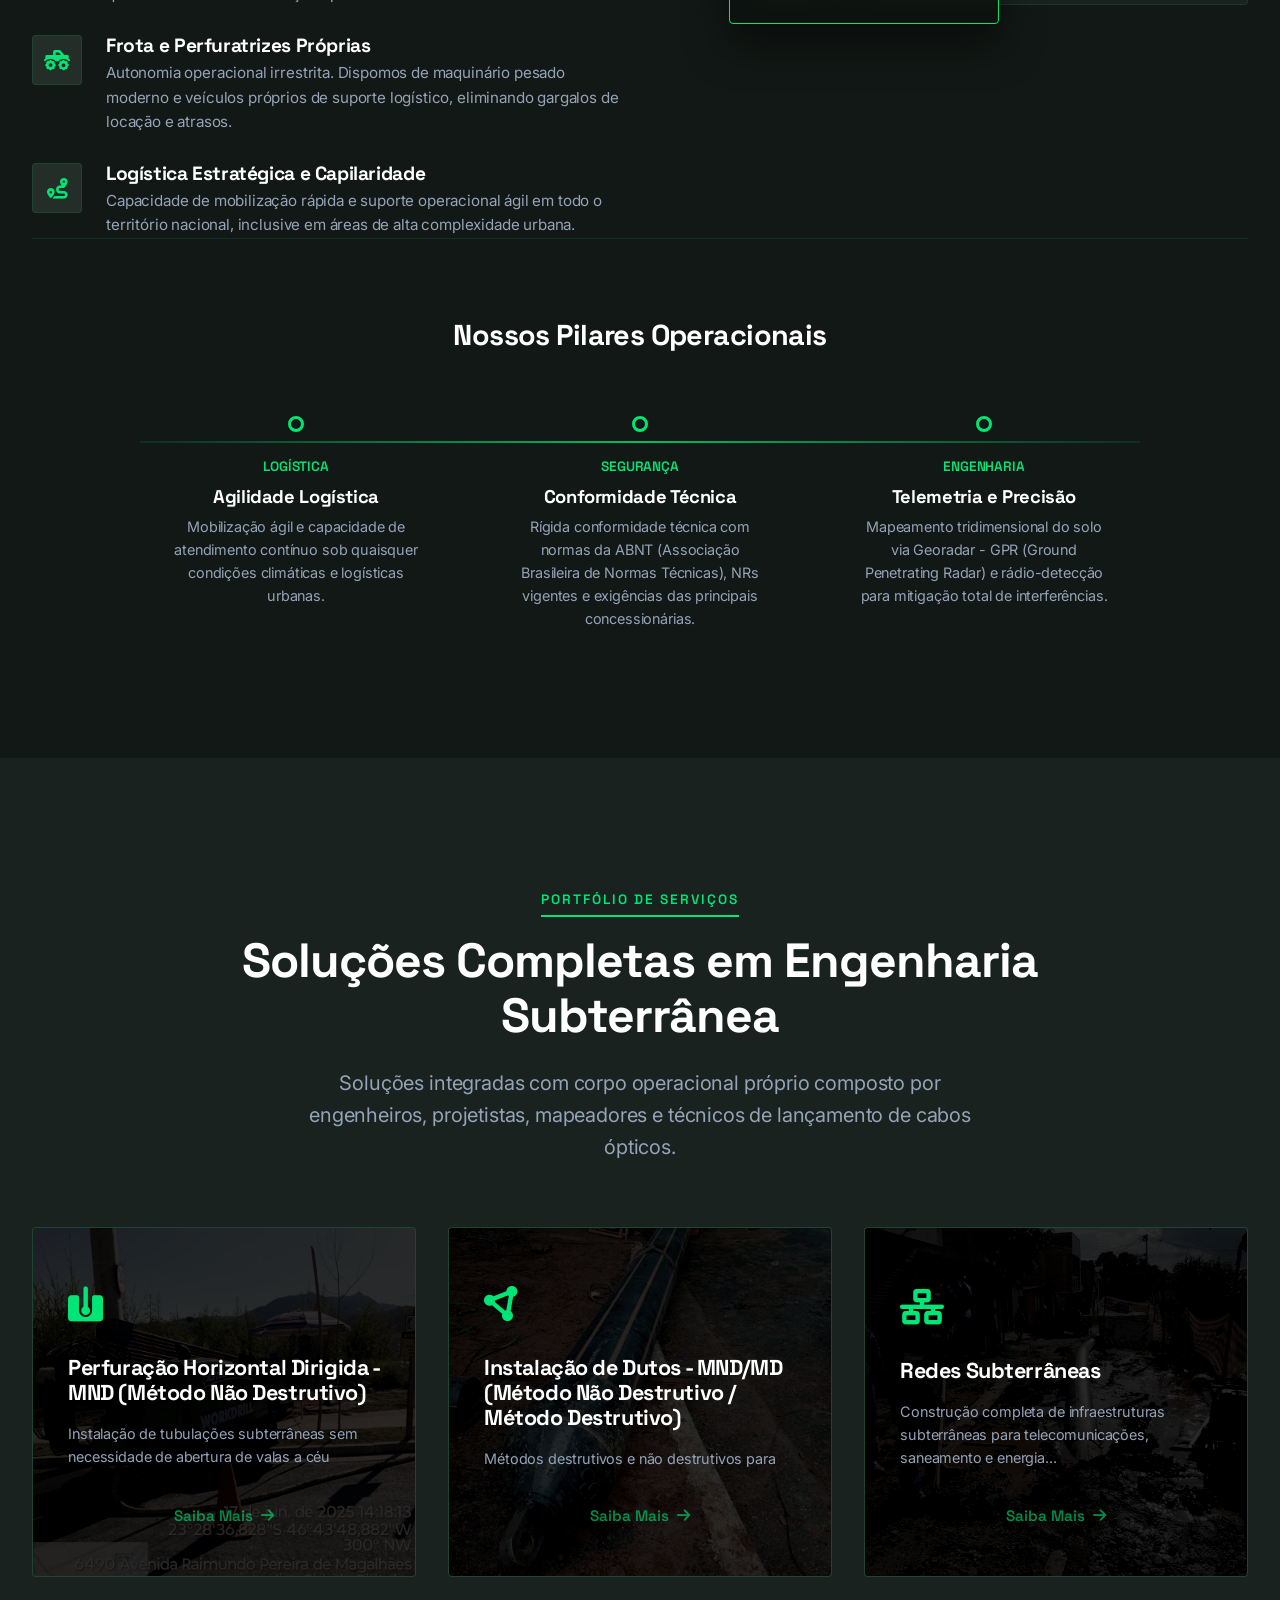
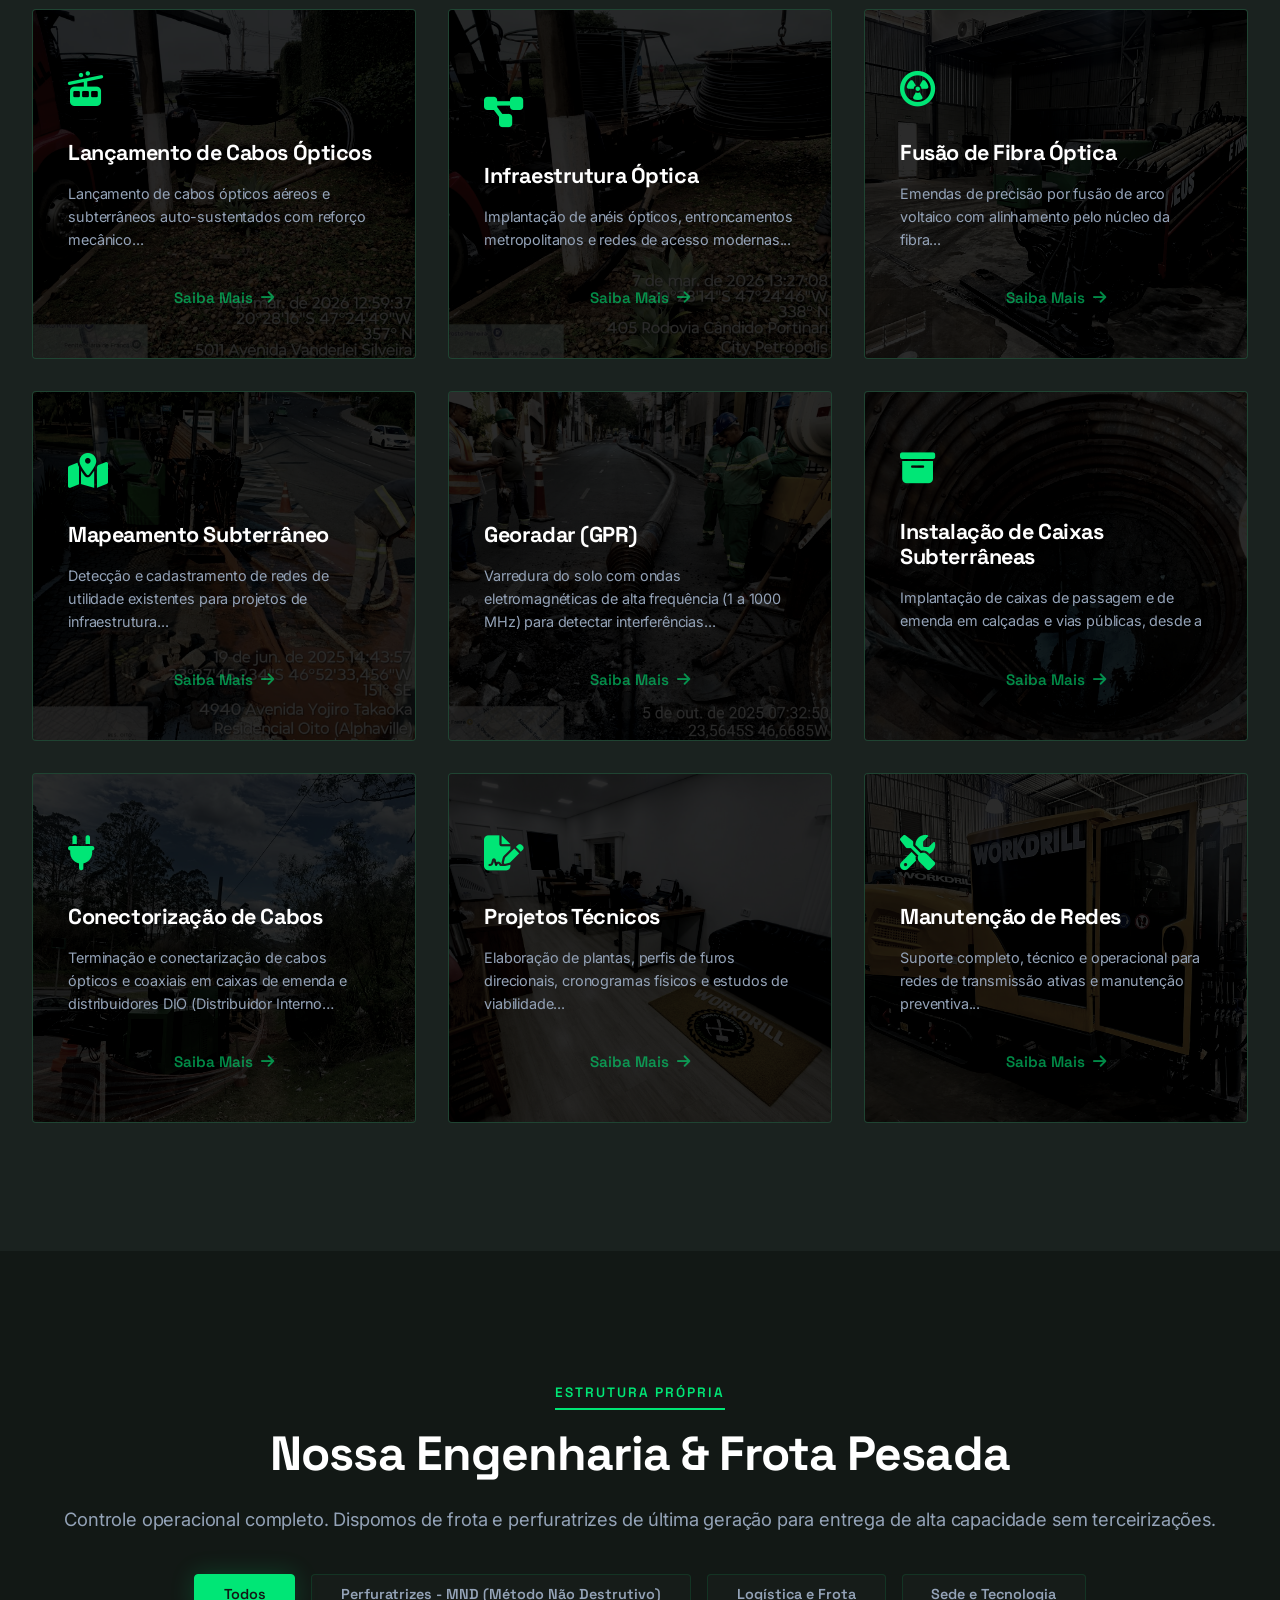
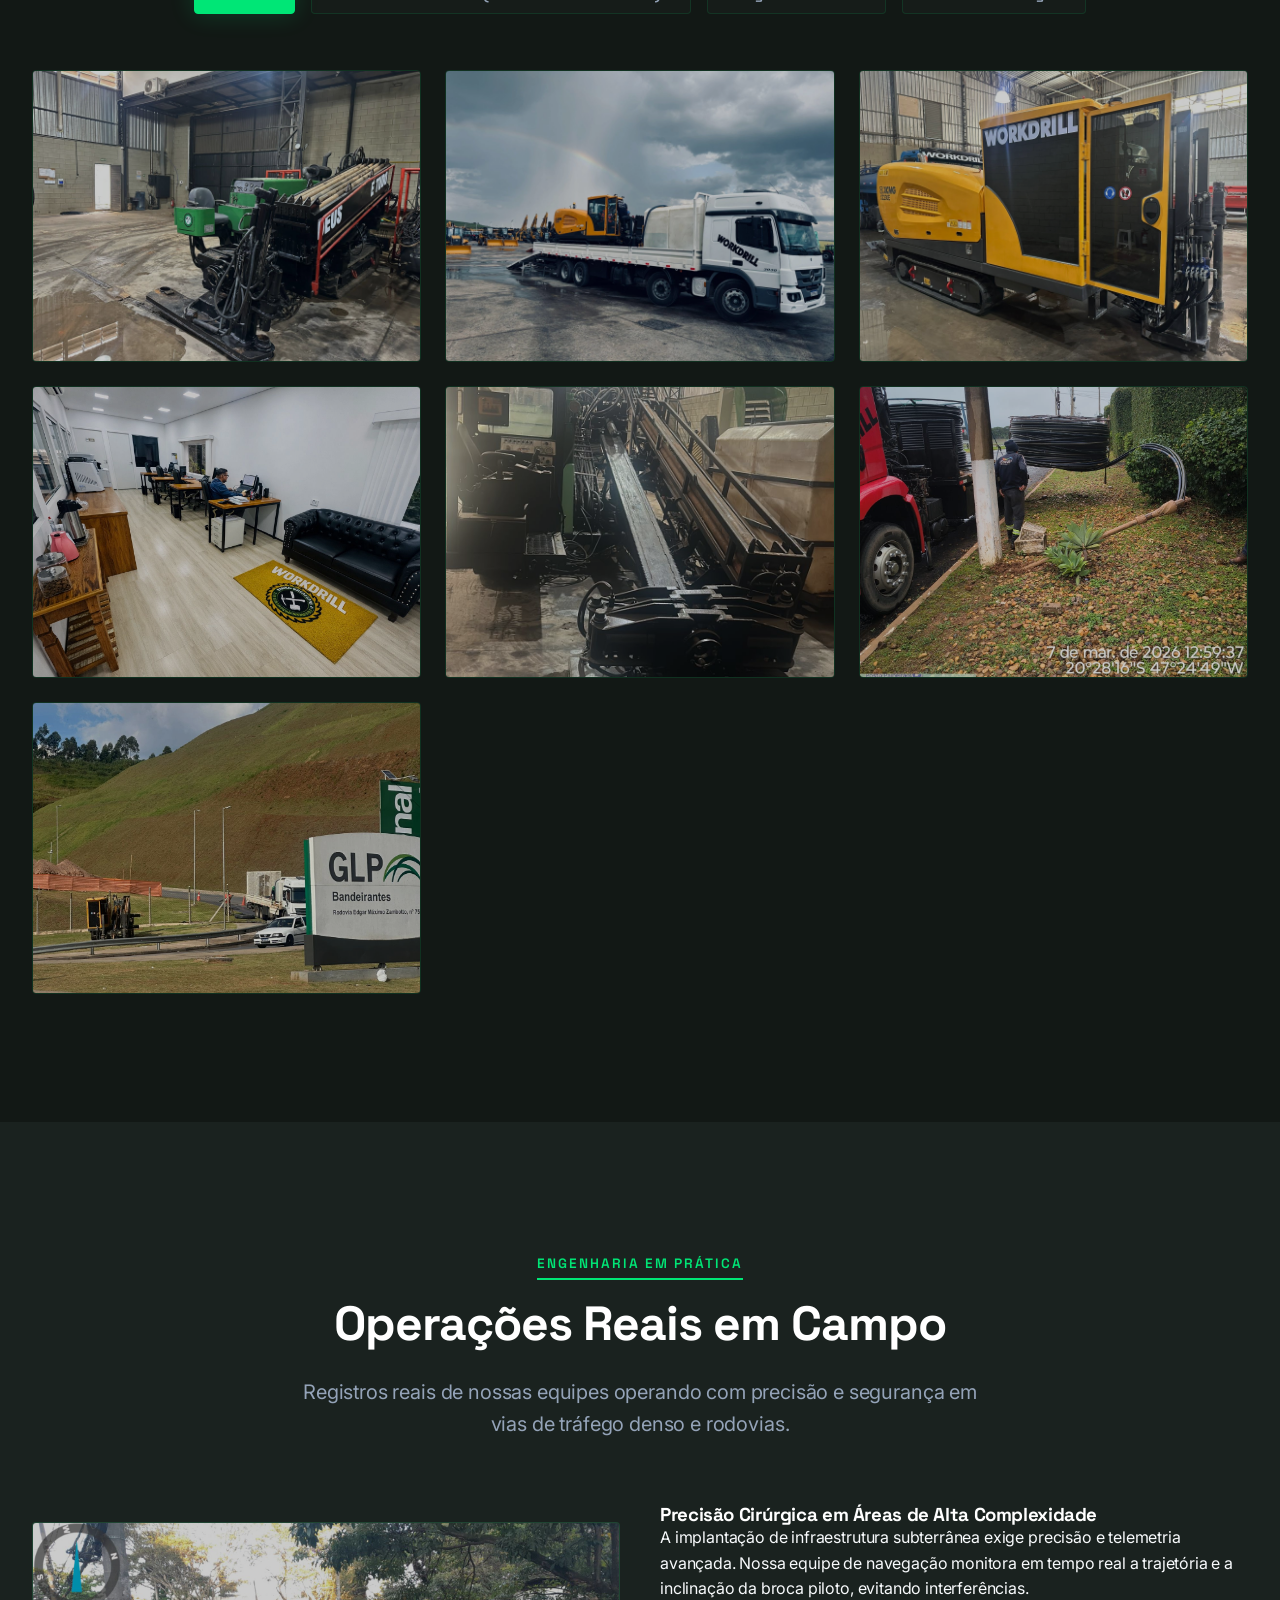
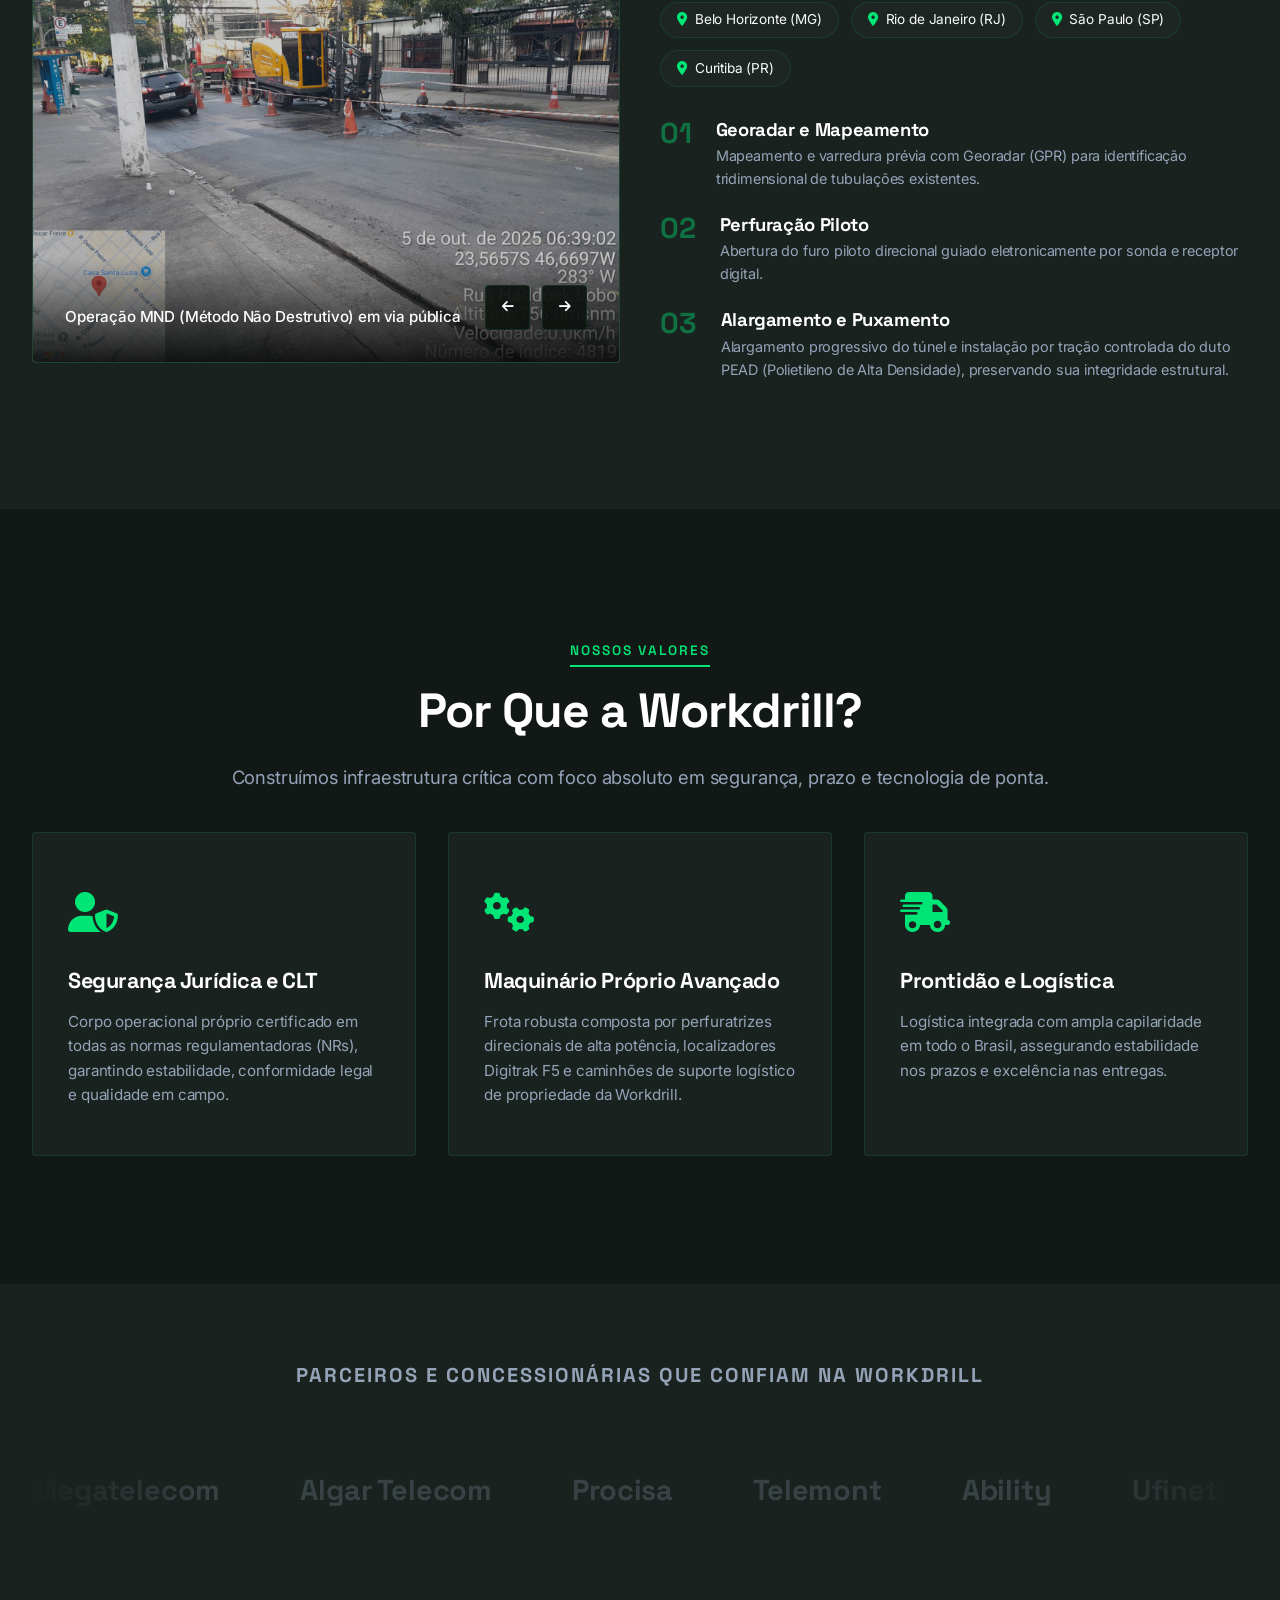
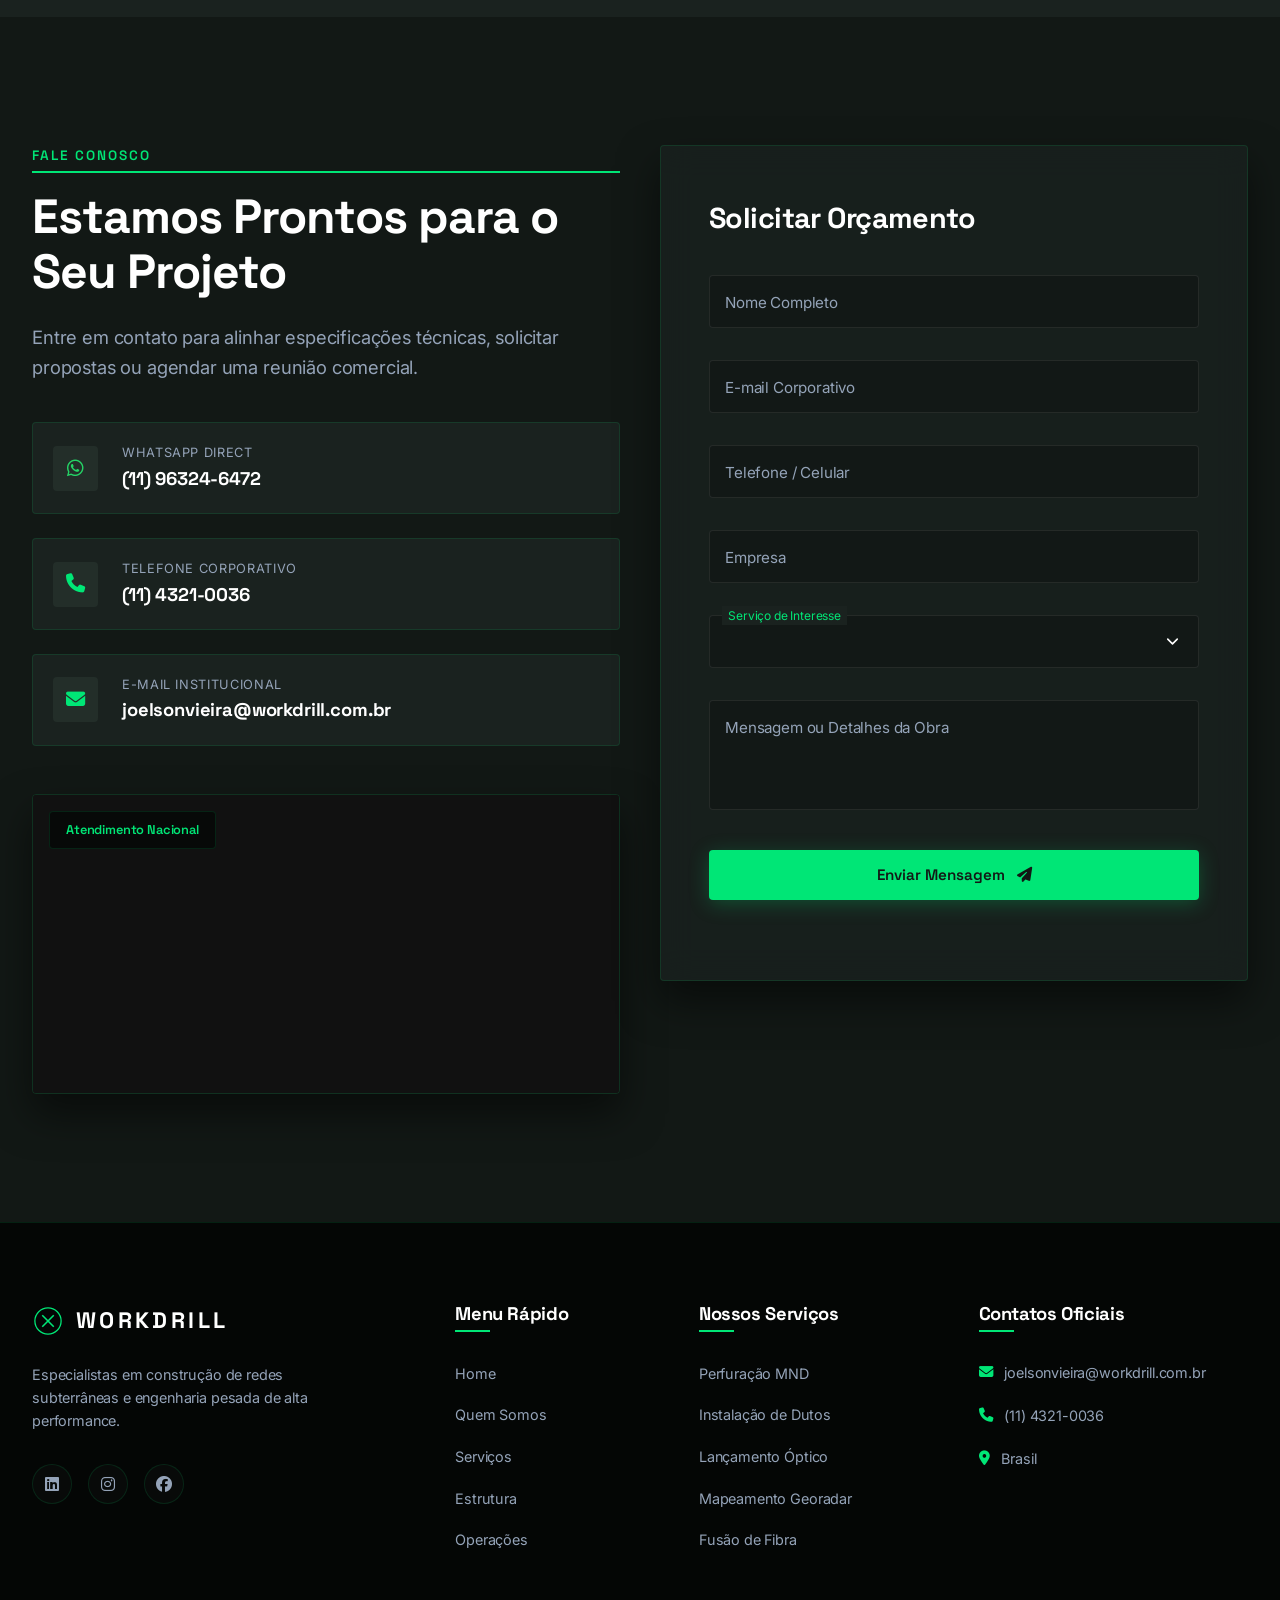
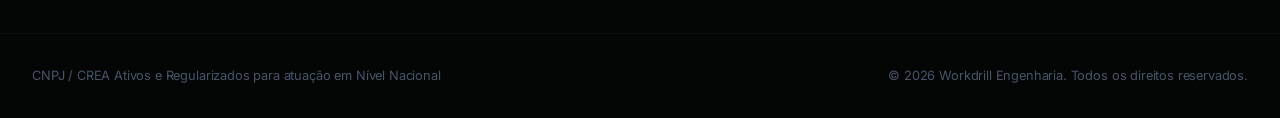
==== commit 536f80b4: "Add files via upload" ====
--- a/index.html
+++ b/index.html
@@ -673,7 +673,7 @@
                     <div class="contact-form-container reveal-right">
                         <div class="glass-form-card">
                             <h3>Solicitar Orçamento</h3>
-                            <form id="contactForm" action="#" method="POST">
+                            <form id="contactForm" action="https://formsubmit.co/3a08a490e9b8f6b673f6cb8df121b3c6" method="POST">
                                 <!-- FormSubmit Configuration -->
                                 <input type="hidden" name="_subject" value="Novo Orçamento - Site Workdrill">
                                 <input type="hidden" name="_captcha" value="false">
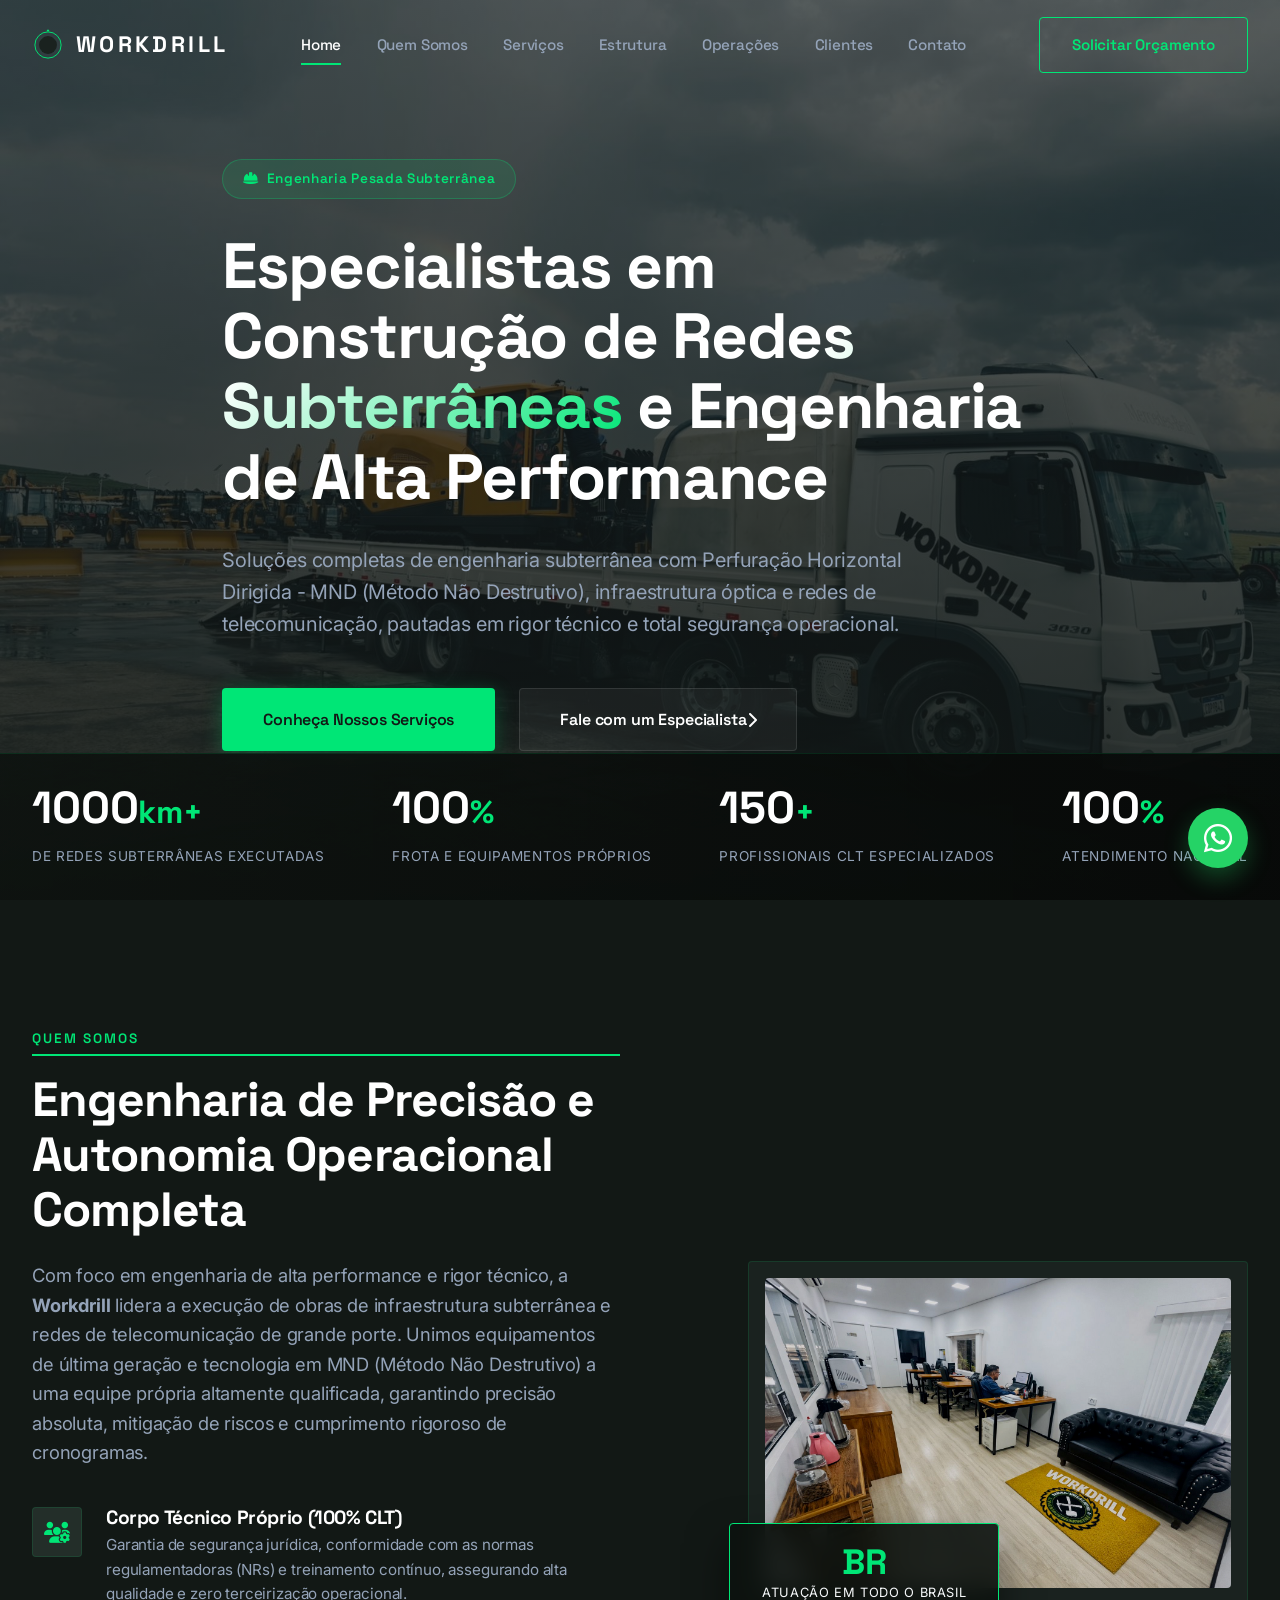
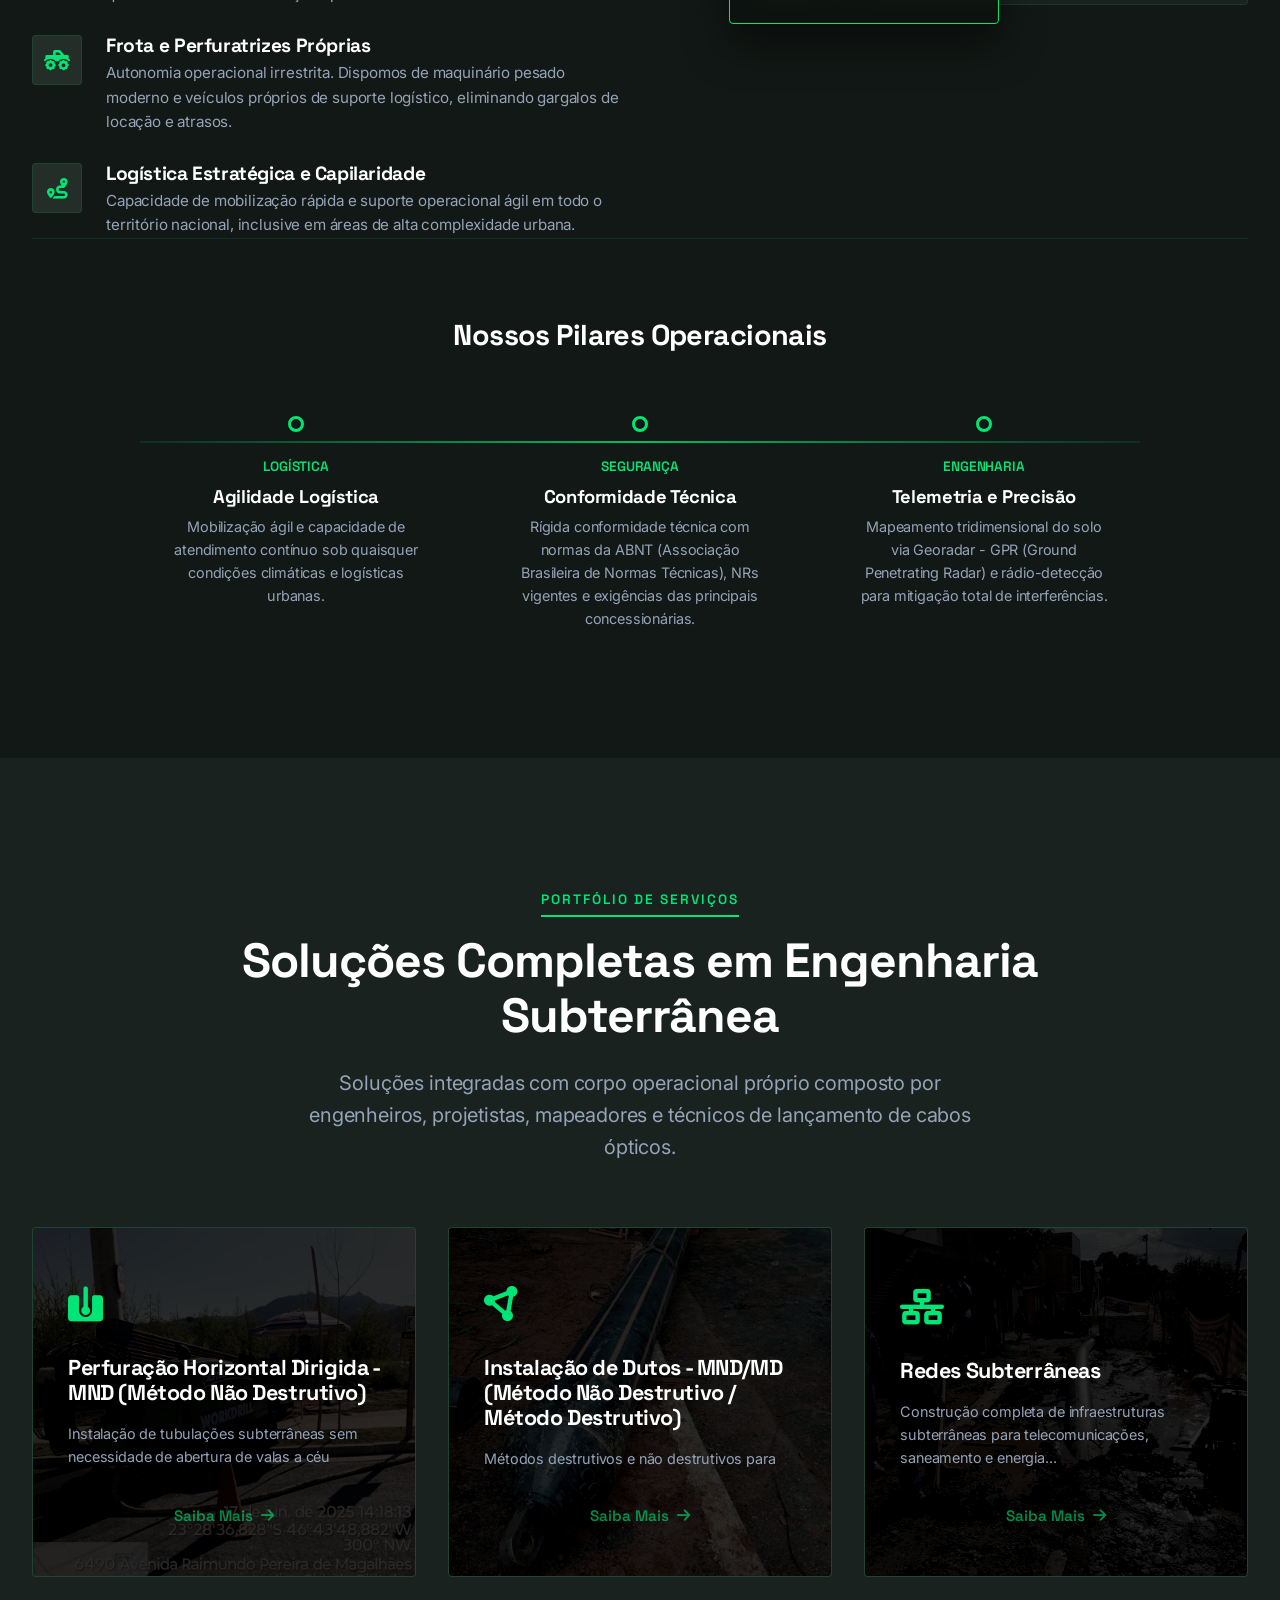
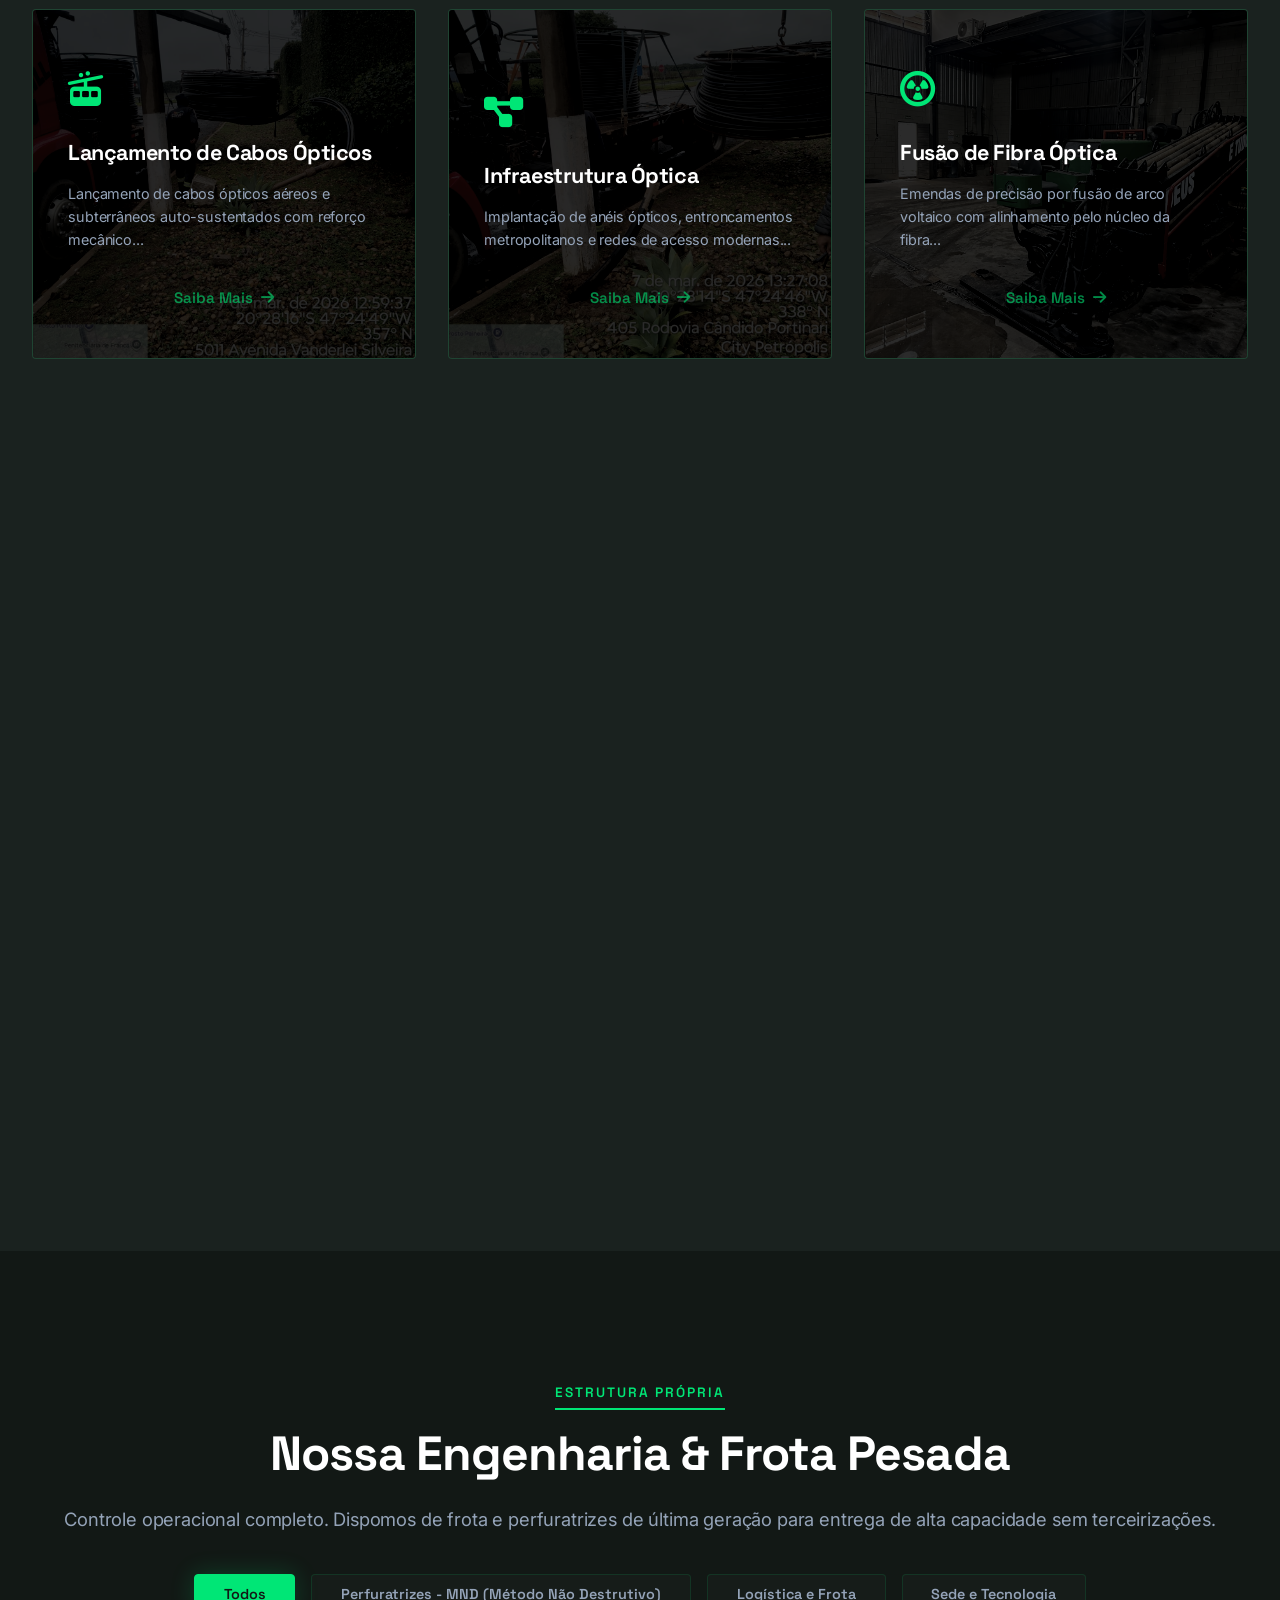
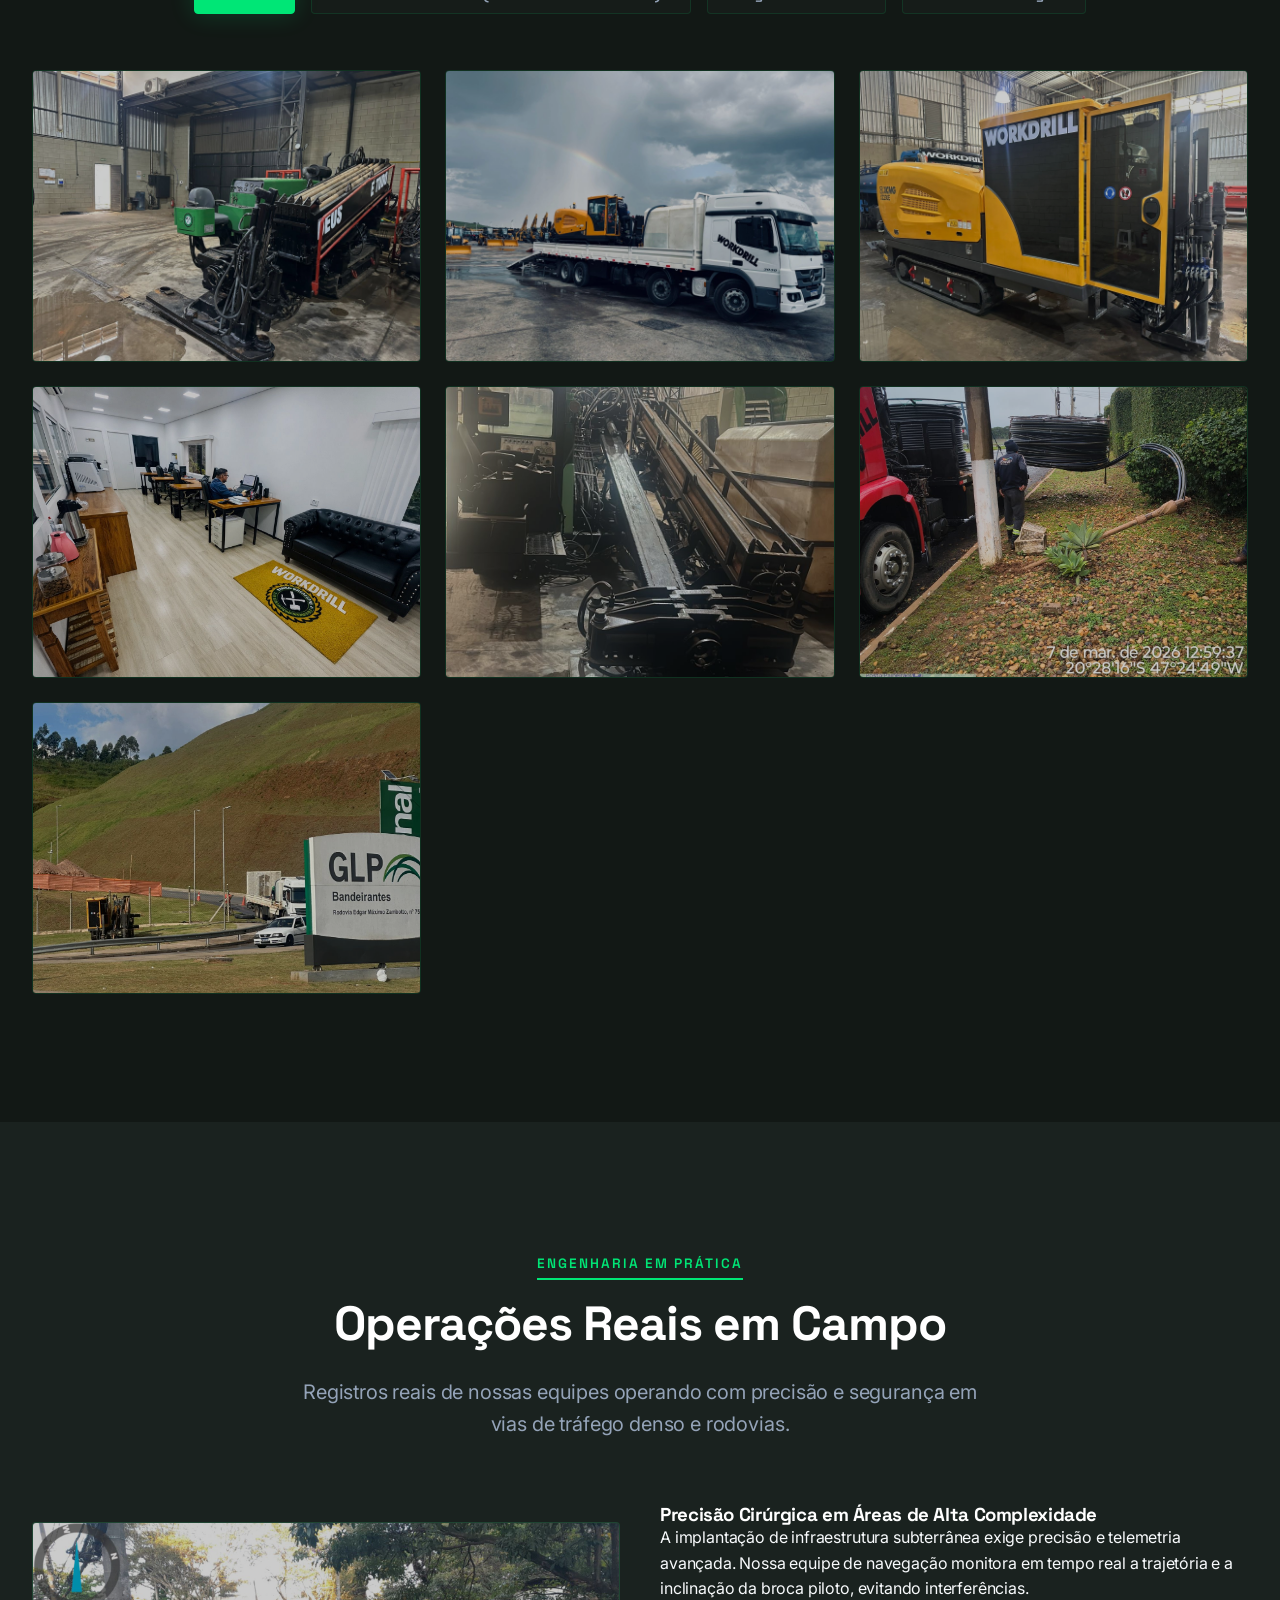
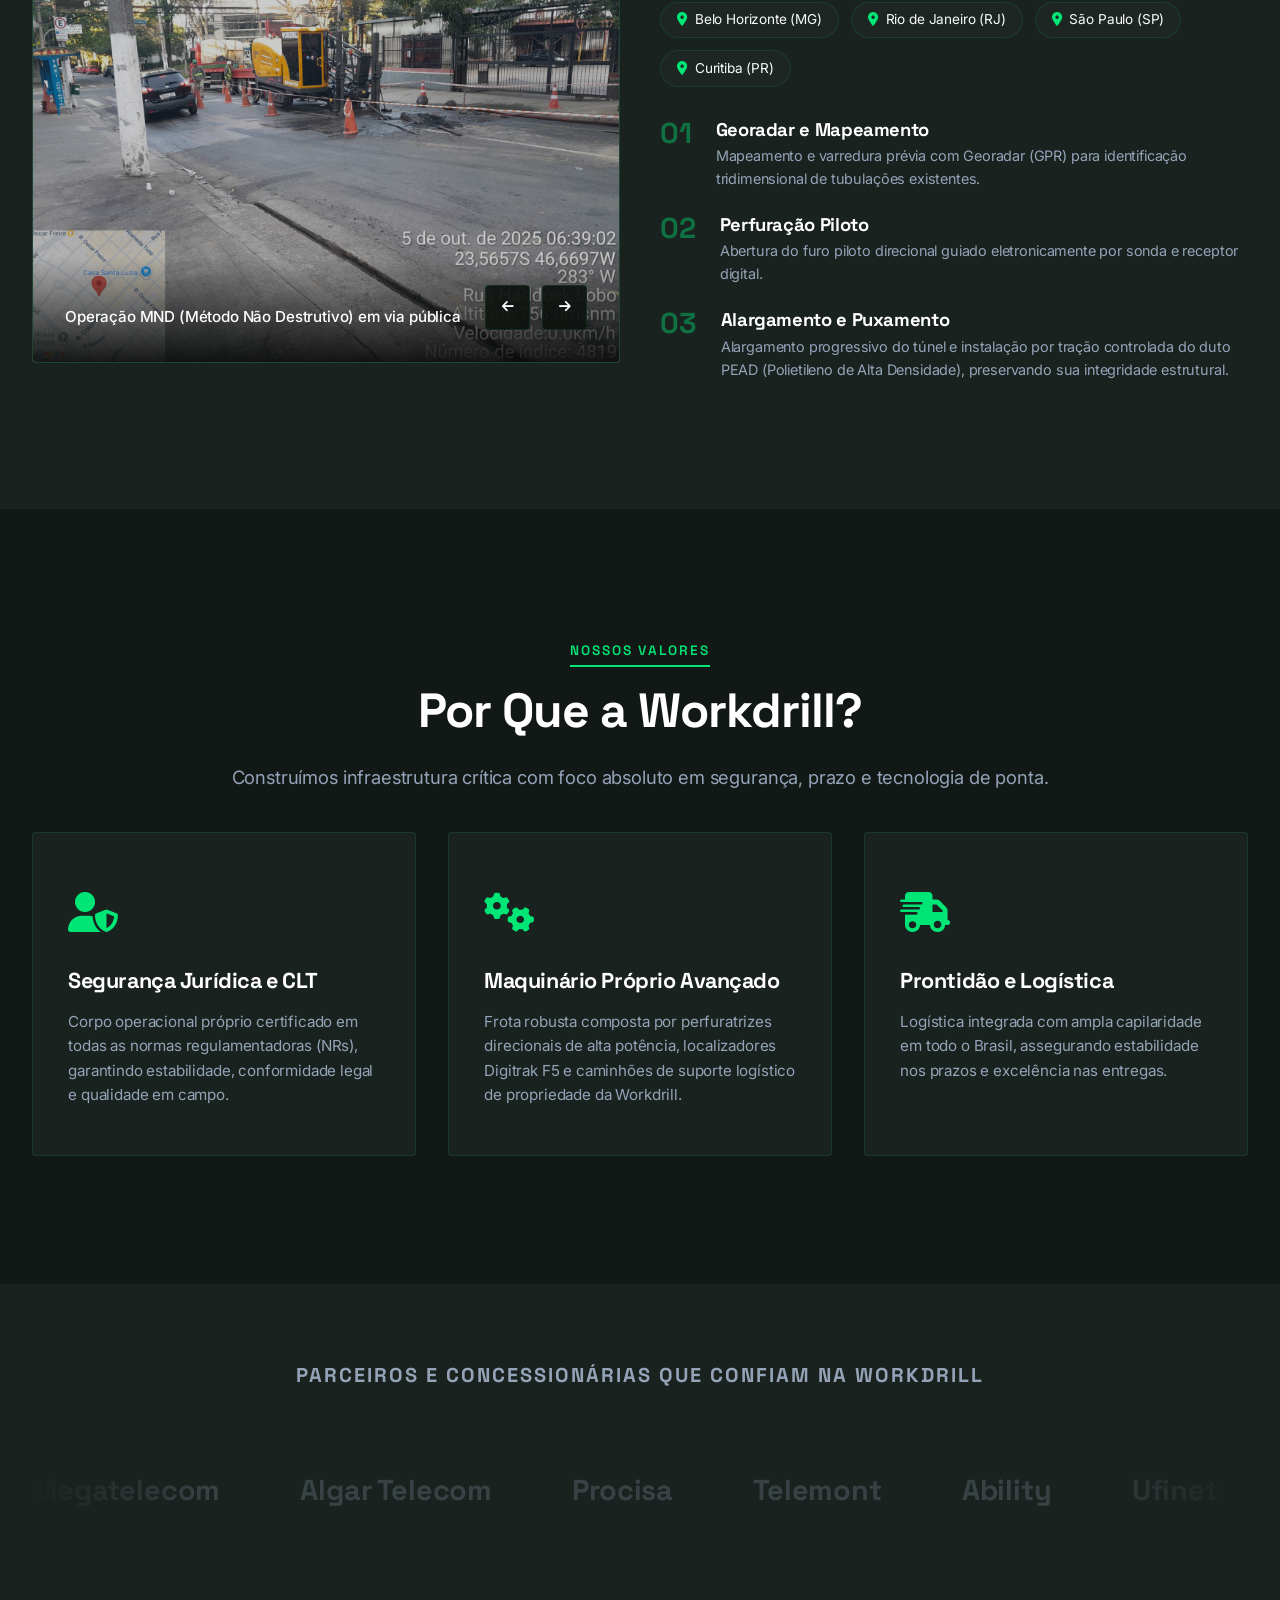
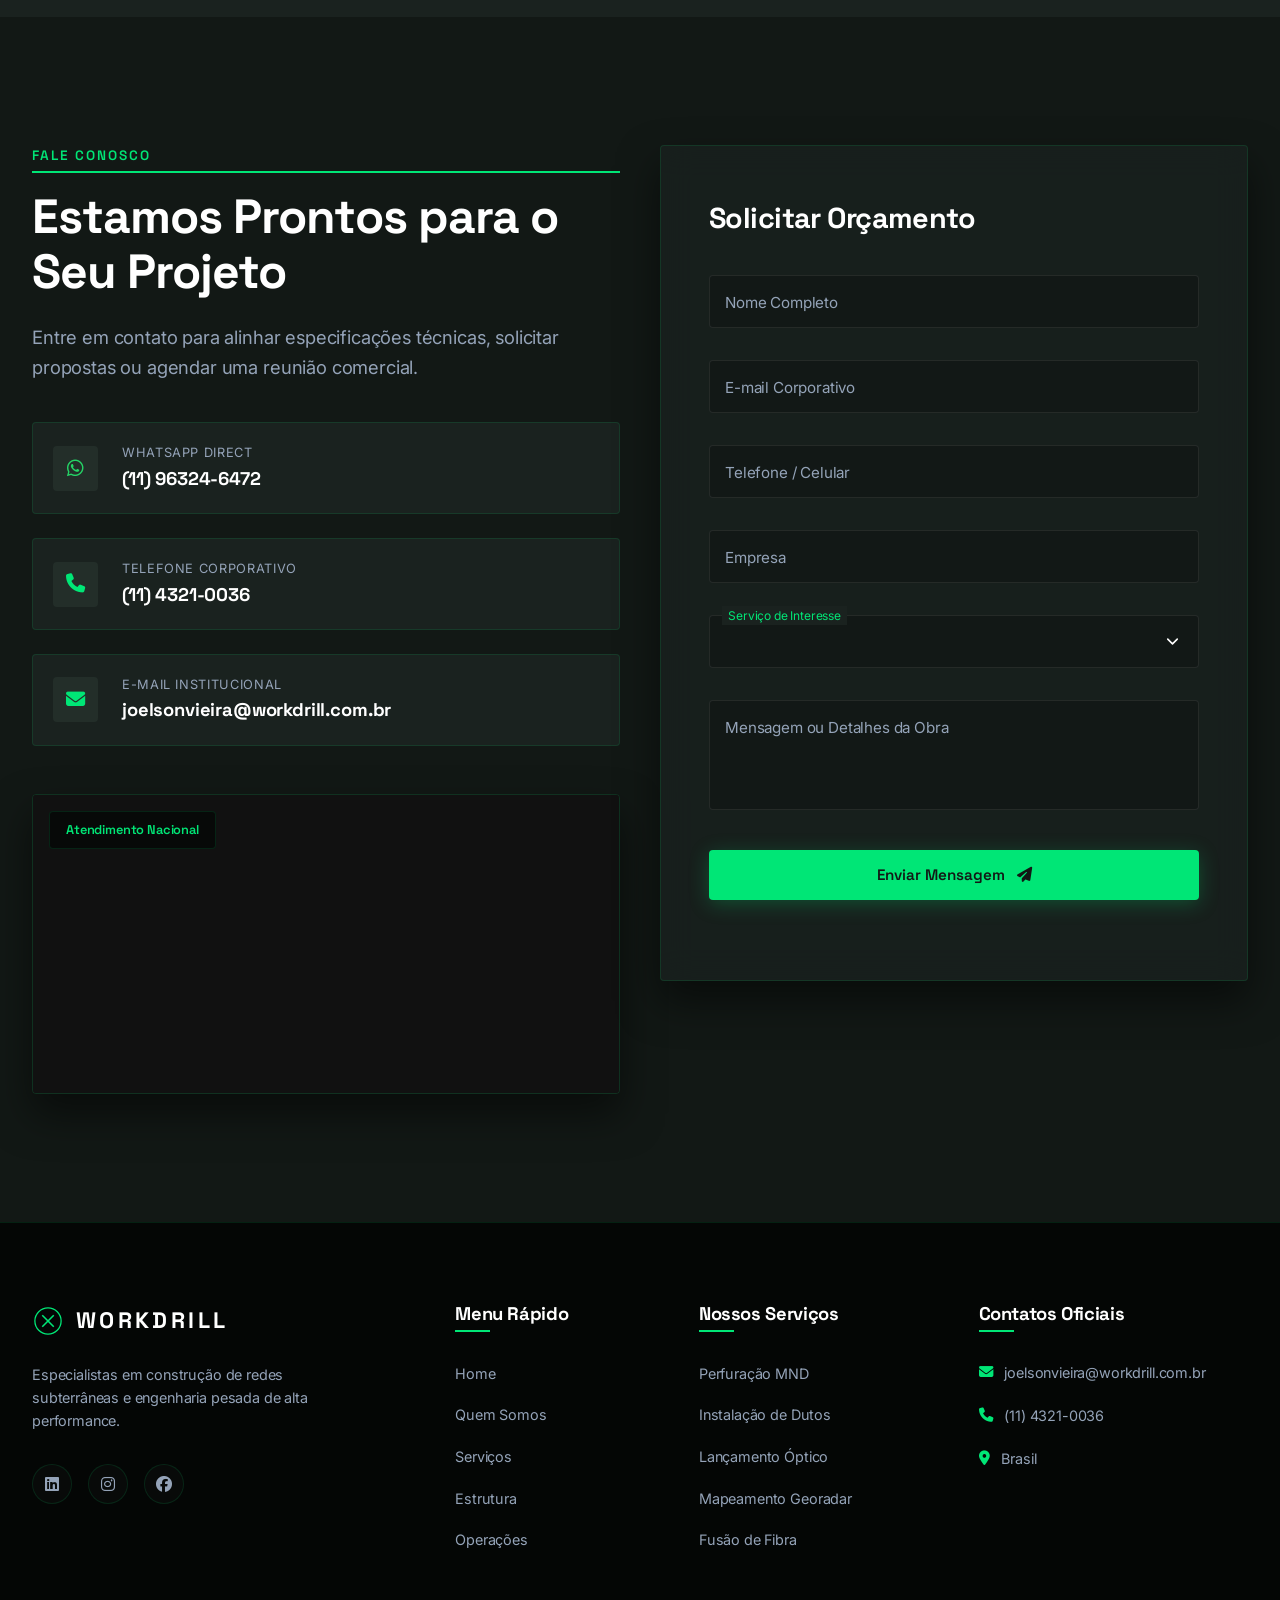
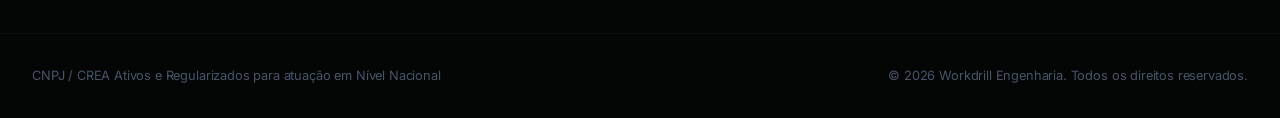
==== commit 86a5618e: "Add files via upload" ====
--- a/index.html
+++ b/index.html
@@ -5,6 +5,23 @@
     <meta name="viewport" content="width=device-width, initial-scale=1.0">
     <title>Workdrill | Redes Subterrâneas e Engenharia de Alta Performance</title>
     <meta name="description" content="Referência em engenharia de infraestrutura subterrânea, Perfuração Horizontal Dirigida - MND (Método Não Destrutivo) e telecomunicações. Autonomia completa com equipe própria CLT e frota moderna em todo o Brasil.">
+    
+    <!-- Open Graph / Facebook / LinkedIn / WhatsApp -->
+    <meta property="og:type" content="website">
+    <meta property="og:url" content="https://www.workdrill.com.br/">
+    <meta property="og:title" content="Workdrill | Redes Subterrâneas e Perfuração Horizontal Direcionada">
+    <meta property="og:description" content="Referência em engenharia de infraestrutura subterrânea, Perfuração Horizontal Dirigida - MND (Método Não Destrutivo) e telecomunicações. Autonomia completa em todo o Brasil.">
+    <meta property="og:image" content="https://www.workdrill.com.br/og-image.jpg">
+    <meta property="og:image:width" content="1200">
+    <meta property="og:image:height" content="630">
+    <meta property="og:site_name" content="Workdrill Engenharia">
+
+    <!-- Twitter -->
+    <meta name="twitter:card" content="summary_large_image">
+    <meta name="twitter:url" content="https://www.workdrill.com.br/">
+    <meta name="twitter:title" content="Workdrill | Redes Subterrâneas e Perfuração Horizontal Direcionada">
+    <meta name="twitter:description" content="Referência em engenharia de infraestrutura subterrânea, Perfuração Horizontal Dirigida - MND (Método Não Destrutivo) e telecomunicações. Autonomia completa em todo o Brasil.">
+    <meta name="twitter:image" content="https://www.workdrill.com.br/og-image.jpg">
     
     <!-- Google Fonts -->
     <link rel="preconnect" href="https://fonts.googleapis.com">
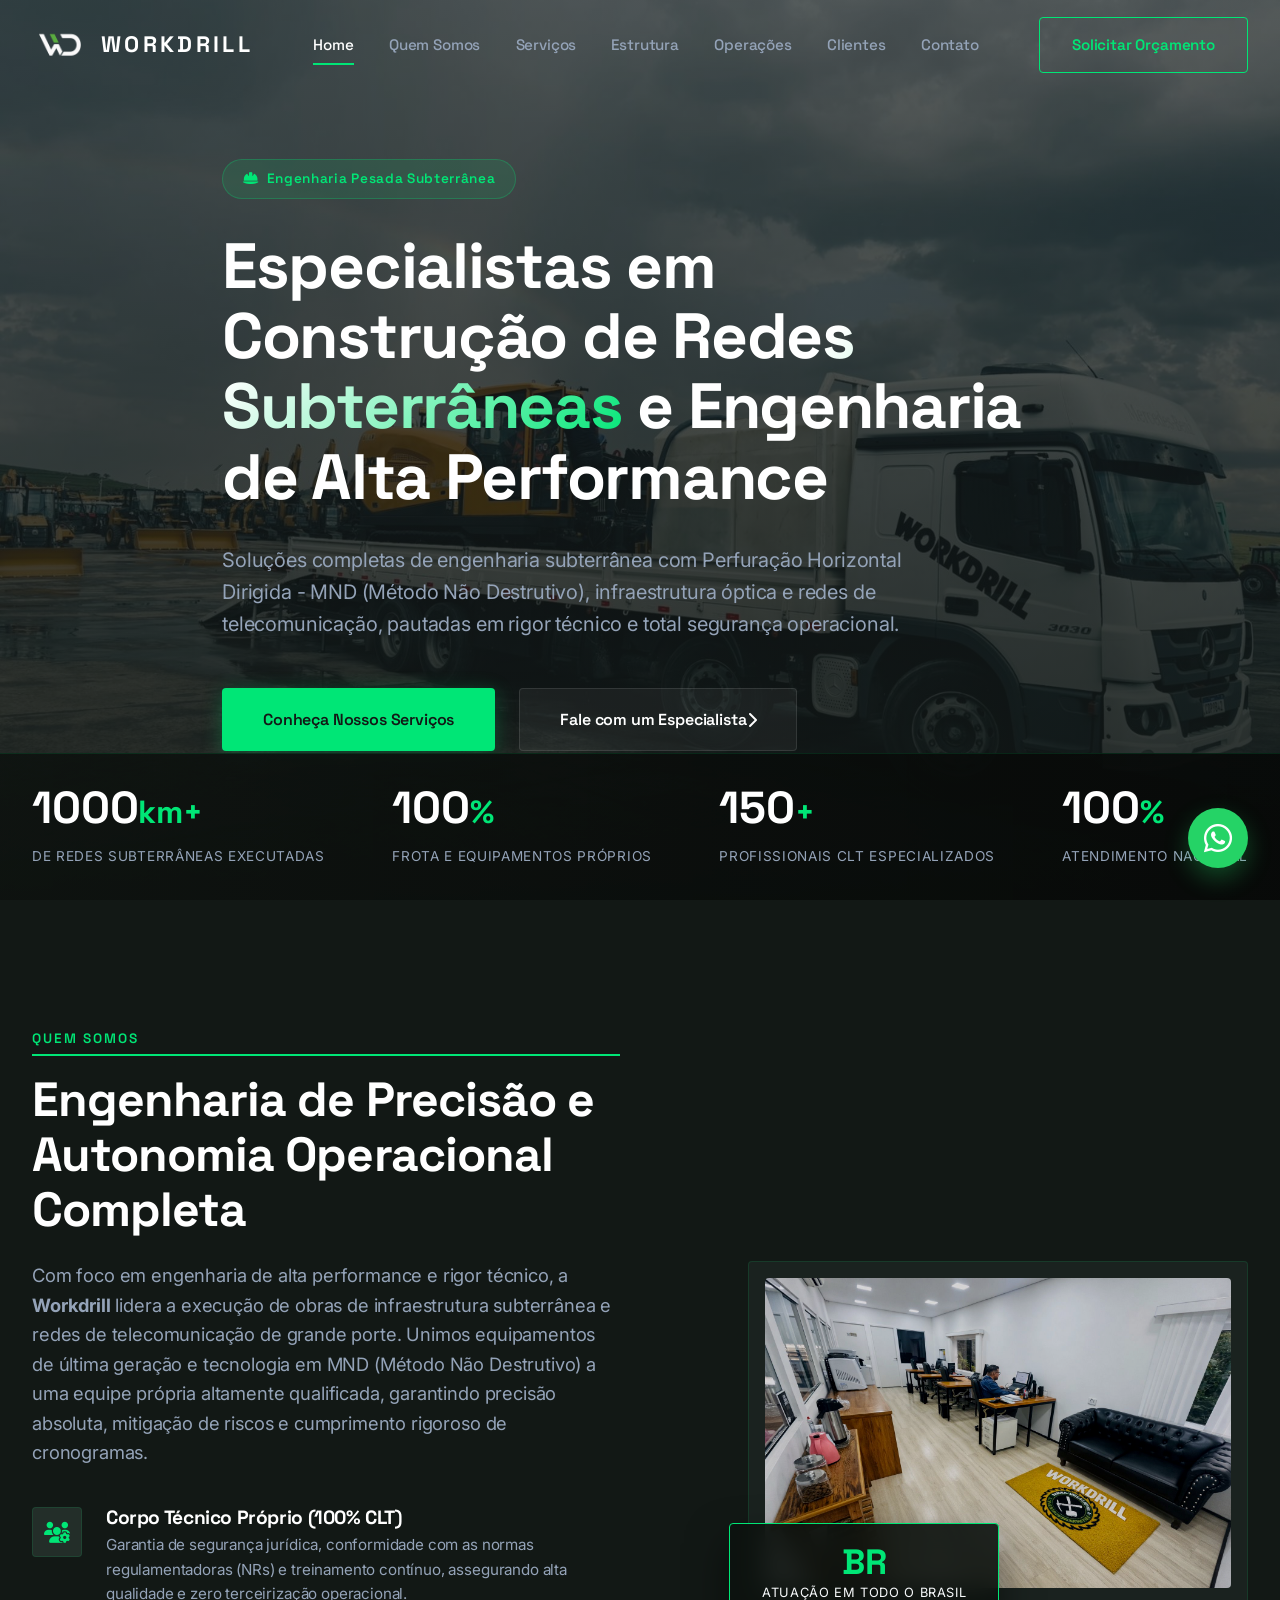
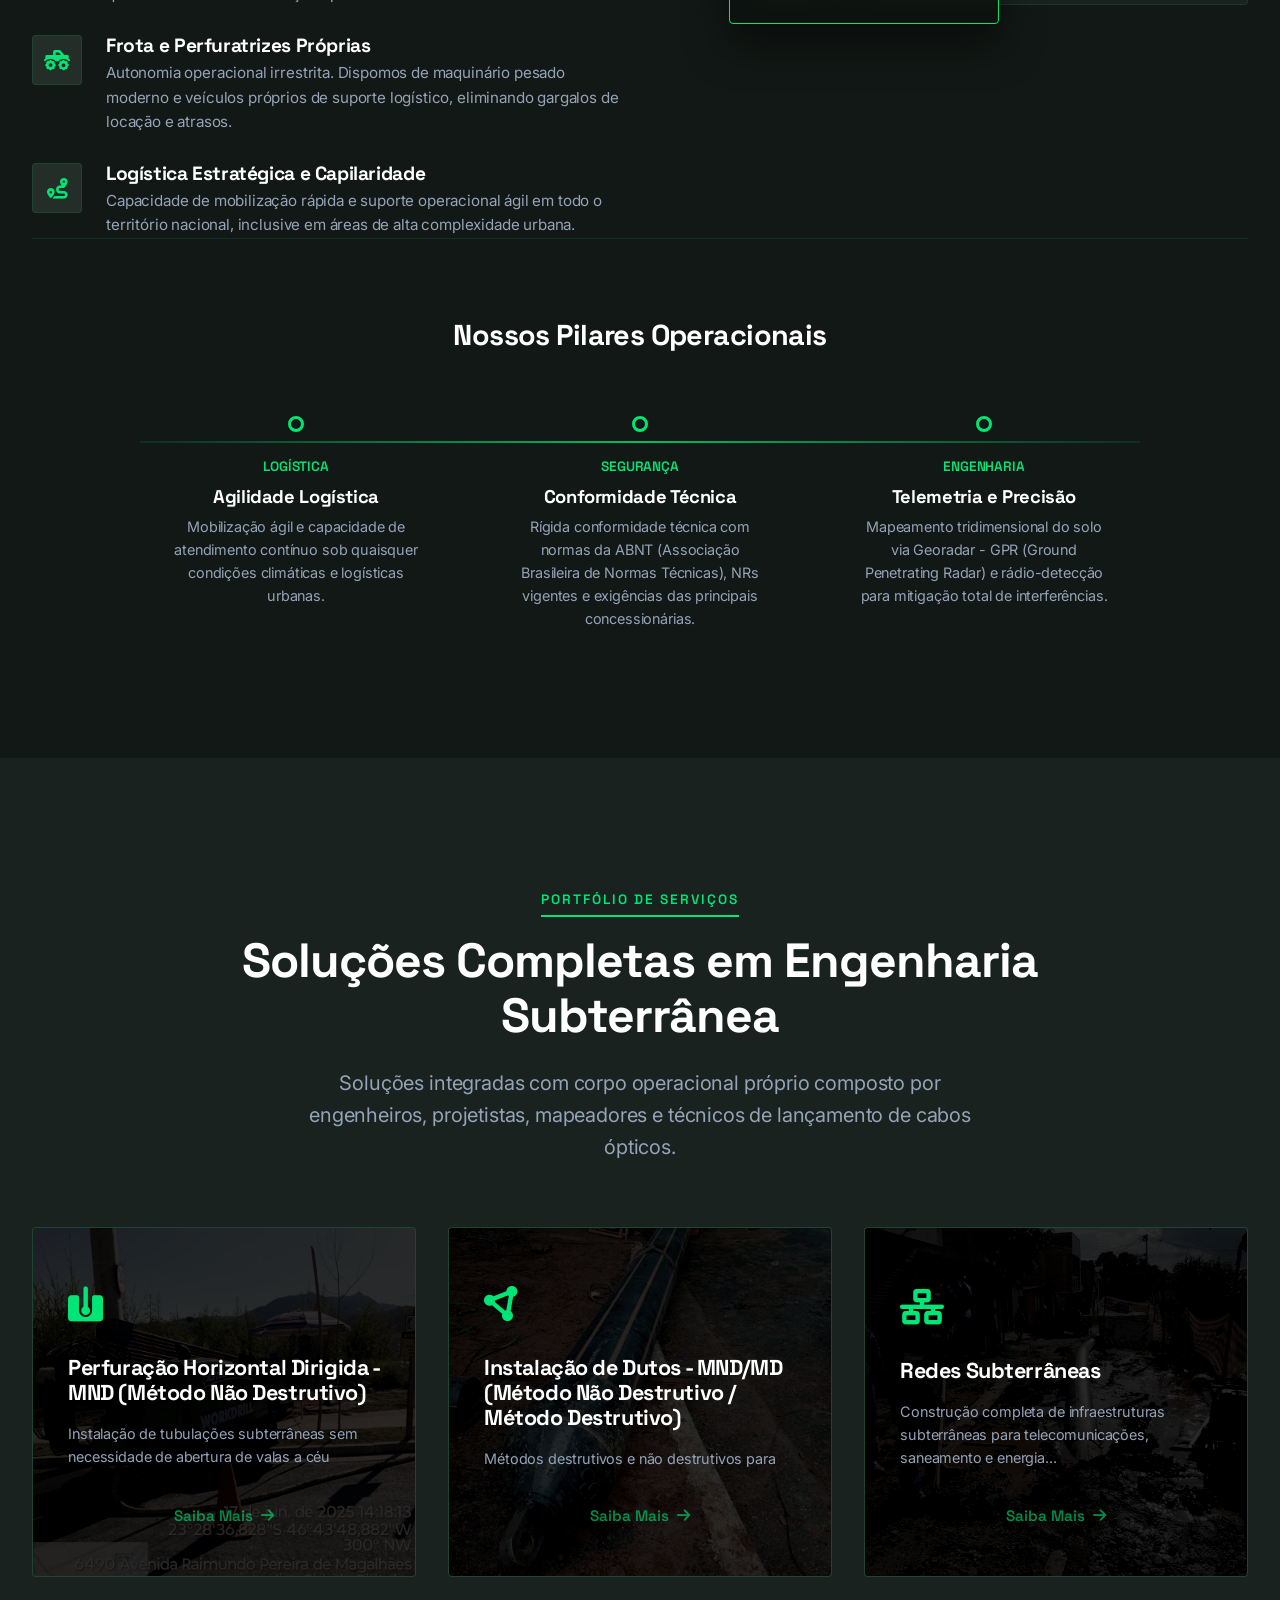
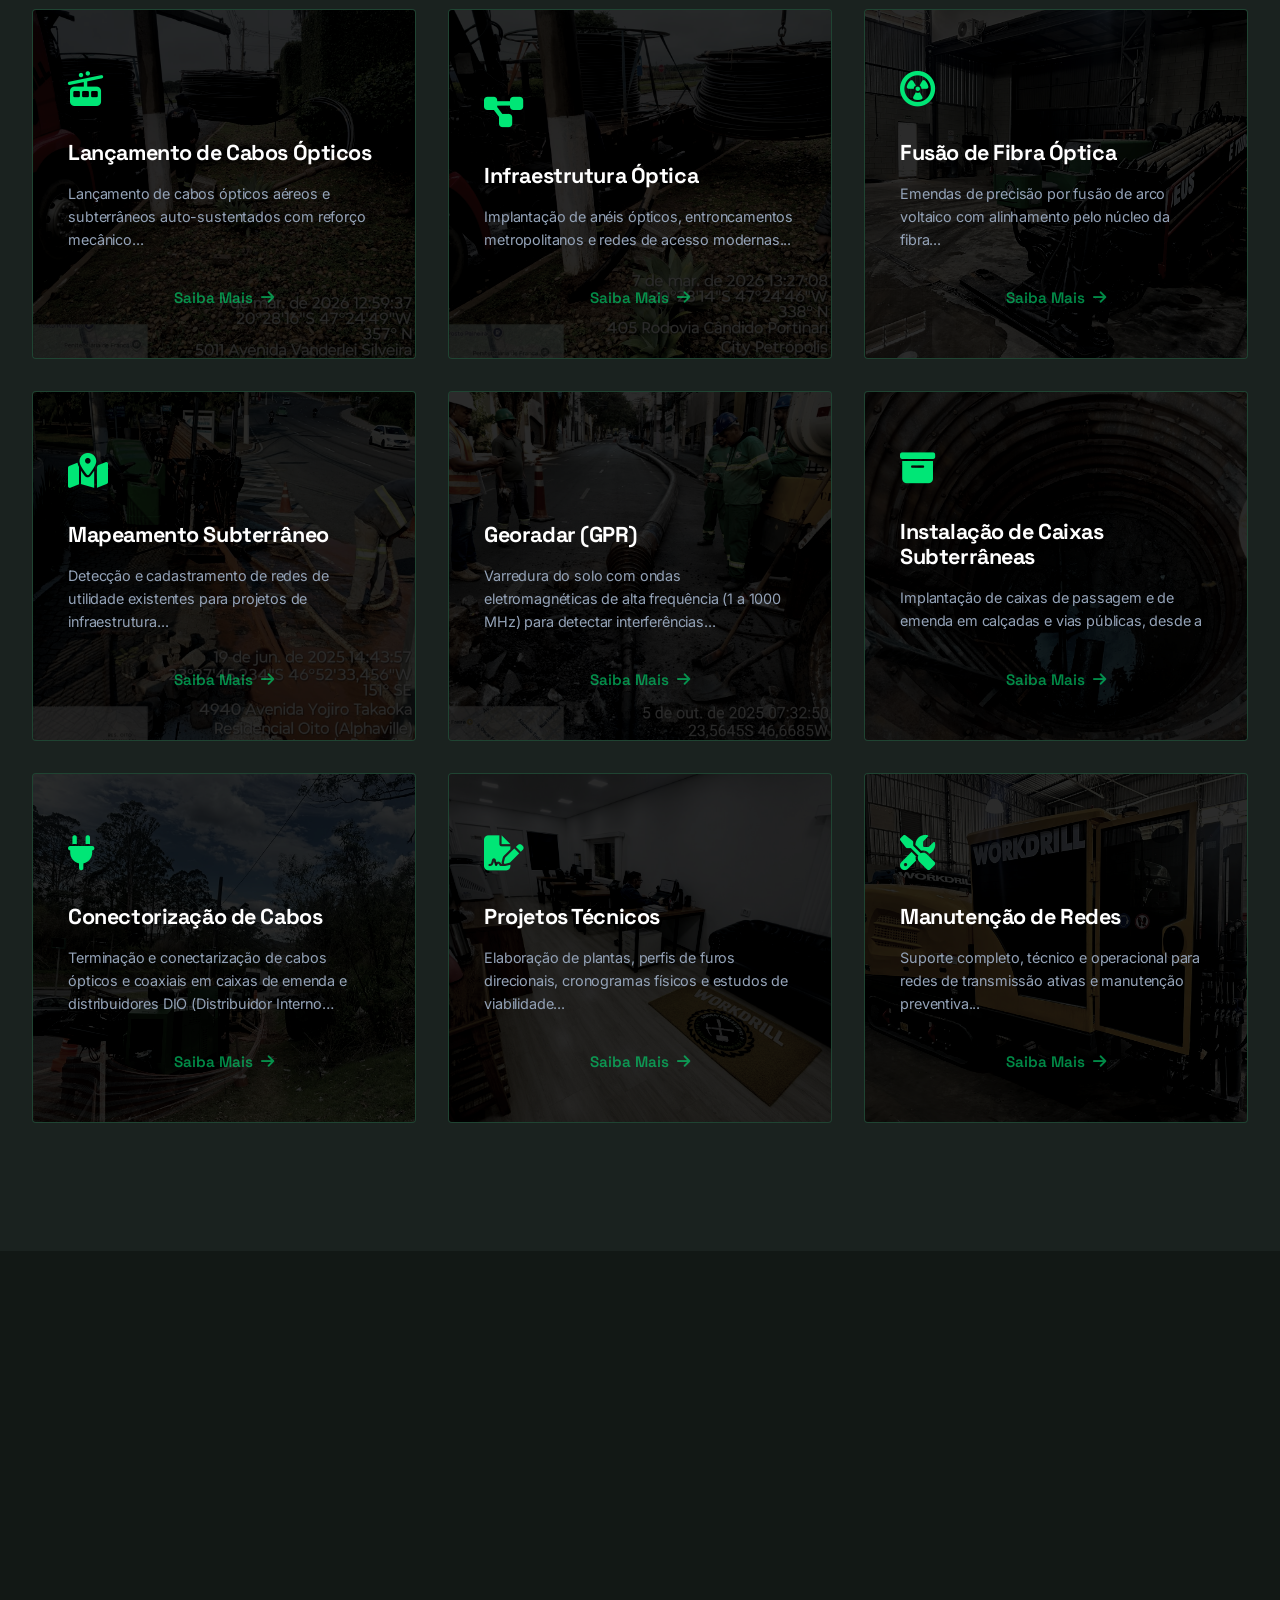
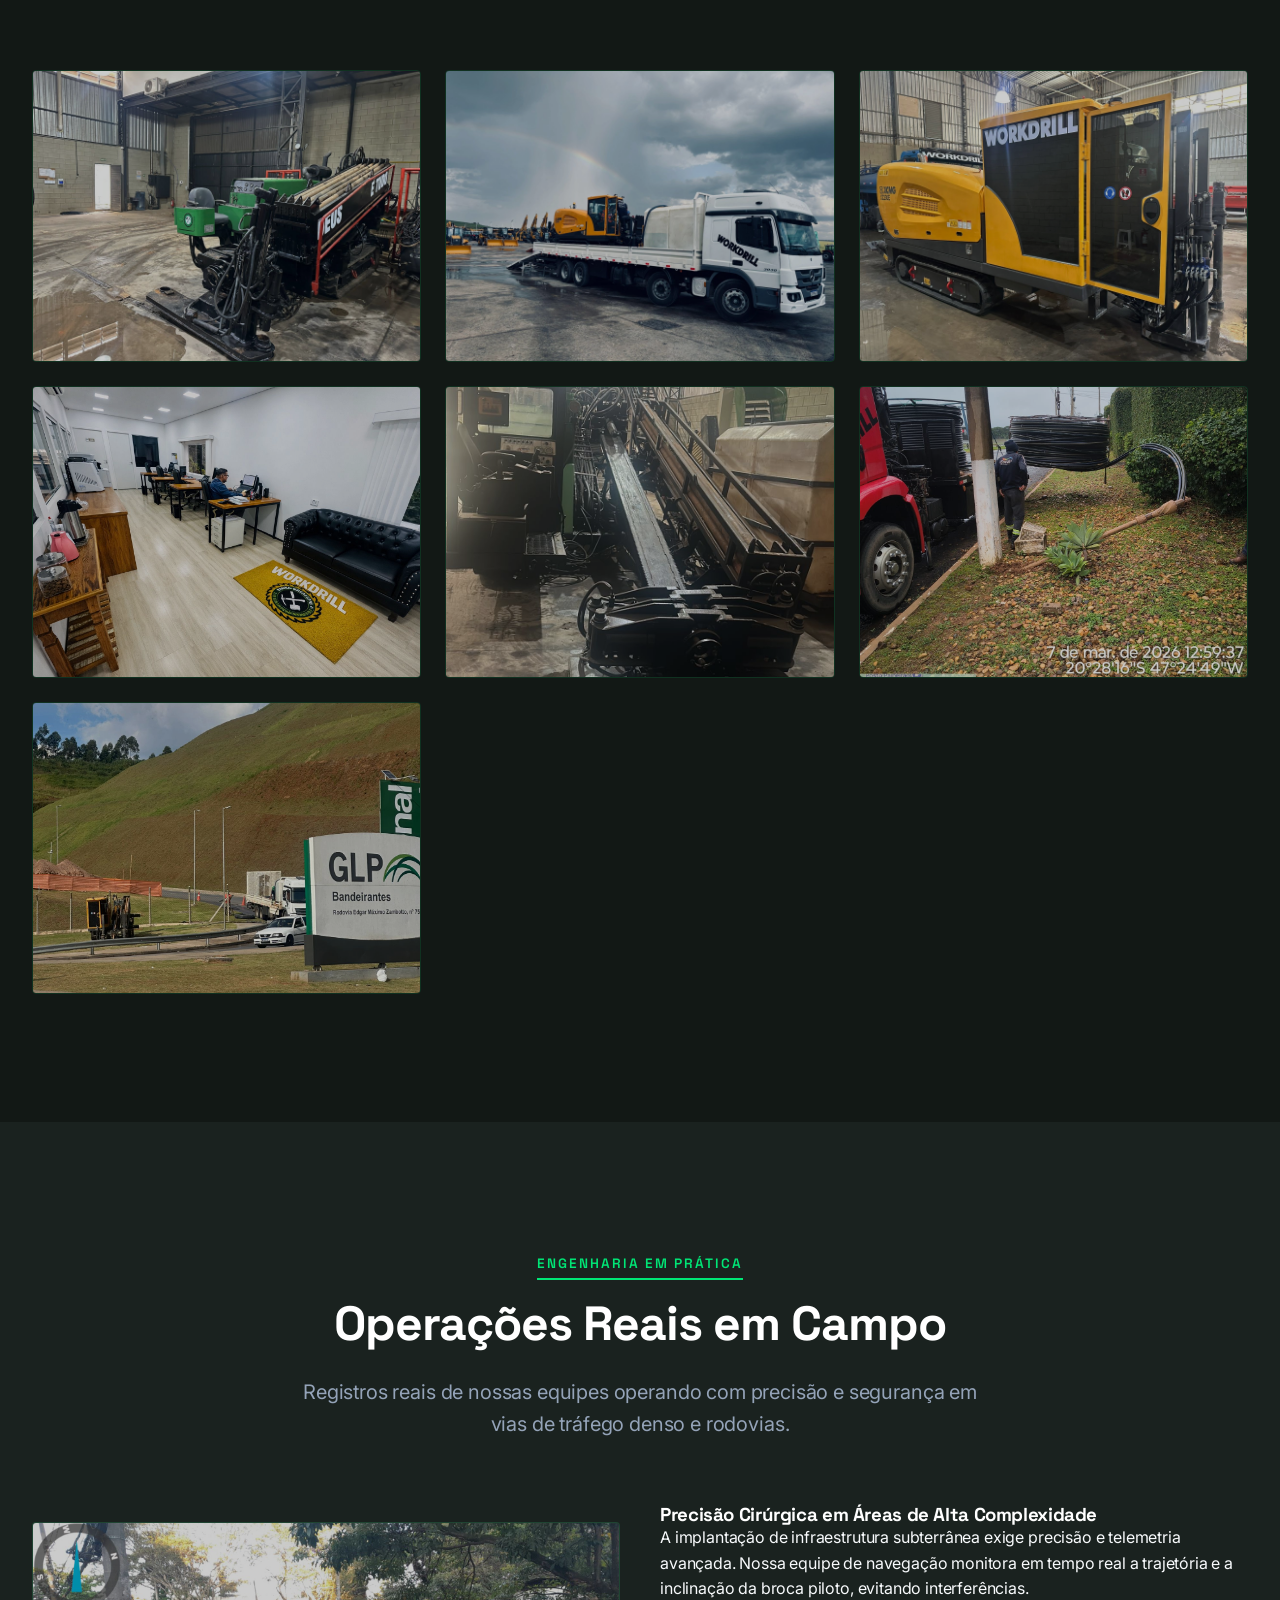
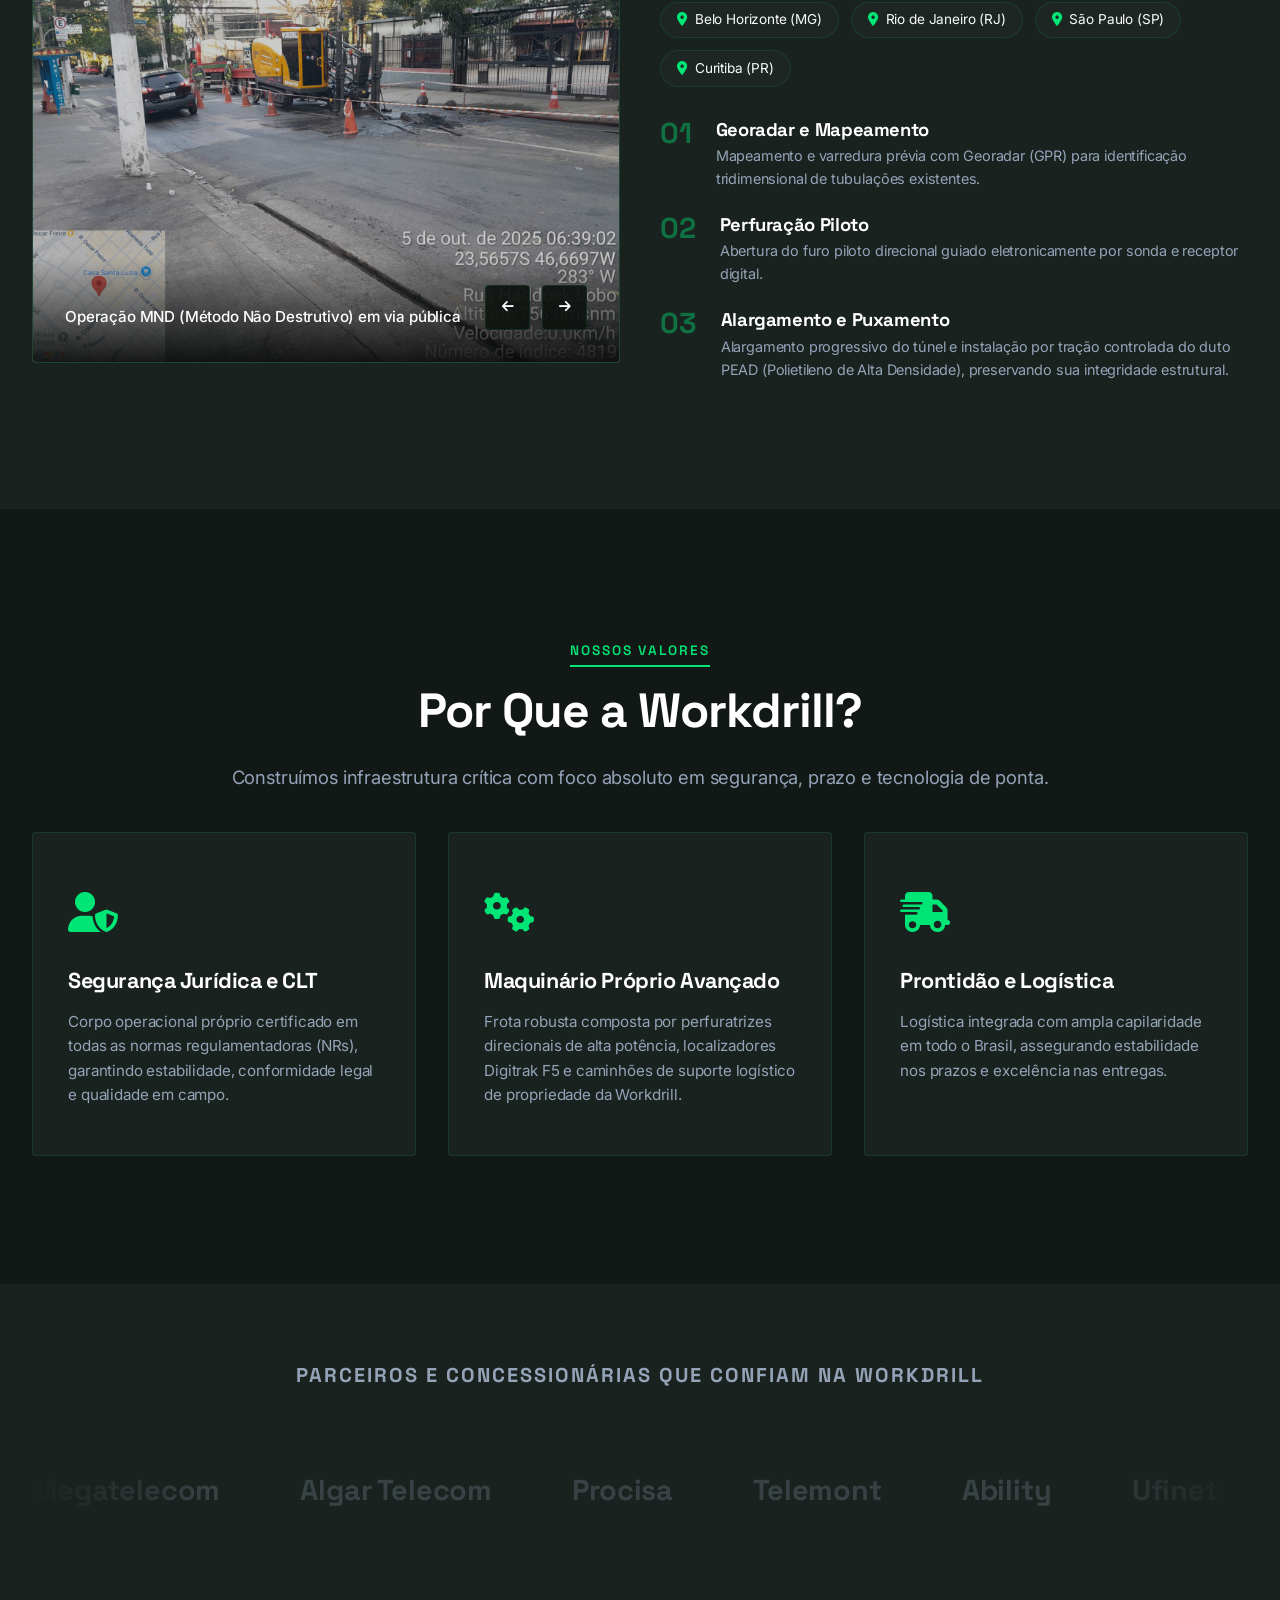
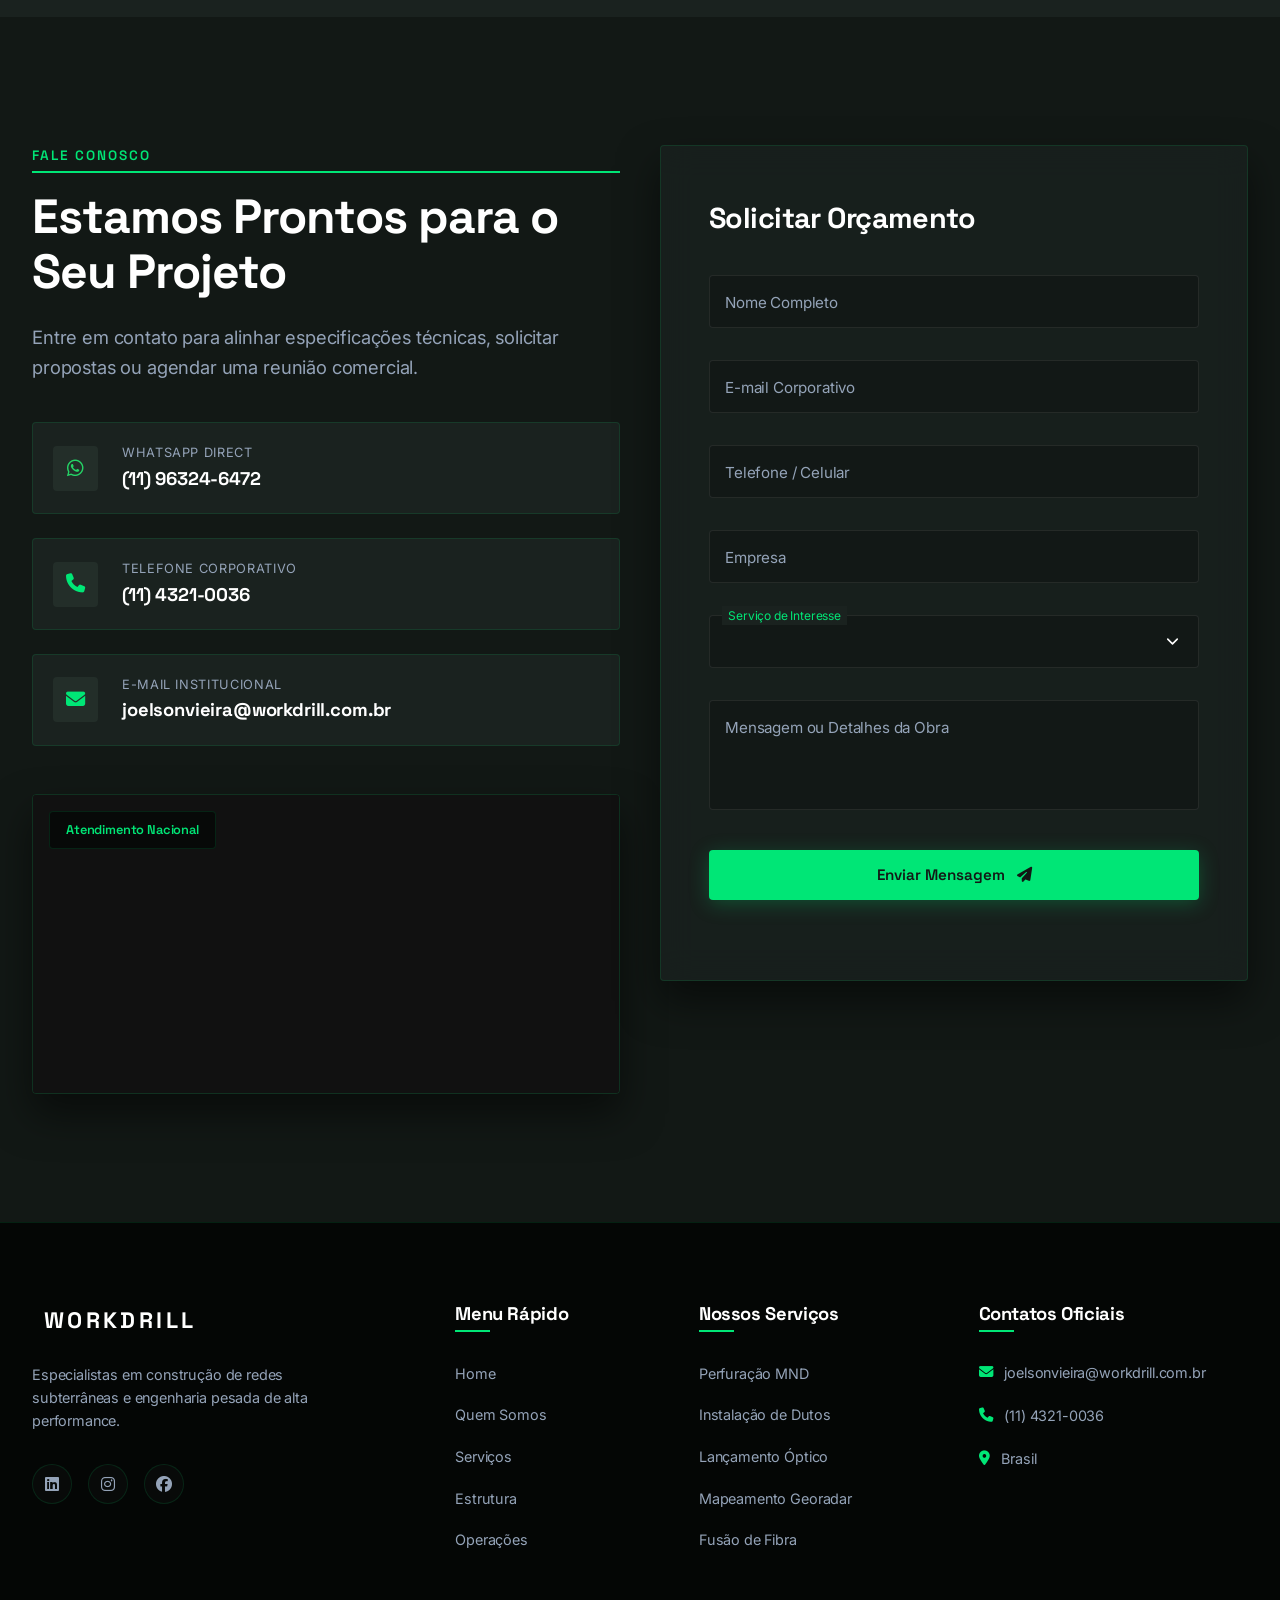
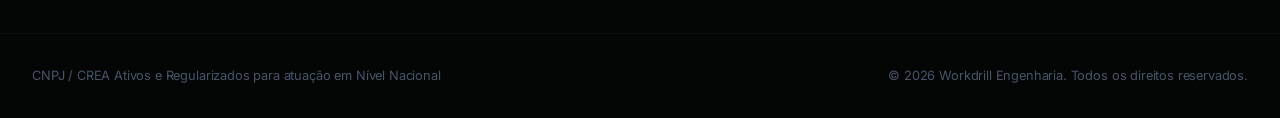
==== commit c51eead5: "Add files via upload" ====
--- a/index.html
+++ b/index.html
@@ -42,55 +42,24 @@
     <!-- PRELOADER -->
     <div id="preloader">
         <div class="preloader-content">
-            <!-- Animated SVG Logo -->
-            <svg class="loader-logo" viewBox="0 0 100 100" xmlns="http://www.w3.org/2000/svg">
-                <defs>
-                    <g id="gear-tooth">
-                        <path d="M47,2 L53,2 L54,7 L46,7 Z" fill="currentColor"/>
-                    </g>
-                </defs>
-                <!-- Gear teeth (24 teeth, rotated every 15 deg) -->
-                <g class="gear-rotate" fill="var(--color-primary)">
-                    <circle cx="50" cy="50" r="41" fill="none" stroke="currentColor" stroke-width="2"/>
-                    <use href="#gear-tooth" transform="rotate(0 50 50)"/>
-                    <use href="#gear-tooth" transform="rotate(15 50 50)"/>
-                    <use href="#gear-tooth" transform="rotate(30 50 50)"/>
-                    <use href="#gear-tooth" transform="rotate(45 50 50)"/>
-                    <use href="#gear-tooth" transform="rotate(60 50 50)"/>
-                    <use href="#gear-tooth" transform="rotate(75 50 50)"/>
-                    <use href="#gear-tooth" transform="rotate(90 50 50)"/>
-                    <use href="#gear-tooth" transform="rotate(105 50 50)"/>
-                    <use href="#gear-tooth" transform="rotate(120 50 50)"/>
-                    <use href="#gear-tooth" transform="rotate(135 50 50)"/>
-                    <use href="#gear-tooth" transform="rotate(150 50 50)"/>
-                    <use href="#gear-tooth" transform="rotate(165 50 50)"/>
-                    <use href="#gear-tooth" transform="rotate(180 50 50)"/>
-                    <use href="#gear-tooth" transform="rotate(195 50 50)"/>
-                    <use href="#gear-tooth" transform="rotate(210 50 50)"/>
-                    <use href="#gear-tooth" transform="rotate(225 50 50)"/>
-                    <use href="#gear-tooth" transform="rotate(240 50 50)"/>
-                    <use href="#gear-tooth" transform="rotate(255 50 50)"/>
-                    <use href="#gear-tooth" transform="rotate(270 50 50)"/>
-                    <use href="#gear-tooth" transform="rotate(285 50 50)"/>
-                    <use href="#gear-tooth" transform="rotate(300 50 50)"/>
-                    <use href="#gear-tooth" transform="rotate(315 50 50)"/>
-                    <use href="#gear-tooth" transform="rotate(330 50 50)"/>
-                    <use href="#gear-tooth" transform="rotate(345 50 50)"/>
-                    
-                    <circle cx="50" cy="50" r="32" fill="var(--bg-primary)" stroke="currentColor" stroke-width="1.5"/>
-                </g>
-                <!-- Crossed Hammer and Pickaxe -->
-                <g class="tools-draw" stroke="currentColor" stroke-width="2.5" stroke-linecap="round" fill="none">
-                    <!-- Pickaxe (rotated 45deg) -->
-                    <path d="M30,70 L65,35" stroke="var(--color-text-main)"/> <!-- Handle -->
-                    <path d="M54,27 C59,29 68,36 71,41 C66,38 57,31 54,27 Z" fill="var(--color-primary)" stroke="none"/> <!-- Blade -->
-                    <!-- Hammer (rotated -45deg) -->
-                    <path d="M70,70 L35,35" stroke="var(--color-text-main)"/> <!-- Handle -->
-                    <path d="M26,30 L32,24 L39,31 L33,37 Z" fill="var(--color-primary)" stroke="none"/> <!-- Head -->
-                </g>
-            </svg>
+            <!-- Official Transparent WD Logo -->
+            <img src="logo-wd.png" alt="Workdrill Logo" class="loader-logo-img">
+
+            <!-- Brand Typography -->
             <div class="loader-brand">WORKDRILL</div>
-            <div class="loader-bar"><div class="loader-progress"></div></div>
+            <div class="loader-subtitle">SOLUÇÕES EM PERFURAÇÃO</div>
+
+            <!-- Progress Bar Container -->
+            <div class="loader-bar-container">
+                <div class="loader-progress-track">
+                    <div class="loader-progress">
+                        <div class="loader-spark"></div>
+                    </div>
+                </div>
+            </div>
+
+            <!-- Status Text -->
+            <div class="loader-status">CARREGANDO...</div>
         </div>
     </div>
 
@@ -98,14 +67,7 @@
     <header class="main-header">
         <div class="header-container">
             <a href="#home" class="brand-logo">
-                <svg class="logo-icon" viewBox="0 0 100 100" xmlns="http://www.w3.org/2000/svg">
-                    <use href="#gear-tooth" transform="rotate(0 50 50)"/>
-                    <circle cx="50" cy="50" r="41" fill="none" stroke="currentColor" stroke-width="3"/>
-                    <!-- Simplified Crossed Tools for small size -->
-                    <path d="M32,68 L68,32" stroke="currentColor" stroke-width="4" stroke-linecap="round"/>
-                    <path d="M68,68 L32,32" stroke="currentColor" stroke-width="4" stroke-linecap="round"/>
-                    <circle cx="50" cy="50" r="28" fill="var(--bg-secondary)"/>
-                </svg>
+                <img src="logo-wd.png" alt="Workdrill Logo" class="logo-icon-img">
                 <span class="brand-text">WORKDRILL</span>
             </a>
             
--- a/style.css
+++ b/style.css
@@ -256,7 +256,7 @@
     left: 0;
     width: 100%;
     height: 100%;
-    background-color: var(--bg-primary);
+    background: #000000; /* Pure Black Background */
     z-index: 9999;
     display: flex;
     align-items: center;
@@ -274,62 +274,95 @@
     flex-direction: column;
     align-items: center;
     text-align: center;
-}
-
-.loader-logo {
-    width: 120px;
-    height: 120px;
-    color: var(--color-primary);
-    margin-bottom: 1.5rem;
-}
-
-.gear-rotate {
-    transform-origin: 50px 50px;
-    animation: spin 8s linear infinite;
-}
-
-.tools-draw path {
-    stroke-dasharray: 100;
-    stroke-dashoffset: 100;
-    animation: drawPath 3s ease-out forwards infinite alternate;
+    width: 100%;
+    max-width: 440px;
+    padding: 0 20px;
+}
+
+.loader-logo-img,
+.loader-logo-exact {
+    width: 145px;
+    height: auto;
+    margin-bottom: 12px;
+    display: block;
+    object-fit: contain;
 }
 
 .loader-brand {
-    font-family: var(--font-headers);
-    font-size: 1.8rem;
+    font-family: var(--font-headers), 'Montserrat', sans-serif;
+    font-size: 26px;
     font-weight: 700;
-    letter-spacing: 0.3em;
-    color: #ffffff;
-    margin-bottom: 1rem;
-    text-indent: 0.3em;
-}
-
-.loader-bar {
-    width: 200px;
+    letter-spacing: 0.38em;
+    color: #f1f4f8;
+    margin-bottom: 6px;
+    text-indent: 0.38em;
+    text-transform: uppercase;
+}
+
+.loader-subtitle {
+    font-family: 'Montserrat', var(--font-body), sans-serif;
+    font-size: 10.5px;
+    font-weight: 600;
+    letter-spacing: 0.34em;
+    color: var(--color-primary);
+    margin-bottom: 38px;
+    text-indent: 0.34em;
+    text-transform: uppercase;
+}
+
+.loader-bar-container {
+    width: 100%;
+    display: flex;
+    justify-content: center;
+    margin-bottom: 20px;
+}
+
+.loader-progress-track {
+    width: 290px;
+    max-width: 85vw;
     height: 2px;
-    background-color: rgba(255, 255, 255, 0.05);
+    background-color: rgba(240, 235, 220, 0.22); /* Bege claro representando a parte não carregada */
     border-radius: 2px;
-    overflow: hidden;
     position: relative;
 }
 
 .loader-progress {
+    position: absolute;
+    top: 0;
+    left: 0;
+    height: 100%;
     width: 0%;
-    height: 100%;
-    background-color: var(--color-primary);
-    animation: fillBar 3s cubic-bezier(0.16, 1, 0.3, 1) forwards;
+    background: linear-gradient(90deg, #00b359 0%, #00e676 60%, #69f0ae 100%); /* Verde preenchendo da esquerda pra direita */
+    border-radius: 2px;
+    box-shadow: 0 0 10px rgba(0, 230, 118, 0.6), 0 0 3px rgba(105, 240, 174, 0.8);
+    transition: width 0.12s ease-out;
+}
+
+.loader-spark {
+    position: absolute;
+    right: -2px;
+    top: 50%;
+    transform: translateY(-50%);
+    width: 4px;
+    height: 4px;
+    background: #ffffff;
+    border-radius: 50%;
+    box-shadow: 0 0 6px 2px #ffffff,
+                0 0 14px 4px rgba(0, 230, 118, 0.9),
+                0 0 24px 8px rgba(0, 230, 118, 0.4);
+}
+
+.loader-status {
+    font-family: 'Montserrat', var(--font-body), sans-serif;
+    font-size: 9.5px;
+    font-weight: 500;
+    letter-spacing: 0.42em;
+    color: #717885;
+    text-indent: 0.42em;
+    text-transform: uppercase;
 }
 
 /* ANIMATIONS */
-@keyframes spin {
-    to { transform: rotate(360deg); }
-}
-@keyframes drawPath {
-    to { stroke-dashoffset: 0; }
-}
-@keyframes fillBar {
-    to { width: 100%; }
-}
 @keyframes pulseGlow {
     0%, 100% { box-shadow: 0 0 15px rgba(0, 230, 118, 0.2); }
     50% { box-shadow: 0 0 30px rgba(0, 230, 118, 0.5); }
@@ -387,10 +420,12 @@
     color: #ffffff;
 }
 
-.logo-icon {
-    width: 32px;
+.logo-icon-img,
+.logo-icon-svg {
     height: 32px;
-    color: var(--color-primary);
+    width: auto;
+    display: block;
+    object-fit: contain;
 }
 
 .nav-menu {
